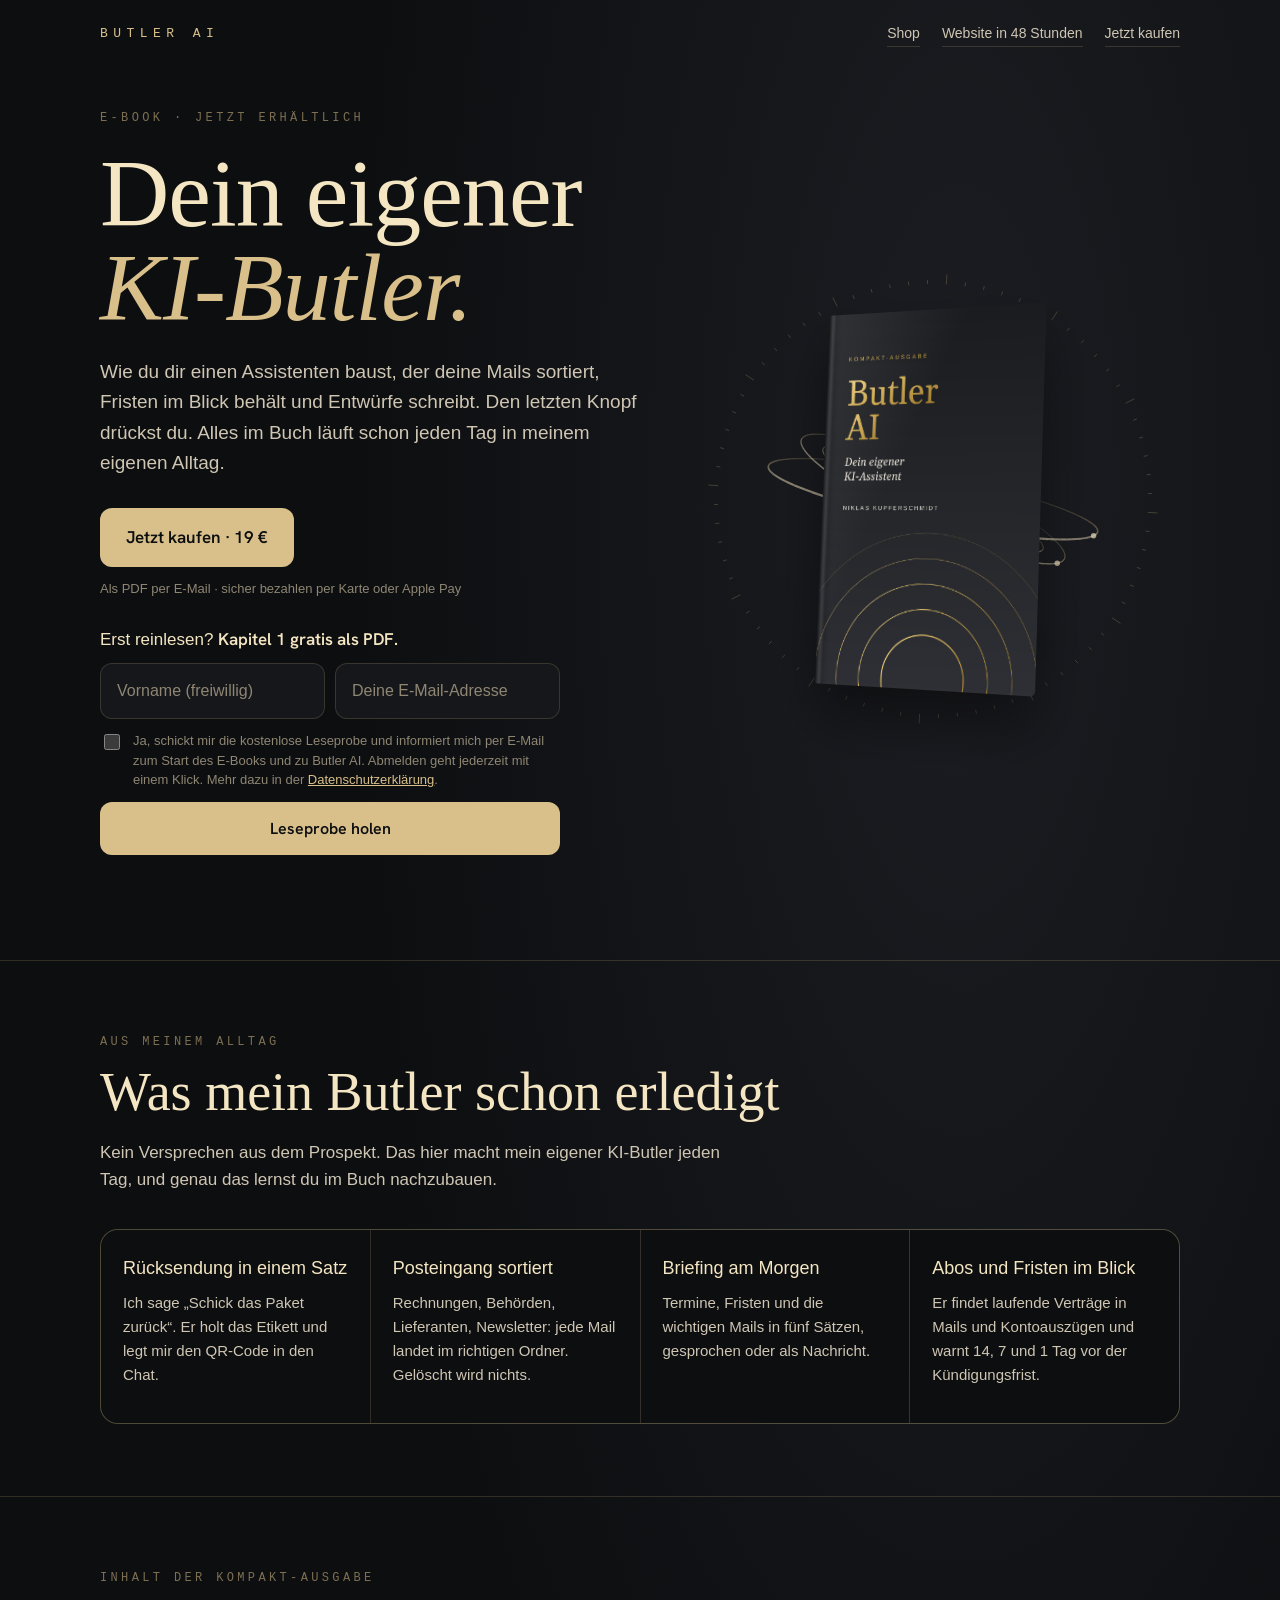
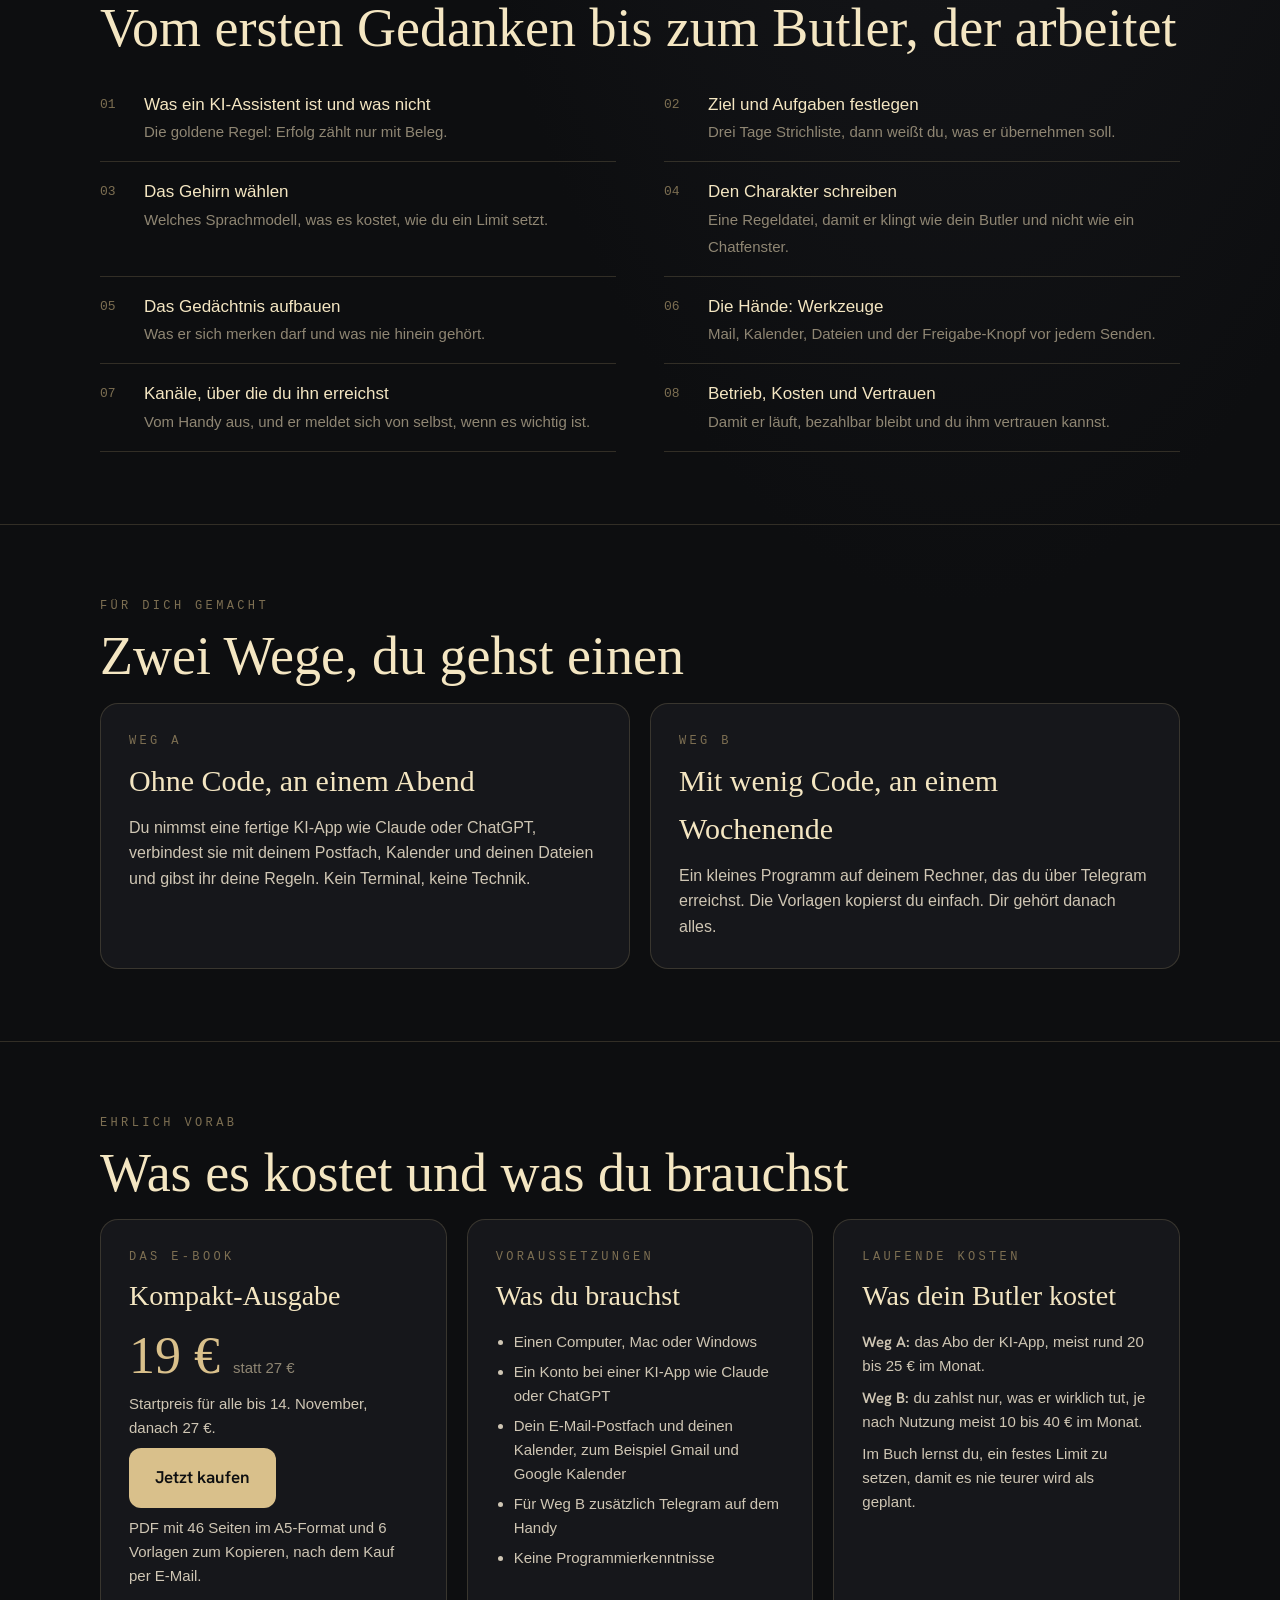
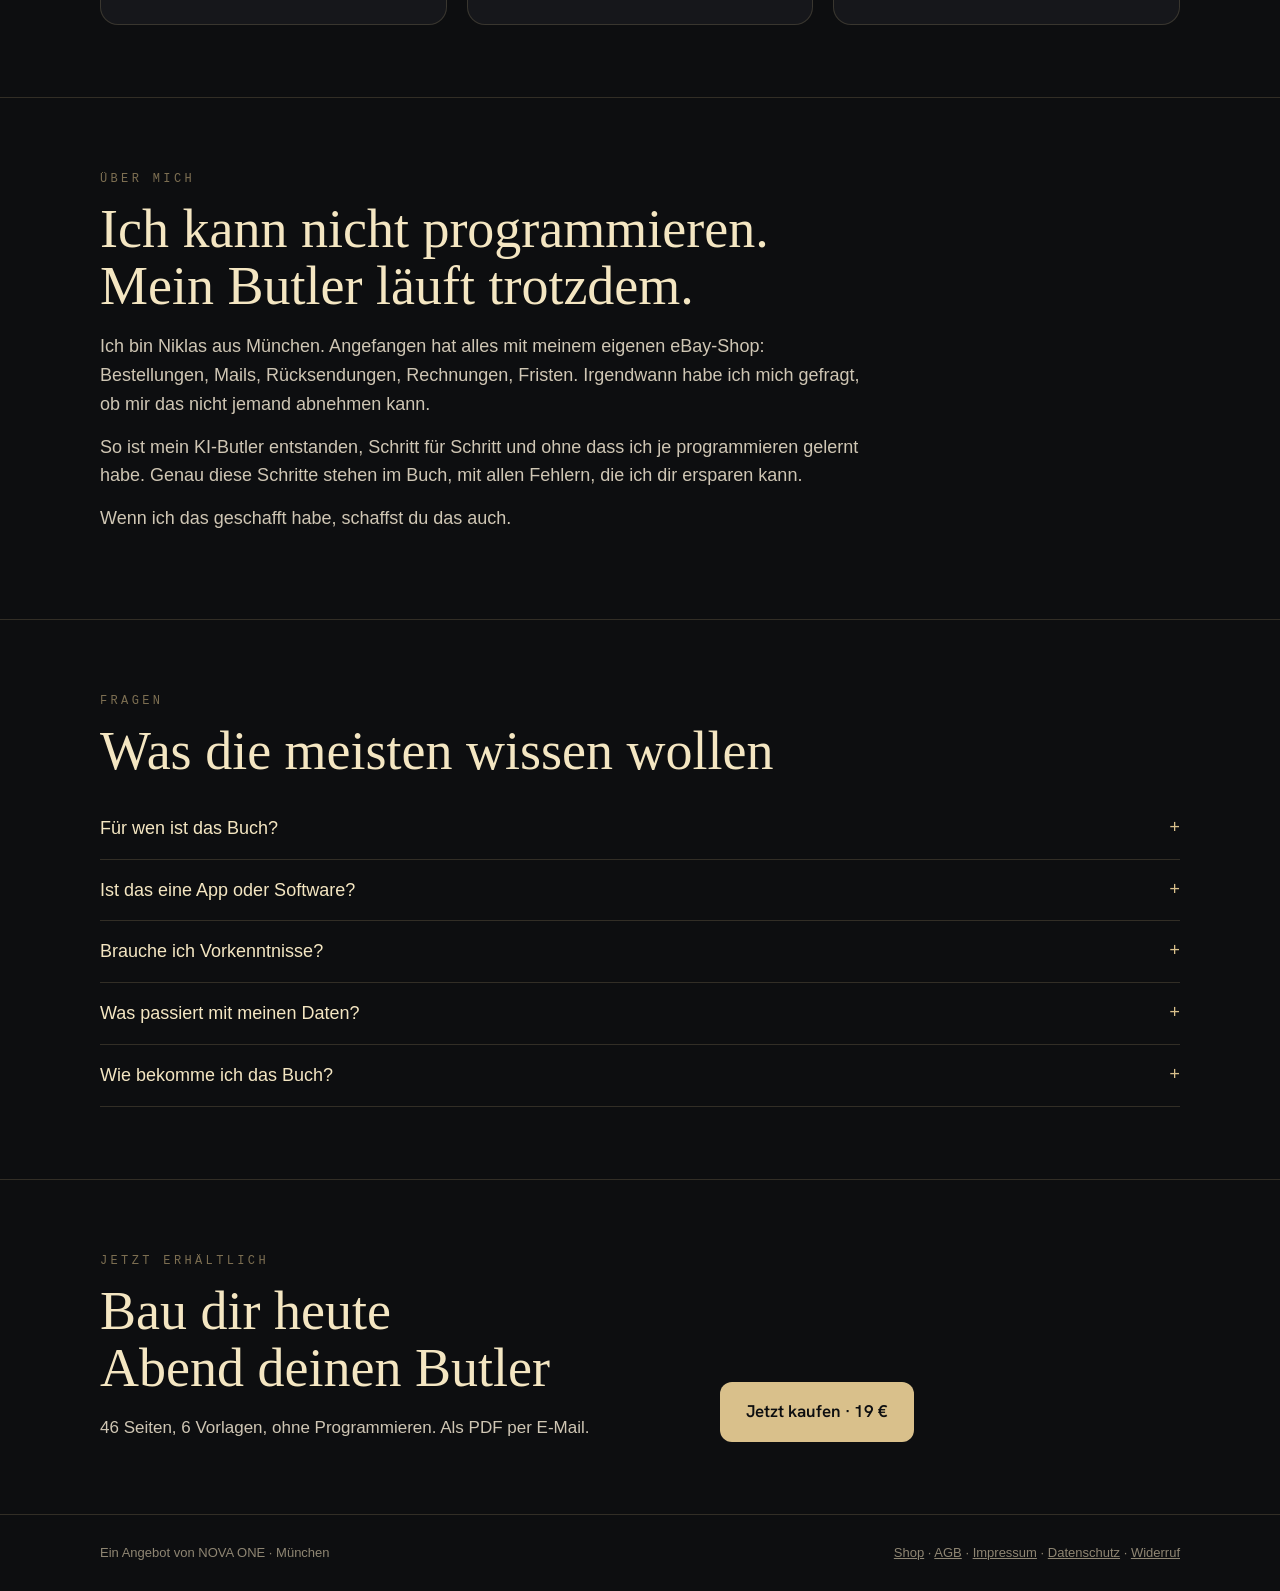
==== index.html @ f0a64ed4 "E-Book über Stripe: Startpreis 19 € bis 14.11., Danke-Seite, Rechtstexte auf Stripe umgestellt Co-Au" ====
<!doctype html>
<html lang="de">
<head>
<meta charset="utf-8">
<meta name="viewport" content="width=device-width,initial-scale=1,viewport-fit=cover">
<meta name="theme-color" content="#0d0e10">
<meta property="og:title" content="Dein eigener KI-Butler · E-Book">
<meta property="og:description" content="Start am 1. November 2026 um 0:00 Uhr. Jetzt auf die Warteliste.">
<link rel="icon" href="icon.png">
<title>Butler AI Warteliste</title>
<meta property="og:image" content="https://butlerai.de/cover.jpg">
<meta property="og:type" content="website">
<meta name="description" content="Dein eigener KI-Butler: das E-Book. Start am 1. November 2026 um 0:00 Uhr. Jetzt auf die Warteliste.">
<style>
@font-face{font-family:"Instrument Serif";font-style:normal;font-weight:400;font-display:swap;src:url(schriften/instrument-serif-latin-400-normal.woff2) format("woff2")}
@font-face{font-family:"Instrument Serif";font-style:italic;font-weight:400;font-display:swap;src:url(schriften/instrument-serif-latin-400-italic.woff2) format("woff2")}
@font-face{font-family:"Hanken Grotesk";font-style:normal;font-weight:300;font-display:swap;src:url(schriften/hanken-grotesk-latin-300-normal.woff2) format("woff2")}
@font-face{font-family:"Hanken Grotesk";font-style:normal;font-weight:400;font-display:swap;src:url(schriften/hanken-grotesk-latin-400-normal.woff2) format("woff2")}
@font-face{font-family:"Hanken Grotesk";font-style:normal;font-weight:500;font-display:swap;src:url(schriften/hanken-grotesk-latin-500-normal.woff2) format("woff2")}
@font-face{font-family:"Hanken Grotesk";font-style:normal;font-weight:600;font-display:swap;src:url(schriften/hanken-grotesk-latin-600-normal.woff2) format("woff2")}
@font-face{font-family:"JetBrains Mono";font-style:normal;font-weight:400;font-display:swap;src:url(schriften/jetbrains-mono-latin-400-normal.woff2) format("woff2")}
@font-face{font-family:"JetBrains Mono";font-style:normal;font-weight:500;font-display:swap;src:url(schriften/jetbrains-mono-latin-500-normal.woff2) format("woff2")}
/* Layout: dunkler Salon. Links die Zusage und die Liste, rechts die schwebenden Ringe; darunter Belege, Inhalt, zweiter Eintrag. */
:root {
  --grund: #0d0e10;
  --flaeche: #16171b;
  --linie: rgba(217, 192, 139, .18);
  --gold: #d9c08b;
  --hell: #f4e6c2;
  --text: #cfc6b4;
  --leise: #8f8673;
  --matt: #7d6f52;
  --fehler: #e8a598;
  --display: "Instrument Serif", "Iowan Old Style", Georgia, serif;
  --sans: "Hanken Grotesk", "Helvetica Neue", Arial, sans-serif;
  --mono: "JetBrains Mono", "SF Mono", Menlo, Consolas, monospace;
  color-scheme: dark;
}
* { box-sizing: border-box; }
html { background: var(--grund); }
body {
  margin: 0; background: radial-gradient(ellipse 80% 60% at 75% 10%, #1c1d22 0%, var(--grund) 60%) var(--grund);
  color: var(--text); font-family: var(--sans); font-size: 17px; line-height: 1.6; -webkit-font-smoothing: antialiased;
}
.rahmen { max-width: 1120px; margin: 0 auto; padding-left: max(20px, env(safe-area-inset-left, 0px)); padding-right: max(20px, env(safe-area-inset-right, 0px)); }
.etikett { font-family: var(--mono); font-size: 12px; letter-spacing: .28em; text-transform: uppercase; color: var(--matt); }
a { color: var(--gold); }
a:focus-visible, button:focus-visible, input:focus-visible { outline: 2px solid var(--gold); outline-offset: 3px; }

/* Kopf */
header .rahmen { display: flex; justify-content: space-between; align-items: center; padding-block: 22px; }
.marke { font-family: var(--mono); font-size: 13px; letter-spacing: .42em; color: var(--gold); text-decoration: none; }
.kopf-link { font-size: 14px; color: var(--text); text-decoration: none; border-bottom: 1px solid var(--linie); padding-bottom: 2px; }

/* Erster Blick */
.held .rahmen { display: grid; grid-template-columns: minmax(0, 1.05fr) minmax(0, .95fr); gap: 40px; align-items: center; padding-block: 40px 72px; }
.held h1 { font-family: var(--display); font-weight: 400; font-size: clamp(52px, 8vw, 96px); line-height: .98; letter-spacing: -.01em; color: var(--hell); margin: 18px 0 22px; text-wrap: balance; }
.held h1 em { color: var(--gold); }
.zusage { font-size: 19px; color: var(--text); max-width: 34em; margin: 0 0 30px; }
.ringe { width: 100%; aspect-ratio: 1; max-width: 520px; justify-self: center; }
.ringe canvas { width: 100%; height: 100%; display: block; }

/* Countdown */
.uhr { display: flex; gap: 10px; margin: 0 0 28px; font-family: var(--mono); font-variant-numeric: tabular-nums; }
.uhr div { background: var(--flaeche); border: 1px solid var(--linie); border-radius: 12px; padding: 10px 12px; min-width: 70px; text-align: center; }
.uhr b { display: block; font-size: 28px; font-weight: 500; color: var(--hell); line-height: 1.1; }
.uhr span { font-size: 10px; letter-spacing: .22em; color: var(--matt); }
.uhr-text { font-size: 14px; color: var(--leise); margin: -16px 0 26px; }

/* Formular */
form { display: grid; gap: 12px; max-width: 460px; }
.zeile { display: flex; gap: 10px; flex-wrap: wrap; }
input[type=email], input[type=text] {
  flex: 1 1 200px; min-width: 0; font: inherit; font-size: 16px; color: var(--hell); background: var(--flaeche);
  border: 1px solid var(--linie); border-radius: 12px; padding: 14px 16px;
}
input::placeholder { color: var(--leise); }
button {
  font: inherit; font-weight: 600; font-size: 16px; color: var(--grund); background: var(--gold); border: 0; border-radius: 12px;
  padding: 14px 22px; cursor: pointer; transition: background .2s;
}
button:hover { background: var(--hell); }
.nach { display: none !important; }
body.gestartet .vor { display: none !important; }
body.gestartet .nach { display: revert !important; }
body.gestartet a.kauf.nach { display: inline-flex !important; }
a.kauf { align-items: center; gap: 10px; font-weight: 600; font-size: 17px; color: var(--grund); background: var(--gold); border-radius: 12px; padding: 16px 26px; text-decoration: none; transition: background .2s; }
a.kauf:hover { background: var(--hell); }
.kauf-info { font-size: 13px; color: var(--leise); margin-top: 12px; }
.einwilligung { display: flex; gap: 10px; align-items: flex-start; font-size: 13px; color: var(--leise); line-height: 1.5; }
.einwilligung input { margin-top: 3px; accent-color: var(--gold); width: 16px; height: 16px; flex: none; }
.falle { position: absolute; left: -9999px; }
.meldung { font-size: 14px; min-height: 1.5em; margin: 0; }
.meldung.gut { color: var(--gold); }
.meldung.schlecht { color: var(--fehler); }

/* Abschnitte */
section.band { border-top: 1px solid var(--linie); }
section.band .rahmen { padding-block: 72px; }
h2 { font-family: var(--display); font-weight: 400; font-size: clamp(36px, 5vw, 54px); line-height: 1.05; color: var(--hell); margin: 12px 0 18px; text-wrap: balance; }
.einleitung { max-width: 38em; margin: 0 0 36px; }

/* Belege */
.belege { list-style: none; margin: 0; padding: 0; display: grid; grid-template-columns: repeat(auto-fit, minmax(240px, 1fr)); gap: 1px; background: var(--linie); border: 1px solid var(--linie); border-radius: 18px; overflow: hidden; }
.belege li { background: var(--grund); padding: 24px 22px; min-width: 0; }
.belege h3 { font-family: var(--sans); font-size: 18px; font-weight: 500; color: var(--hell); margin: 0 0 8px; }
.belege p { font-size: 15px; margin: 0 0 12px; }
.beleg { font-family: var(--mono); font-size: 12px; color: var(--gold); }

/* Inhalt */
.kapitel { list-style: none; counter-reset: k; margin: 0; padding: 0; display: grid; grid-template-columns: repeat(2, minmax(0, 1fr)); column-gap: 48px; }
.kapitel li { counter-increment: k; display: grid; grid-template-columns: 44px minmax(0, 1fr); padding: 16px 0; border-bottom: 1px solid var(--linie); }
.kapitel li::before { content: counter(k, decimal-leading-zero); font-family: var(--mono); font-size: 13px; color: var(--matt); padding-top: 4px; }
.kapitel b { display: block; color: var(--hell); font-weight: 500; }
.kapitel span { font-size: 15px; color: var(--leise); }

/* Zwei Wege */
.wege { display: grid; grid-template-columns: repeat(2, minmax(0, 1fr)); gap: 20px; }
.weg { background: var(--flaeche); border: 1px solid var(--linie); border-radius: 18px; padding: 28px; }
.weg h3 { font-family: var(--display); font-weight: 400; font-size: 30px; color: var(--hell); margin: 6px 0 10px; }
.weg p { margin: 0; font-size: 16px; }

/* Schluss */
.schluss .rahmen { display: grid; grid-template-columns: minmax(0, 1fr) minmax(0, 460px); gap: 40px; align-items: end; }
footer { border-top: 1px solid var(--linie); }
footer .rahmen { display: flex; justify-content: space-between; flex-wrap: wrap; gap: 12px; padding-block: 28px; font-size: 13px; color: var(--leise); }
footer a { color: var(--leise); }

/* 3D-Buch vor den Ringen */
.ringe { position: relative; }
.buch-buehne { position: absolute; inset: 0; display: grid; place-items: center; perspective: 1400px; pointer-events: none; }
.buch-buehne::after { content: ""; position: absolute; left: 30%; right: 26%; bottom: 17%; height: 7%; background: radial-gradient(closest-side, rgba(0,0,0,.55), rgba(0,0,0,0)); filter: blur(6px); }
.buch { --dicke: clamp(10px, 2.2vw, 22px); --ry: -24deg; --rx: 5deg; position: relative; z-index: 1; width: 48%; aspect-ratio: 800 / 1280; transform-style: preserve-3d;
  transform: rotateY(var(--ry)) rotateX(var(--rx)); transition: transform .7s cubic-bezier(.2,.7,.2,1); animation: schweben 7s ease-in-out infinite; }
.buch > * { position: absolute; backface-visibility: hidden; }
.buch .vorne { inset: 0; transform: translateZ(calc(var(--dicke) / 2)); border-radius: 2px 5px 5px 2px; overflow: hidden; box-shadow: 0 30px 60px rgba(0,0,0,.45); }
.buch .vorne img { display: block; width: 100%; height: 100%; }
.buch .vorne::after { content: ""; position: absolute; inset: 0; background: linear-gradient(90deg, rgba(0,0,0,.45) 0, rgba(255,255,255,.08) 1.6%, rgba(0,0,0,.12) 3.2%, rgba(0,0,0,0) 6%), linear-gradient(115deg, rgba(255,255,255,.10) 0%, rgba(255,255,255,0) 38%); }
.buch .seiten { top: 1.2%; bottom: 1.2%; right: 0; width: var(--dicke); transform-origin: right center; transform: translateZ(calc(var(--dicke) / 2)) rotateY(-90deg);
  background: repeating-linear-gradient(90deg, #efe6d2 0 1px, #cfc4ab 1px 2px); }
.buch .ruecken { top: 0; bottom: 0; left: 0; width: var(--dicke); transform-origin: left center; transform: translateZ(calc(var(--dicke) / 2)) rotateY(90deg); background: linear-gradient(90deg, #121316, #26272c 50%, #121316); }
.buch .hinten { inset: 0; transform: translateZ(calc(var(--dicke) / -2)) rotateY(180deg); background: #1b1c1f; border-radius: 5px 2px 2px 5px; }
@keyframes schweben { 0%, 100% { translate: 0 0; } 50% { translate: 0 -10px; } }
@media (prefers-reduced-motion: reduce) { .buch { animation: none; transition: none; } }

@media (max-width: 860px) {
  .held .rahmen, .schluss .rahmen { grid-template-columns: 1fr; }
  .ringe { max-width: 320px; order: -1; margin-bottom: -10px; }
  .kapitel, .wege { grid-template-columns: 1fr; }
  section.band .rahmen { padding-block: 56px; }
}
@media (max-width: 420px) { .uhr div { min-width: 0; flex: 1; padding: 8px 6px; } .uhr b { font-size: 22px; } }
@media (prefers-reduced-motion: reduce) { * { transition: none !important; } }

/* Preis, Voraussetzungen, Über mich, Fragen */
.fakten { display: grid; grid-template-columns: repeat(3, minmax(0, 1fr)); gap: 20px; }
.fakt { background: var(--flaeche); border: 1px solid var(--linie); border-radius: 18px; padding: 28px; min-width: 0; }
.fakt h3 { font-family: var(--display); font-weight: 400; font-size: 28px; color: var(--hell); margin: 6px 0 12px; }
.fakt ul { margin: 0; padding-left: 18px; font-size: 15px; }
.fakt li { margin-bottom: 6px; }
.fakt p { margin: 0 0 8px; font-size: 15px; }
.preis { font-family: var(--display); font-size: 52px; line-height: 1; color: var(--gold); margin: 4px 0 10px; }
.preis small { font-family: var(--sans); font-size: 15px; color: var(--leise); }
.ueber { display: grid; grid-template-columns: minmax(0, 1fr); max-width: 760px; }
.ueber p { font-size: 18px; margin: 0 0 14px; }
.fragen details { border-bottom: 1px solid var(--linie); padding: 16px 0; }
.fragen summary { cursor: pointer; color: var(--hell); font-size: 18px; list-style: none; display: flex; justify-content: space-between; gap: 16px; }
.fragen summary::-webkit-details-marker { display: none; }
.fragen summary::after { content: "+"; font-family: var(--mono); color: var(--gold); }
.fragen details[open] summary::after { content: "–"; }
.fragen p { margin: 10px 0 0; font-size: 16px; max-width: 760px; }
@media (max-width: 860px) { .fakten { grid-template-columns: 1fr; } }
</style>
</head>
<body>

<header>
  <div class="rahmen">
    <a class="marke" href="#">BUTLER AI</a>
    <span style="display:flex;gap:22px;align-items:center;flex-wrap:wrap"><a class="kopf-link" href="shop.html">Shop</a><a class="kopf-link" href="website.html">Website in 48 Stunden</a>
    <a class="kopf-link vor" href="#liste">Kostenlose Leseprobe</a>
    <a class="kopf-link nach" href="shop.html#ebook">Jetzt kaufen</a></span>
  </div>
</header>

<main>
  <section class="held">
    <div class="rahmen">
      <div>
        <div class="etikett vor">E-Book · Start am 1. November 2026 um 0:00 Uhr</div>
        <div class="etikett nach">E-Book · Jetzt erhältlich</div>
        <h1>Dein eigener <em>KI-Butler.</em></h1>
        <p class="zusage">Wie du dir einen Assistenten baust, der deine Mails sortiert, Fristen im Blick behält und Entwürfe schreibt. Den letzten Knopf drückst du. Alles im Buch läuft schon jeden Tag in meinem eigenen Alltag.</p>
        <div class="nach" style="margin-top:28px"><a class="kauf nach" href="shop.html#ebook">Jetzt kaufen · 19 €</a>
          <p class="kauf-info">Als PDF per E-Mail · sicher bezahlen per Karte oder Apple Pay</p></div>
        <div class="uhr vor" id="uhr" aria-live="polite">
          <div><b id="u-t">–</b><span>TAGE</span></div>
          <div><b id="u-s">–</b><span>STD</span></div>
          <div><b id="u-m">–</b><span>MIN</span></div>
          <div><b id="u-x">–</b><span>SEK</span></div>
        </div>
        <p class="uhr-text vor" id="uhr-text">Bis zum Start in der Nacht vom 31. Oktober auf den 1. November.</p>
        <p class="vor" style="margin:22px 0 10px;color:var(--hell)"><b>Kostenlose Leseprobe:</b> Kapitel 1 als PDF, sofort nach dem Bestätigen deiner E-Mail. Und zum Start am 1. November bekommst du das ganze Buch für <b>19 € statt 27 €</b>.</p>
        <p class="nach" style="margin:26px 0 10px;color:var(--hell)">Erst reinlesen? <b>Kapitel 1 gratis als PDF.</b></p>
        <form id="liste" class="liste-form" novalidate>
          <div class="zeile">
            <input id="f-name" name="VORNAME" type="text" placeholder="Vorname (freiwillig)" autocomplete="given-name">
            <input id="f-mail" name="EMAIL" type="email" placeholder="Deine E-Mail-Adresse" autocomplete="email" required>
          </div>
          <label class="einwilligung"><input id="f-ok" type="checkbox" required> <span>Ja, schickt mir die kostenlose Leseprobe und informiert mich per E-Mail zum Start des E-Books und zu Butler AI. Abmelden geht jederzeit mit einem Klick. Mehr dazu in der <a href="datenschutz.html">Datenschutzerklärung</a>.</span></label>
          <input class="falle" id="f-falle" name="email_address_check" tabindex="-1" autocomplete="off" aria-hidden="true">
          <button id="f-los" type="submit">Leseprobe holen</button>
          <p class="meldung" id="f-meldung" role="status"></p>
        </form>
      </div>
      <div class="ringe">
        <canvas id="ringe" aria-hidden="true"></canvas>
        <div class="buch-buehne">
          <div class="buch" id="buch">
            <div class="hinten"></div>
            <div class="ruecken"></div>
            <div class="seiten"></div>
            <div class="vorne"><img src="cover.jpg" width="800" height="1280" alt="Buchcover: Butler AI, Dein eigener KI-Assistent, Kompakt-Ausgabe, von Niklas Kupferschmidt"></div>
          </div>
        </div>
      </div>
    </div>
  </section>

  <section class="band">
    <div class="rahmen">
      <div class="etikett">Aus meinem Alltag</div>
      <h2>Was mein Butler schon erledigt</h2>
      <p class="einleitung">Kein Versprechen aus dem Prospekt. Das hier macht mein eigener KI-Butler jeden Tag, und genau das lernst du im Buch nachzubauen.</p>
      <ul class="belege">
        <li><h3>Rücksendung in einem Satz</h3><p>Ich sage „Schick das Paket zurück“. Er holt das Etikett und legt mir den QR-Code in den Chat.</p></li>
        <li><h3>Posteingang sortiert</h3><p>Rechnungen, Behörden, Lieferanten, Newsletter: jede Mail landet im richtigen Ordner. Gelöscht wird nichts.</p></li>
        <li><h3>Briefing am Morgen</h3><p>Termine, Fristen und die wichtigen Mails in fünf Sätzen, gesprochen oder als Nachricht.</p></li>
        <li><h3>Abos und Fristen im Blick</h3><p>Er findet laufende Verträge in Mails und Kontoauszügen und warnt 14, 7 und 1 Tag vor der Kündigungsfrist.</p></li>
      </ul>
    </div>
  </section>

  <section class="band">
    <div class="rahmen">
      <div class="etikett">Inhalt der Kompakt-Ausgabe</div>
      <h2>Vom ersten Gedanken bis zum Butler, der arbeitet</h2>
      <ol class="kapitel">
        <li><div><b>Was ein KI-Assistent ist und was nicht</b><span>Die goldene Regel: Erfolg zählt nur mit Beleg.</span></div></li>
        <li><div><b>Ziel und Aufgaben festlegen</b><span>Drei Tage Strichliste, dann weißt du, was er übernehmen soll.</span></div></li>
        <li><div><b>Das Gehirn wählen</b><span>Welches Sprachmodell, was es kostet, wie du ein Limit setzt.</span></div></li>
        <li><div><b>Den Charakter schreiben</b><span>Eine Regeldatei, damit er klingt wie dein Butler und nicht wie ein Chatfenster.</span></div></li>
        <li><div><b>Das Gedächtnis aufbauen</b><span>Was er sich merken darf und was nie hinein gehört.</span></div></li>
        <li><div><b>Die Hände: Werkzeuge</b><span>Mail, Kalender, Dateien und der Freigabe-Knopf vor jedem Senden.</span></div></li>
        <li><div><b>Kanäle, über die du ihn erreichst</b><span>Vom Handy aus, und er meldet sich von selbst, wenn es wichtig ist.</span></div></li>
        <li><div><b>Betrieb, Kosten und Vertrauen</b><span>Damit er läuft, bezahlbar bleibt und du ihm vertrauen kannst.</span></div></li>
      </ol>
    </div>
  </section>

  <section class="band">
    <div class="rahmen">
      <div class="etikett">Für dich gemacht</div>
      <h2>Zwei Wege, du gehst einen</h2>
      <div class="wege">
        <div class="weg"><div class="etikett">Weg A</div><h3>Ohne Code, an einem Abend</h3><p>Du nimmst eine fertige KI-App wie Claude oder ChatGPT, verbindest sie mit deinem Postfach, Kalender und deinen Dateien und gibst ihr deine Regeln. Kein Terminal, keine Technik.</p></div>
        <div class="weg"><div class="etikett">Weg B</div><h3>Mit wenig Code, an einem Wochenende</h3><p>Ein kleines Programm auf deinem Rechner, das du über Telegram erreichst. Die Vorlagen kopierst du einfach. Dir gehört danach alles.</p></div>
      </div>
    </div>
  </section>

  <section class="band">
    <div class="rahmen">
      <div class="etikett">Ehrlich vorab</div>
      <h2>Was es kostet und was du brauchst</h2>
      <div class="fakten">
        <div class="fakt"><div class="etikett">Das E-Book</div><h3>Kompakt-Ausgabe</h3>
          <div class="preis">19 € <small>statt 27 €</small></div>
          <p>Startpreis für alle bis 14. November, danach 27 €.</p>
          <p class="nach"><a class="kauf nach" href="shop.html#ebook">Jetzt kaufen</a></p>
          <p>PDF mit 46 Seiten im A5-Format und 6 Vorlagen zum Kopieren, nach dem Kauf per E-Mail.</p></div>
        <div class="fakt"><div class="etikett">Voraussetzungen</div><h3>Was du brauchst</h3>
          <ul>
            <li>Einen Computer, Mac oder Windows</li>
            <li>Ein Konto bei einer KI-App wie Claude oder ChatGPT</li>
            <li>Dein E-Mail-Postfach und deinen Kalender, zum Beispiel Gmail und Google Kalender</li>
            <li>Für Weg B zusätzlich Telegram auf dem Handy</li>
            <li>Keine Programmierkenntnisse</li>
          </ul></div>
        <div class="fakt"><div class="etikett">Laufende Kosten</div><h3>Was dein Butler kostet</h3>
          <p><b>Weg A:</b> das Abo der KI-App, meist rund 20 bis 25 € im Monat.</p>
          <p><b>Weg B:</b> du zahlst nur, was er wirklich tut, je nach Nutzung meist 10 bis 40 € im Monat.</p>
          <p>Im Buch lernst du, ein festes Limit zu setzen, damit es nie teurer wird als geplant.</p></div>
      </div>
    </div>
  </section>

  <section class="band">
    <div class="rahmen">
      <div class="etikett">Über mich</div>
      <h2>Ich kann nicht programmieren. Mein Butler läuft trotzdem.</h2>
      <div class="ueber">
        <p>Ich bin Niklas aus München. Angefangen hat alles mit meinem eigenen eBay-Shop: Bestellungen, Mails, Rücksendungen, Rechnungen, Fristen. Irgendwann habe ich mich gefragt, ob mir das nicht jemand abnehmen kann.</p>
        <p>So ist mein KI-Butler entstanden, Schritt für Schritt und ohne dass ich je programmieren gelernt habe. Genau diese Schritte stehen im Buch, mit allen Fehlern, die ich dir ersparen kann.</p>
        <p>Wenn ich das geschafft habe, schaffst du das auch.</p>
      </div>
    </div>
  </section>

  <section class="band">
    <div class="rahmen">
      <div class="etikett">Fragen</div>
      <h2>Was die meisten wissen wollen</h2>
      <div class="fragen">
        <details><summary>Für wen ist das Buch?</summary><p>Für private Leute, Selbstständige und kleine Firmen, die sich im Alltag Arbeit abnehmen lassen wollen: Mails, Termine, Fristen, Erinnerungen. Nicht das Richtige ist es, wenn du eine fertige Software suchst, die du nur einschaltest.</p></details>
        <details><summary>Ist das eine App oder Software?</summary><p>Nein. Es ist ein E-Book mit Anleitung und Vorlagen. Deinen Butler baust du dir selbst, mit deinen Regeln, deiner Stimme und deinem Namen für ihn.</p></details>
        <details><summary>Brauche ich Vorkenntnisse?</summary><p>Nein. Weg A kommt ganz ohne Code aus. Bei Weg B kopierst du fertige Vorlagen und folgst den Schritten, programmieren musst du nicht.</p></details>
        <details><summary>Was passiert mit meinen Daten?</summary><p>Du verbindest deine eigenen Konten, ich sehe davon nichts. Bei Weg B läuft das Programm auf deinem eigenen Rechner. Im Buch steht auch, was nie in das Gedächtnis deines Butlers gehört.</p></details>
        <details><summary>Wie bekomme ich das Buch?</summary><p>Nach dem Kauf als PDF per E-Mail, spätestens innerhalb von 24 Stunden. Wer auf der Warteliste steht, bekommt am 1. November um Mitternacht als Erstes den Link.</p></details>
      </div>
    </div>
  </section>

  <section class="band schluss">
    <div class="rahmen">
      <div>
        <div class="vor"><div class="etikett">Start am 1. November, 0:00 Uhr</div>
        <h2>Sei dabei, wenn es losgeht</h2>
        <p class="einleitung" style="margin-bottom:0">Hol dir jetzt Kapitel 1 gratis. Wer sich einträgt, bekommt um Mitternacht als Erstes den Link. Zum Start kostet das E-Book 19 € statt 27 €, bis 14. November.</p></div>
        <div class="nach"><div class="etikett">Jetzt erhältlich</div>
        <h2>Bau dir heute Abend deinen Butler</h2>
        <p class="einleitung" style="margin-bottom:0">46 Seiten, 6 Vorlagen, ohne Programmieren. Als PDF per E-Mail.</p></div>
      </div>
      <div class="nach"><a class="kauf nach" href="shop.html#ebook">Jetzt kaufen · 19 €</a></div>
      <form id="liste2" class="liste-form vor" novalidate>
        <div class="zeile">
          <input id="f2-mail" name="EMAIL" type="email" placeholder="Deine E-Mail-Adresse" autocomplete="email" required>
          <button id="f2-los" type="submit">Leseprobe holen</button>
        </div>
        <label class="einwilligung"><input id="f2-ok" type="checkbox" required> <span>Ja, schickt mir die Leseprobe und informiert mich zum Start. Abmelden jederzeit. <a href="datenschutz.html">Datenschutz</a></span></label>
        <input class="falle" id="f2-falle" name="email_address_check" tabindex="-1" autocomplete="off" aria-hidden="true">
        <p class="meldung" id="f2-meldung" role="status"></p>
      </form>
    </div>
  </section>
</main>

<footer>
  <div class="rahmen">
    <span>Ein Angebot von NOVA ONE · München</span>
    <span><a href="shop.html">Shop</a> · <a href="agb.html">AGB</a> · <a href="impressum.html">Impressum</a> · <a href="datenschutz.html">Datenschutz</a> · <a href="widerruf.html">Widerruf</a></span>
  </div>
</footer>

<script>
// ---- Einstellungen: hier die Formular-Adresse aus Brevo eintragen (Formular > Einbetten > "action" des Formulars)
const BREVO_FORMULAR = "https://4b991456.sibforms.com/serve/[base64]";
const DOPPEL_OPT_IN = true;    // auf true, sobald in Brevo die Double-Opt-in-Mail aktiv ist
const START = Date.UTC(2026, 9, 31, 23, 0, 0);    // 1. November 2026, 0:00 Uhr in Deutschland (Winterzeit, UTC+1)

// ---- Countdown
function zwei(n) { return String(n).padStart(2, "0"); }
function uhr() {
  let rest = Math.max(0, START - Date.now());
  const t = Math.floor(rest / 864e5); rest -= t * 864e5;
  const s = Math.floor(rest / 36e5); rest -= s * 36e5;
  const m = Math.floor(rest / 6e4); rest -= m * 6e4;
  const x = Math.floor(rest / 1e3);
  document.getElementById("u-t").textContent = t;
  document.getElementById("u-s").textContent = zwei(s);
  document.getElementById("u-m").textContent = zwei(m);
  document.getElementById("u-x").textContent = zwei(x);
  if (START - Date.now() <= 0 || /vorschau=start/.test(location.search)) document.body.classList.add("gestartet");   // ab Mitternacht: Kaufen statt Warteliste
}
uhr(); setInterval(uhr, 1000);

// ---- Warteliste (Brevo, Double-Opt-In)
function anmelden(form, mail, ok, falle, meldung, name) {
  form.addEventListener("submit", async (e) => {
    e.preventDefault();
    const m = document.getElementById(meldung); m.className = "meldung";
    const adresse = document.getElementById(mail).value.trim();
    if (!/^[^\s@]+@[^\s@]+\.[^\s@]{2,}$/.test(adresse)) { m.textContent = "Bitte gib eine gültige E-Mail-Adresse ein."; m.classList.add("schlecht"); return; }
    if (!document.getElementById(ok).checked) { m.textContent = "Bitte setz das Häkchen, damit wir dir schreiben dürfen."; m.classList.add("schlecht"); return; }
    if (document.getElementById(falle).value) return;
    if (!BREVO_FORMULAR) { m.textContent = "Die Warteliste öffnet in Kürze. Schau bald wieder vorbei."; m.classList.add("gut"); return; }
    const daten = new FormData();
    daten.append("EMAIL", adresse);
    if (name) daten.append("VORNAME", document.getElementById(name).value.trim());
    daten.append("OPT_IN", "1"); daten.append("locale", "de"); daten.append("email_address_check", "");
    try {
      await fetch(BREVO_FORMULAR, { method: "POST", body: daten, mode: "no-cors" });
      m.textContent = DOPPEL_OPT_IN ? "Fast geschafft: Bestätige deine Adresse über den Link in der Mail, die gerade unterwegs ist. Danach lädst du die Leseprobe sofort herunter." : "Du stehst auf der Warteliste. Am 1. November um 0 Uhr bekommst du als Erste:r Bescheid."; m.classList.add("gut");
      form.reset();
    } catch (err) {
      m.textContent = "Das hat gerade nicht geklappt. Prüf deine Verbindung und versuch es noch einmal."; m.classList.add("schlecht");
    }
  });
}
anmelden(document.getElementById("liste"), "f-mail", "f-ok", "f-falle", "f-meldung", "f-name");
anmelden(document.getElementById("liste2"), "f2-mail", "f2-ok", "f2-falle", "f2-meldung", null);

// ---- 3D-Buch folgt leicht der Maus (am Handy dem Scrollen)
(function () {
  const buch = document.getElementById("buch"); if (!buch) return;
  if (matchMedia("(prefers-reduced-motion: reduce)").matches) return;
  const setz = (x, y) => { buch.style.setProperty("--ry", (-24 + x * 14).toFixed(2) + "deg"); buch.style.setProperty("--rx", (5 - y * 8).toFixed(2) + "deg"); };
  if (matchMedia("(hover: hover)").matches) {
    addEventListener("pointermove", (e) => setz(e.clientX / innerWidth - .5, e.clientY / innerHeight - .5), { passive: true });
  } else {
    addEventListener("scroll", () => setz(Math.min(1, scrollY / 600) * .8, 0), { passive: true });
  }
})();

// ---- Schwebende Ringe
(function () {
  const cv = document.getElementById("ringe"), cx = cv.getContext("2d");
  const ruhig = matchMedia("(prefers-reduced-motion: reduce)").matches;
  const R = [[1.00, 1.25, 0.00, 0.00, 0.17, 1.6], [0.86, 0.35, 1.10, 0.13, 0.00, 1.2], [0.72, 1.45, 0.80, -0.09, 0.11, 1.0], [0.58, 0.70, 1.40, 0.16, -0.07, 0.9], [0.42, 1.10, 0.30, -0.21, 0.14, 0.8]];
  let W = 0, D = Math.min(devicePixelRatio || 1, 2), zeit = 0, letzt = performance.now();
  function groesse() { const b = cv.getBoundingClientRect(); W = b.width; cv.width = W * D; cv.height = W * D; cx.setTransform(D, 0, 0, D, 0, 0); }
  addEventListener("resize", groesse); groesse();
  function bild(j) {
    const dt = Math.max(0, Math.min(.05, (j - letzt) / 1000)); letzt = j; if (!ruhig) zeit += dt * .35;
    cx.clearRect(0, 0, W, W);
    const m = W / 2, r0 = W * .34, atem = 1 + Math.sin(j / 1000 * 1.3) * .015;
    const g = cx.createRadialGradient(m, m, 0, m, m, r0 * .5);
    g.addColorStop(0, "rgba(244,230,194,.55)"); g.addColorStop(.3, "rgba(217,192,139,.18)"); g.addColorStop(1, "rgba(217,192,139,0)");
    cx.fillStyle = g; cx.beginPath(); cx.arc(m, m, r0 * .5 * atem, 0, 7); cx.fill();
    R.forEach((q, n) => {
      const a = q[1] + zeit * q[3] * 6 + Math.sin(zeit * .7 + n) * .15, b = q[2] + zeit * q[4] * 6 + Math.cos(zeit * .5 + n) * .15;
      const ca = Math.cos(a), sa = Math.sin(a), cb = Math.cos(b), sb = Math.sin(b), rr = r0 * q[0], P = 110, p = [];
      for (let i = 0; i <= P; i++) { const t = i / P * Math.PI * 2, x = Math.cos(t) * rr, y = Math.sin(t) * rr; p.push([m + x * cb + y * sa * sb, m + y * ca, (-x * sb + y * sa * cb) / rr]); }
      for (let i = 0; i < P; i++) { const d = (p[i][2] + 1) / 2; cx.strokeStyle = `rgba(${d > .5 ? "244,230,194" : "217,192,139"},${(.12 + d * .7) * .8})`; cx.lineWidth = q[5] * (.6 + d * .9); cx.beginPath(); cx.moveTo(p[i][0], p[i][1]); cx.lineTo(p[i + 1][0], p[i + 1][1]); cx.stroke(); }
      const k = p[((Math.floor(((zeit * (1.5 + n * .4)) % (Math.PI * 2)) / (Math.PI * 2) * P) % P) + P) % P], kd = (k[2] + 1) / 2;
      cx.fillStyle = `rgba(244,230,194,${.25 + kd * .7})`; cx.beginPath(); cx.arc(k[0], k[1], 1.5 + kd * 2, 0, 7); cx.fill();
    });
    cx.strokeStyle = "rgba(125,111,82,.45)"; cx.lineWidth = 1;
    for (let i = 0; i < 72; i++) { const w = i / 72 * Math.PI * 2 + zeit * .08, ra = r0 * 1.28, l = i % 6 ? 4 : 10; cx.beginPath(); cx.moveTo(m + Math.cos(w) * ra, m + Math.sin(w) * ra); cx.lineTo(m + Math.cos(w) * (ra + l), m + Math.sin(w) * (ra + l)); cx.stroke(); }
    requestAnimationFrame(bild);
  }
  requestAnimationFrame(bild);
})();
</script>

</body>
</html>
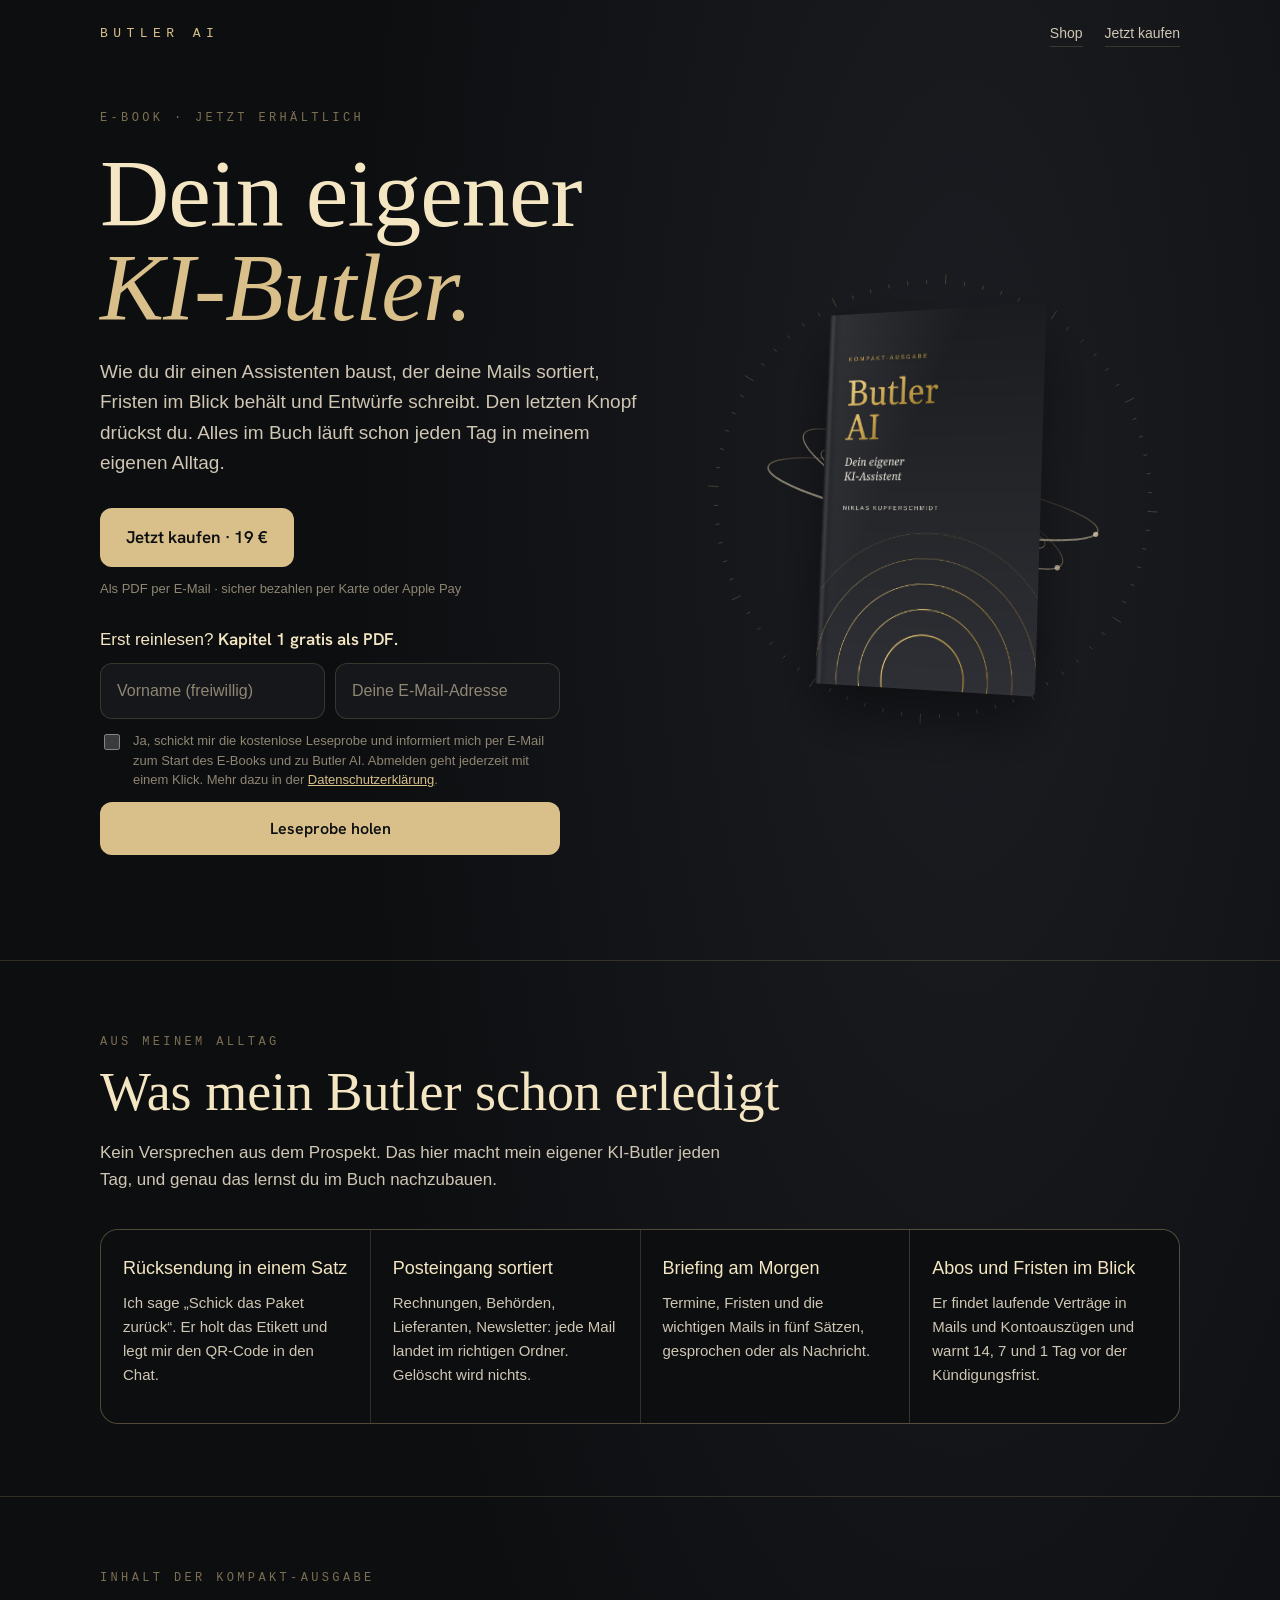
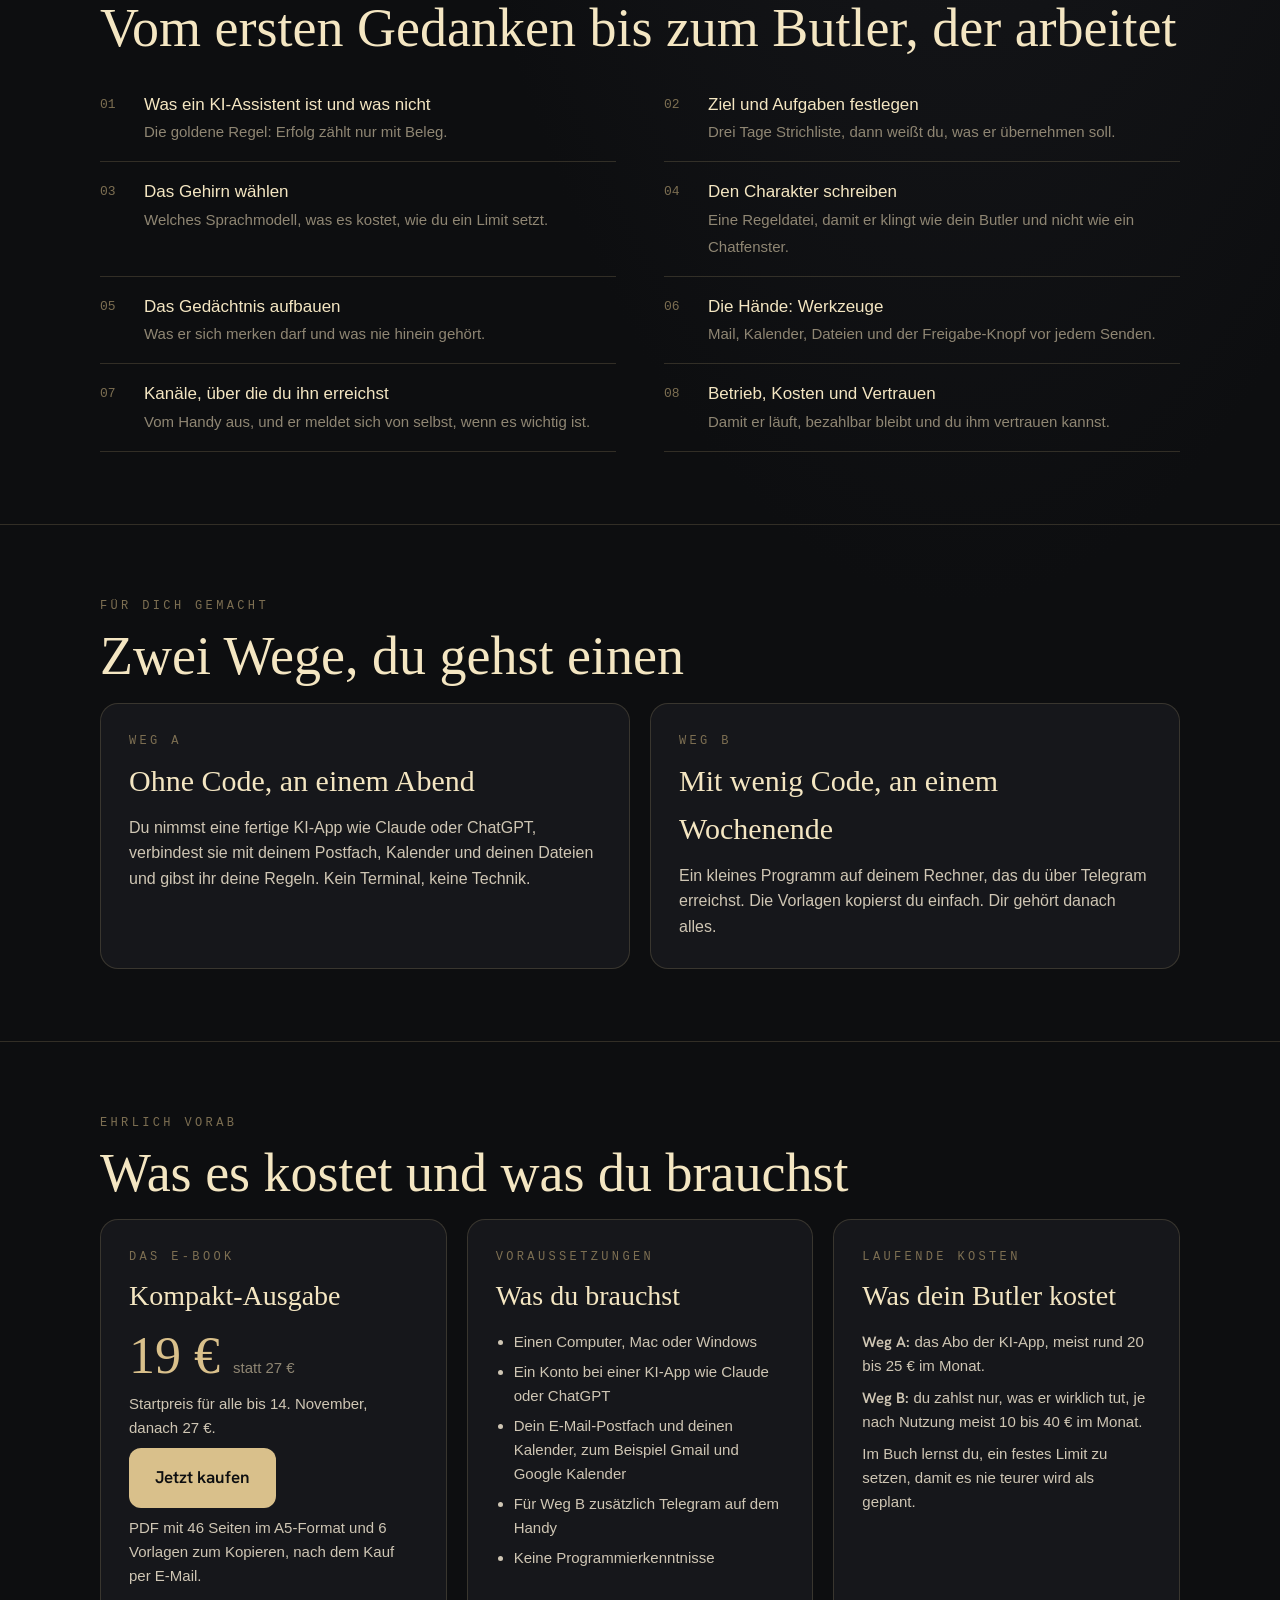
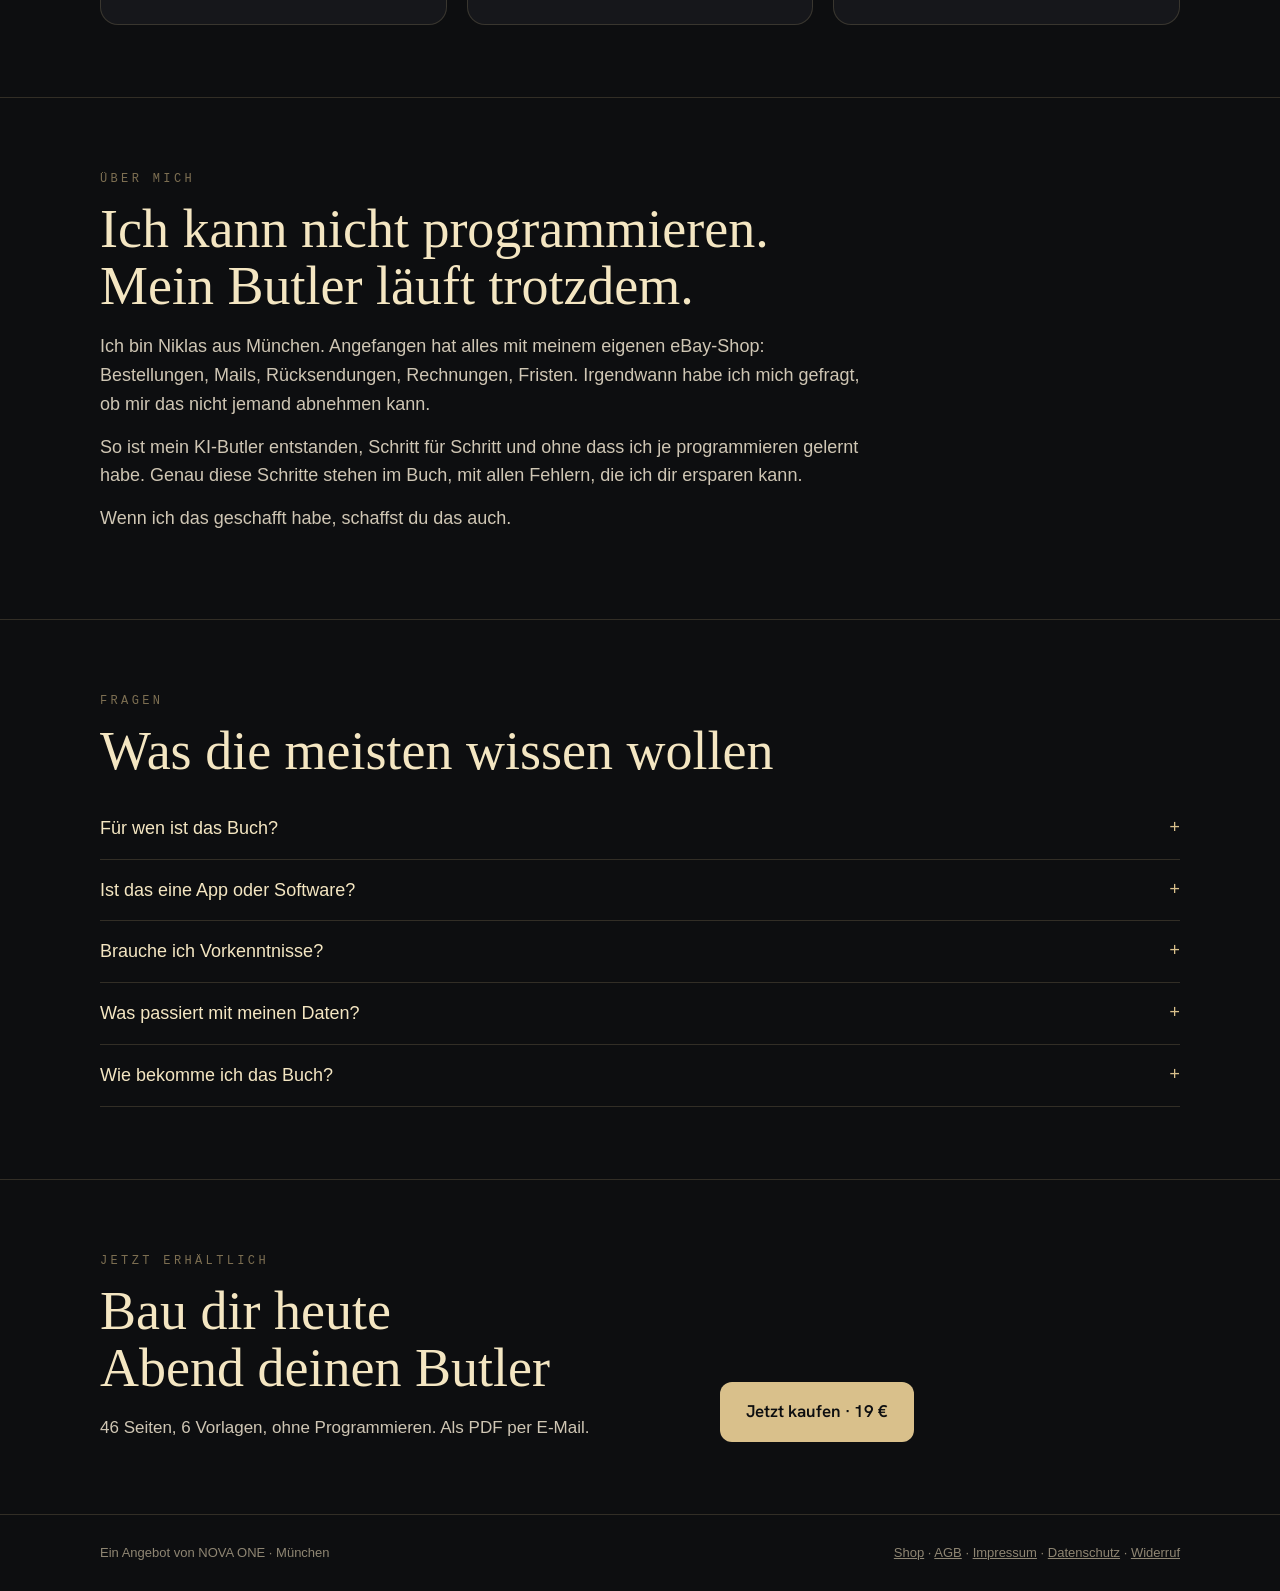
==== commit e45e28b7: "E-Book ab sofort kaufbar (Startpreis 19 €), NOVA ONE aus dem Shop genommen Co-Authored-By: Claude Op" ====
--- a/index.html
+++ b/index.html
@@ -5,12 +5,12 @@
 <meta name="viewport" content="width=device-width,initial-scale=1,viewport-fit=cover">
 <meta name="theme-color" content="#0d0e10">
 <meta property="og:title" content="Dein eigener KI-Butler · E-Book">
-<meta property="og:description" content="Start am 1. November 2026 um 0:00 Uhr. Jetzt auf die Warteliste.">
+<meta property="og:description" content="Dein eigener KI-Butler, Schritt für Schritt ohne Programmieren. Jetzt erhältlich, Startpreis 19 € statt 27 € bis 14. November.">
 <link rel="icon" href="icon.png">
 <title>Butler AI Warteliste</title>
 <meta property="og:image" content="https://butlerai.de/cover.jpg">
 <meta property="og:type" content="website">
-<meta name="description" content="Dein eigener KI-Butler: das E-Book. Start am 1. November 2026 um 0:00 Uhr. Jetzt auf die Warteliste.">
+<meta name="description" content="Dein eigener KI-Butler: das E-Book. Jetzt erhältlich, Startpreis 19 € statt 27 € bis 14. November.">
 <style>
 @font-face{font-family:"Instrument Serif";font-style:normal;font-weight:400;font-display:swap;src:url(schriften/instrument-serif-latin-400-normal.woff2) format("woff2")}
 @font-face{font-family:"Instrument Serif";font-style:italic;font-weight:400;font-display:swap;src:url(schriften/instrument-serif-latin-400-italic.woff2) format("woff2")}
@@ -177,7 +177,7 @@
 <header>
   <div class="rahmen">
     <a class="marke" href="#">BUTLER AI</a>
-    <span style="display:flex;gap:22px;align-items:center;flex-wrap:wrap"><a class="kopf-link" href="shop.html">Shop</a><a class="kopf-link" href="website.html">Website in 48 Stunden</a>
+    <span style="display:flex;gap:22px;align-items:center;flex-wrap:wrap"><a class="kopf-link" href="shop.html">Shop</a>
     <a class="kopf-link vor" href="#liste">Kostenlose Leseprobe</a>
     <a class="kopf-link nach" href="shop.html#ebook">Jetzt kaufen</a></span>
   </div>
@@ -316,7 +316,7 @@
         <details><summary>Ist das eine App oder Software?</summary><p>Nein. Es ist ein E-Book mit Anleitung und Vorlagen. Deinen Butler baust du dir selbst, mit deinen Regeln, deiner Stimme und deinem Namen für ihn.</p></details>
         <details><summary>Brauche ich Vorkenntnisse?</summary><p>Nein. Weg A kommt ganz ohne Code aus. Bei Weg B kopierst du fertige Vorlagen und folgst den Schritten, programmieren musst du nicht.</p></details>
         <details><summary>Was passiert mit meinen Daten?</summary><p>Du verbindest deine eigenen Konten, ich sehe davon nichts. Bei Weg B läuft das Programm auf deinem eigenen Rechner. Im Buch steht auch, was nie in das Gedächtnis deines Butlers gehört.</p></details>
-        <details><summary>Wie bekomme ich das Buch?</summary><p>Nach dem Kauf als PDF per E-Mail, spätestens innerhalb von 24 Stunden. Wer auf der Warteliste steht, bekommt am 1. November um Mitternacht als Erstes den Link.</p></details>
+        <details><summary>Wie bekomme ich das Buch?</summary><p>Nach dem Kauf als PDF per E-Mail, spätestens innerhalb von 24 Stunden.</p></details>
       </div>
     </div>
   </section>
@@ -356,7 +356,7 @@
 // ---- Einstellungen: hier die Formular-Adresse aus Brevo eintragen (Formular > Einbetten > "action" des Formulars)
 const BREVO_FORMULAR = "https://4b991456.sibforms.com/serve/[base64]";
 const DOPPEL_OPT_IN = true;    // auf true, sobald in Brevo die Double-Opt-in-Mail aktiv ist
-const START = Date.UTC(2026, 9, 31, 23, 0, 0);    // 1. November 2026, 0:00 Uhr in Deutschland (Winterzeit, UTC+1)
+const START = Date.UTC(2026, 9, 27, 23, 0, 0);    // Verkauf läuft seit 28.10.2026
 
 // ---- Countdown
 function zwei(n) { return String(n).padStart(2, "0"); }
@@ -390,7 +390,7 @@
     daten.append("OPT_IN", "1"); daten.append("locale", "de"); daten.append("email_address_check", "");
     try {
       await fetch(BREVO_FORMULAR, { method: "POST", body: daten, mode: "no-cors" });
-      m.textContent = DOPPEL_OPT_IN ? "Fast geschafft: Bestätige deine Adresse über den Link in der Mail, die gerade unterwegs ist. Danach lädst du die Leseprobe sofort herunter." : "Du stehst auf der Warteliste. Am 1. November um 0 Uhr bekommst du als Erste:r Bescheid."; m.classList.add("gut");
+      m.textContent = DOPPEL_OPT_IN ? "Fast geschafft: Bestätige deine Adresse über den Link in der Mail, die gerade unterwegs ist. Danach lädst du die Leseprobe sofort herunter." : "Du bist eingetragen. Die Leseprobe kommt per Mail."; m.classList.add("gut");
       form.reset();
     } catch (err) {
       m.textContent = "Das hat gerade nicht geklappt. Prüf deine Verbindung und versuch es noch einmal."; m.classList.add("schlecht");
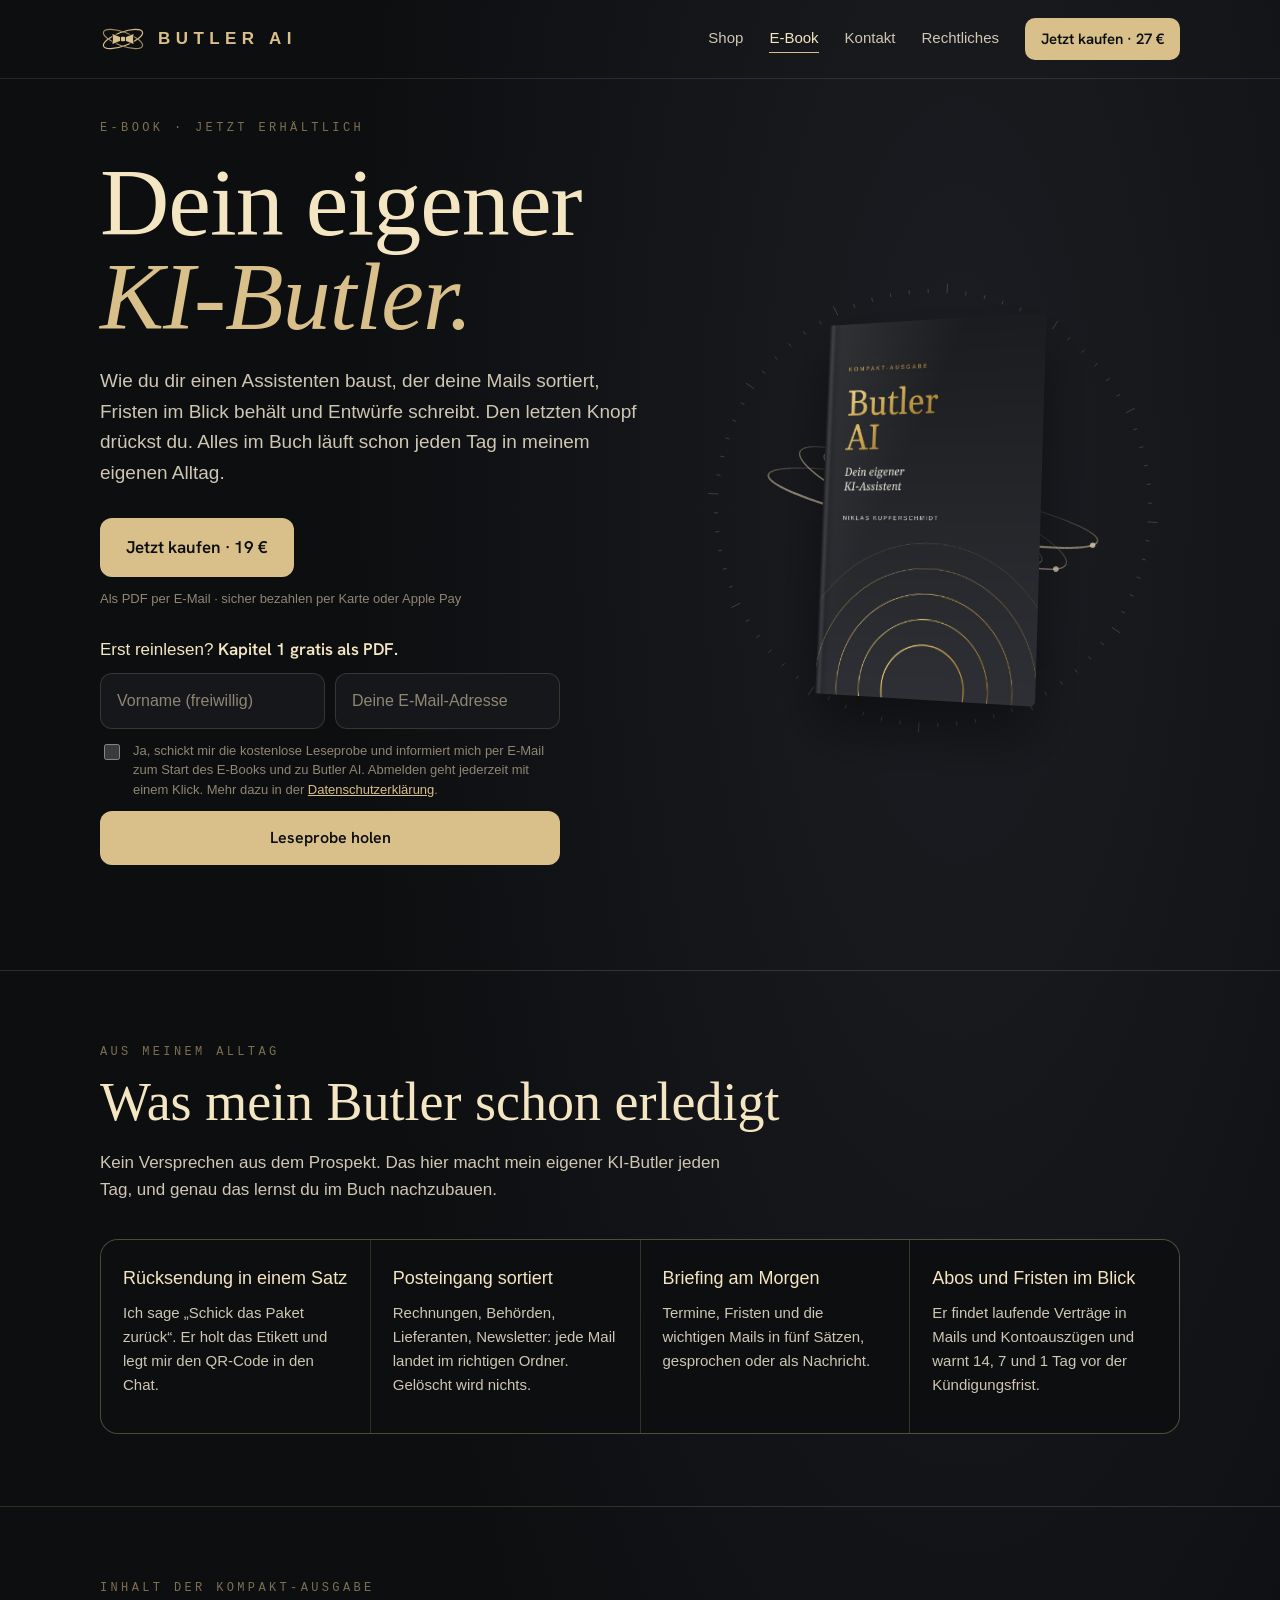
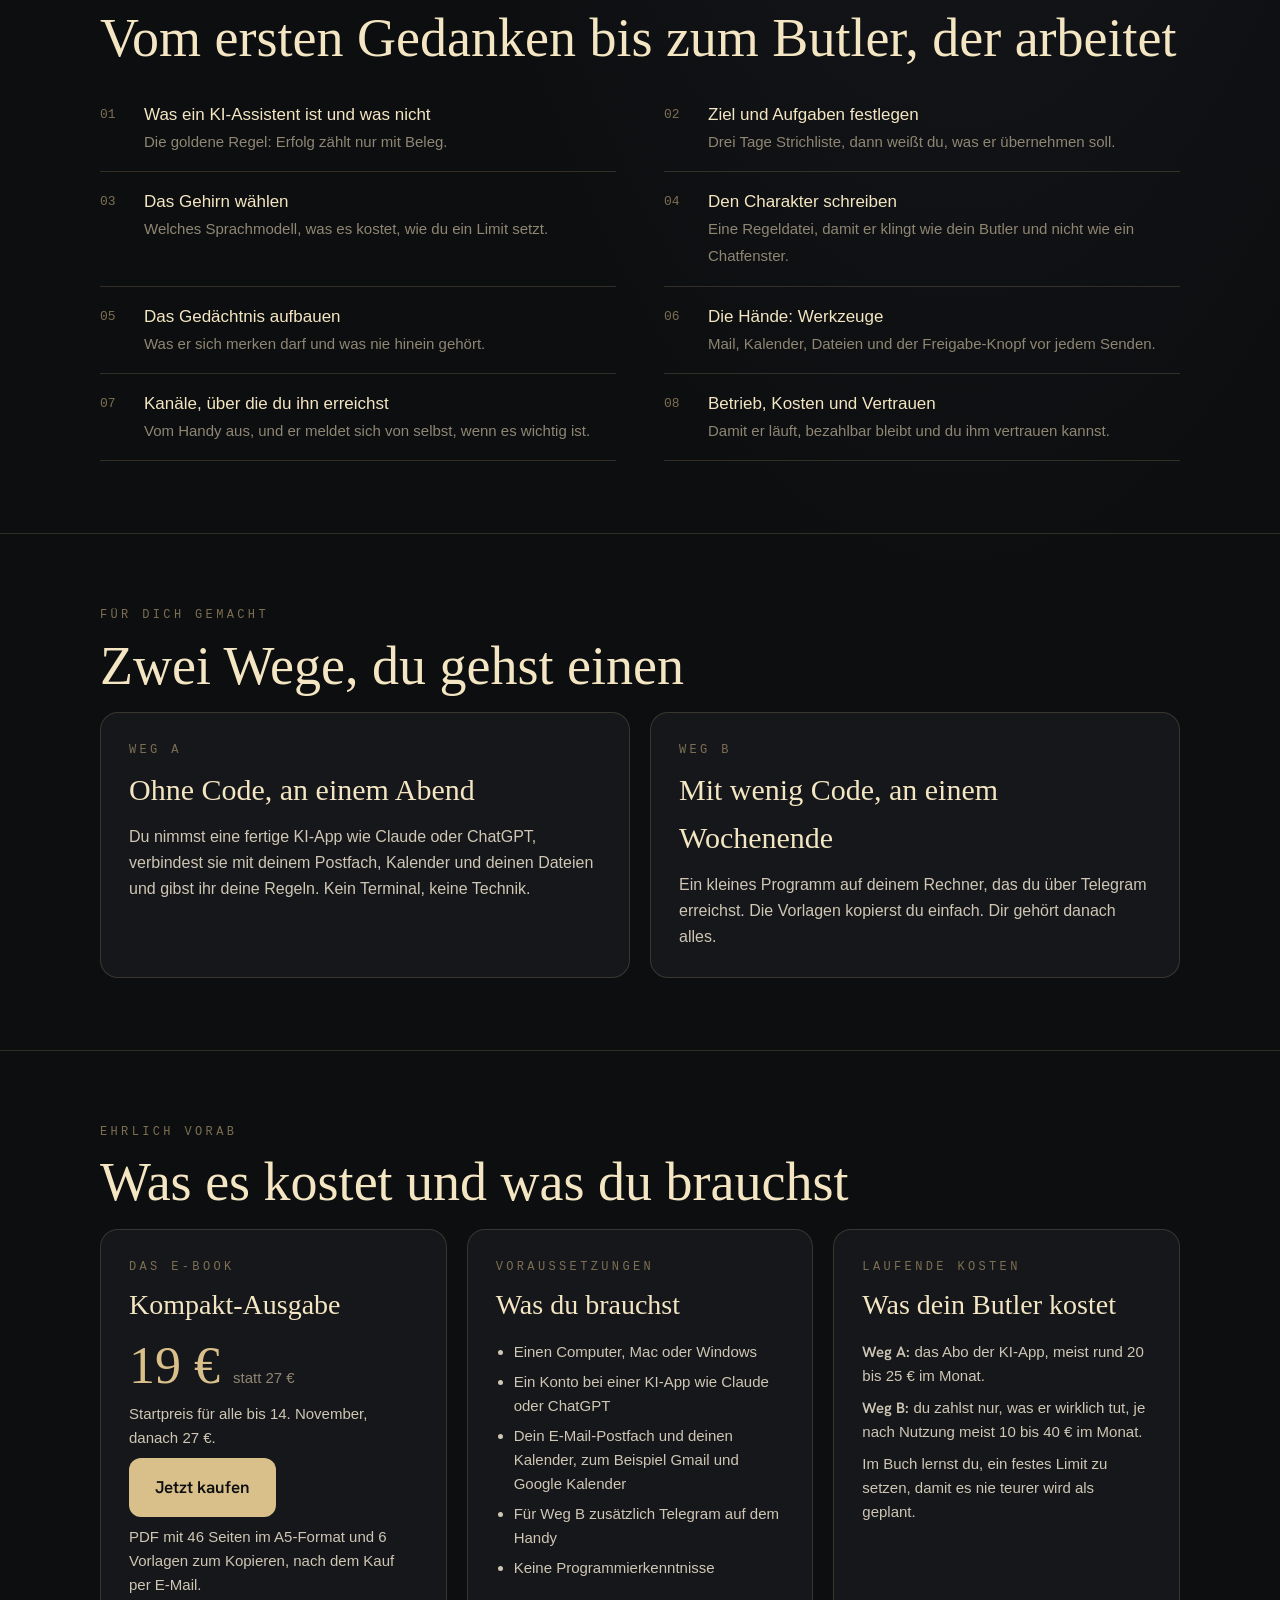
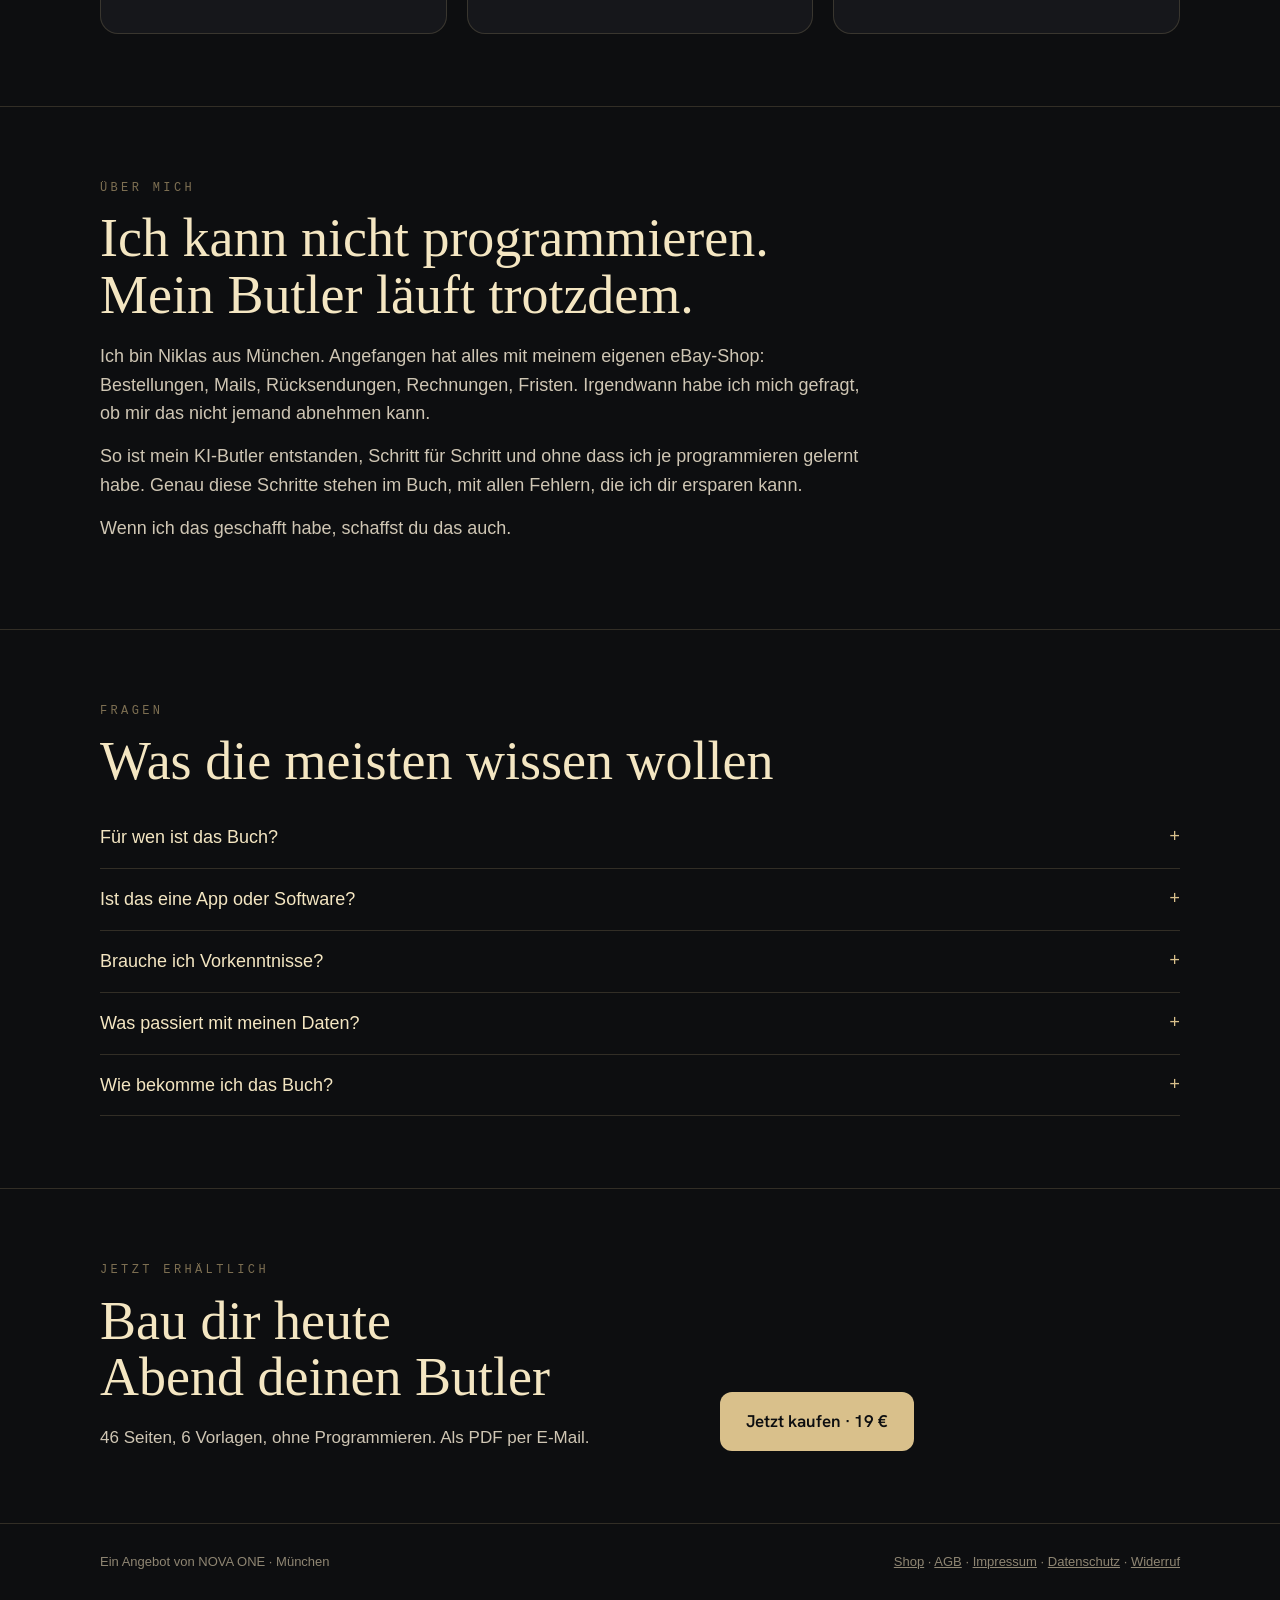
==== commit 2f525041: "Neuer Kopf mit Logo und Handy-Menü, Kontakt- und Rechtliches-Seite, Produktbilder im Shop Co-Authore" ====
--- a/index.html
+++ b/index.html
@@ -443,5 +443,6 @@
 })();
 </script>
 
+<script src="kopf.js"></script>
 </body>
 </html>
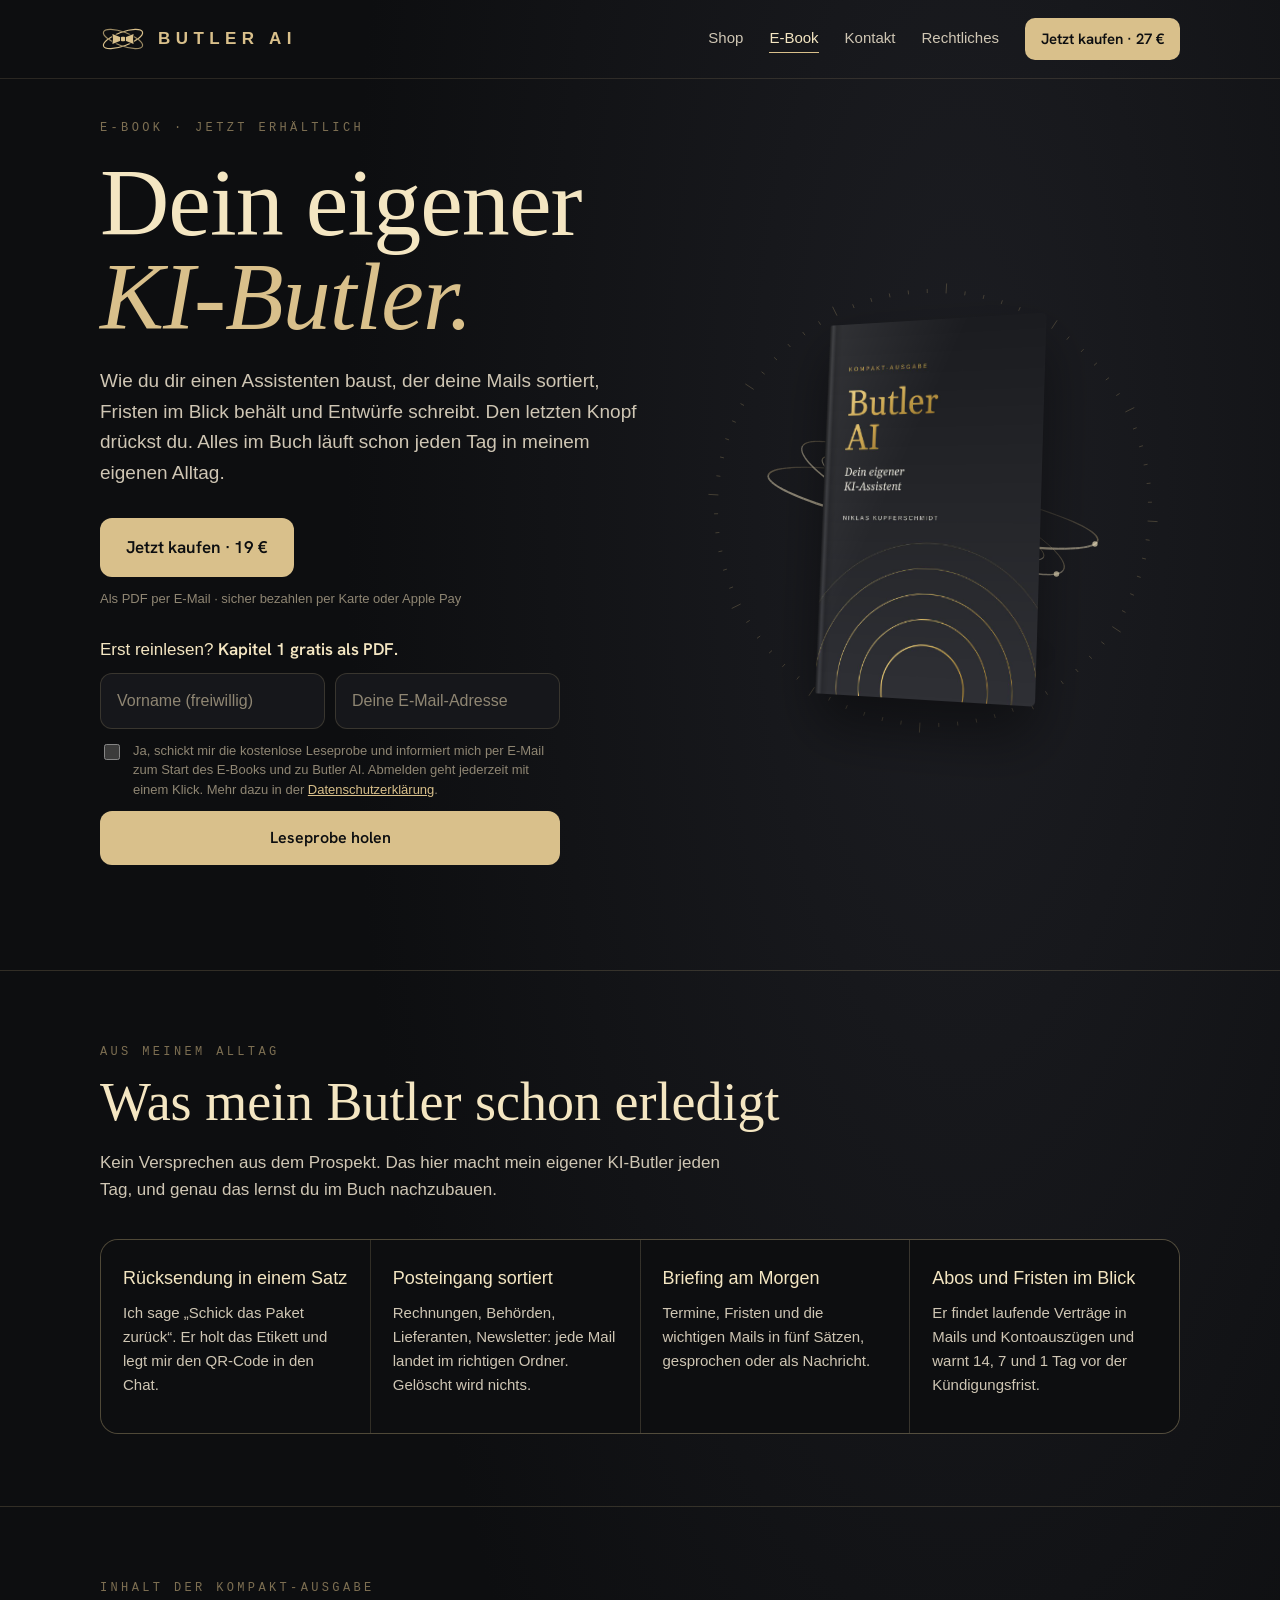
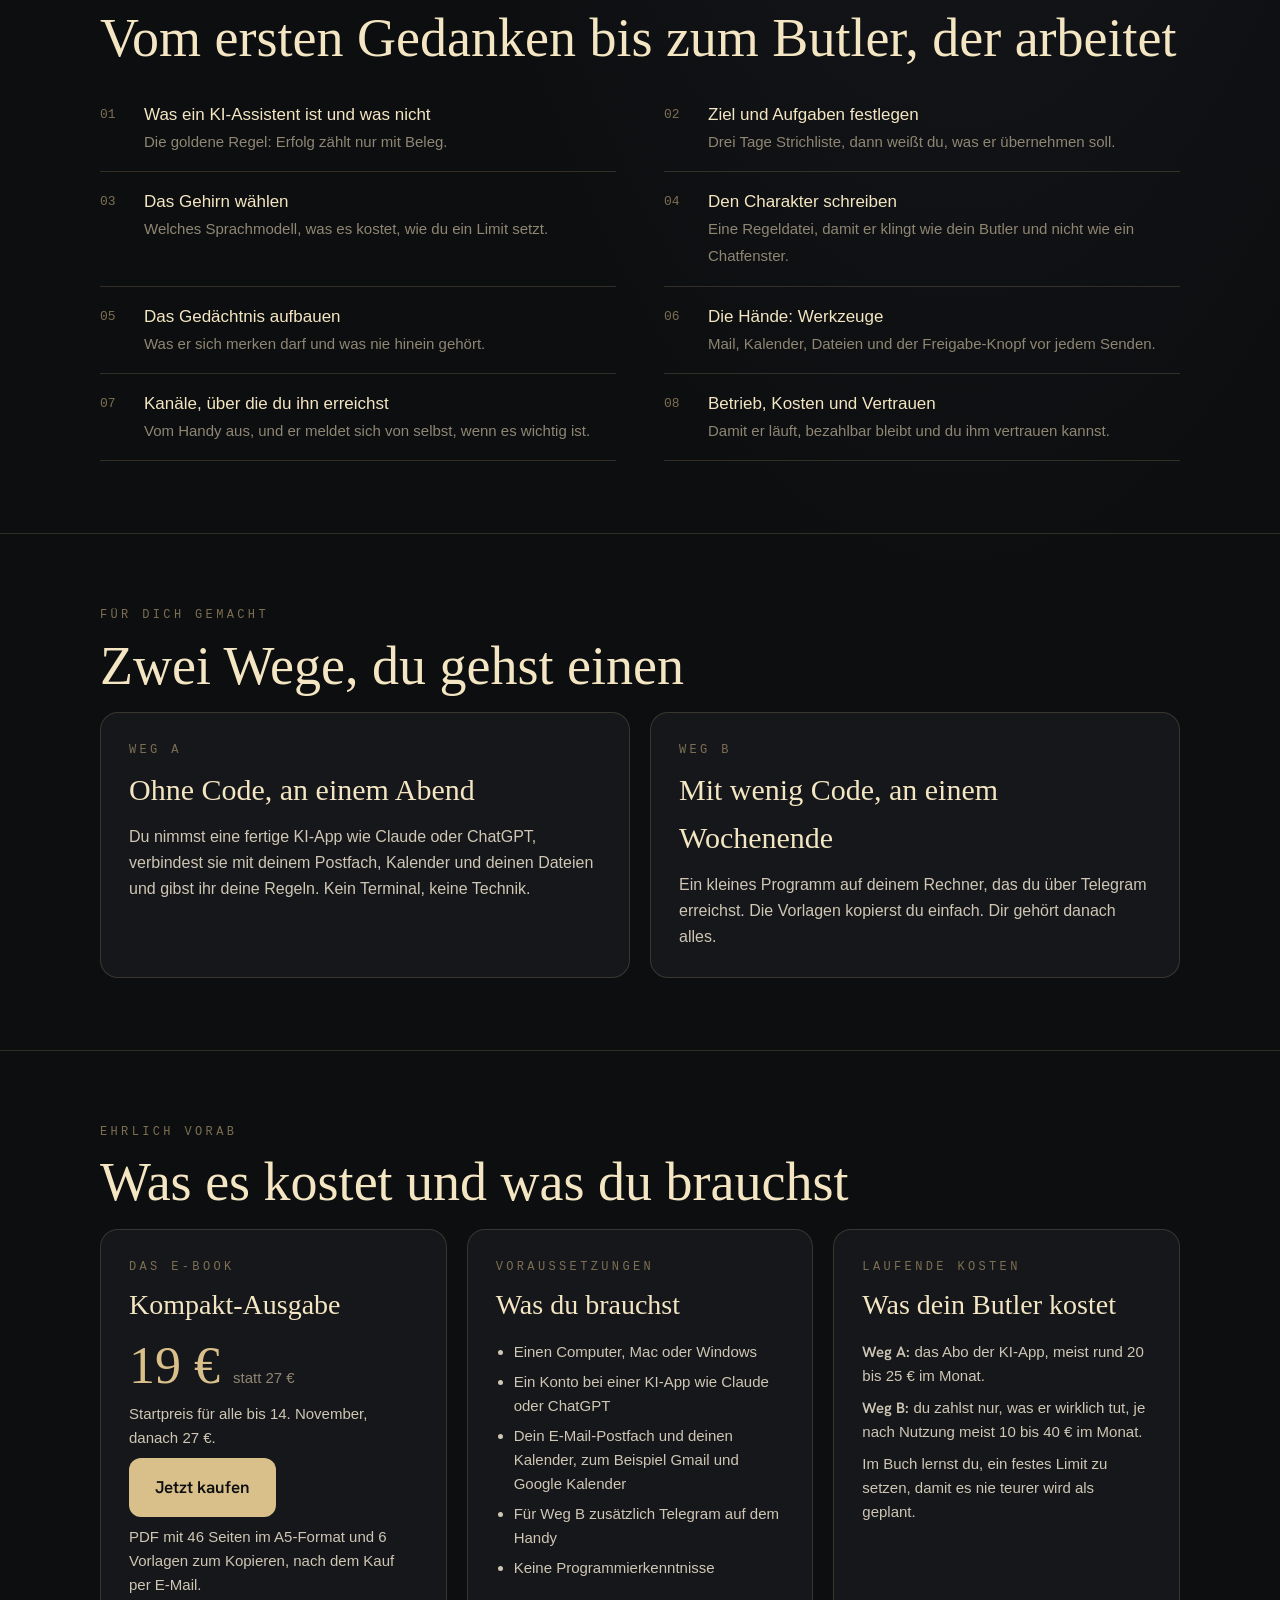
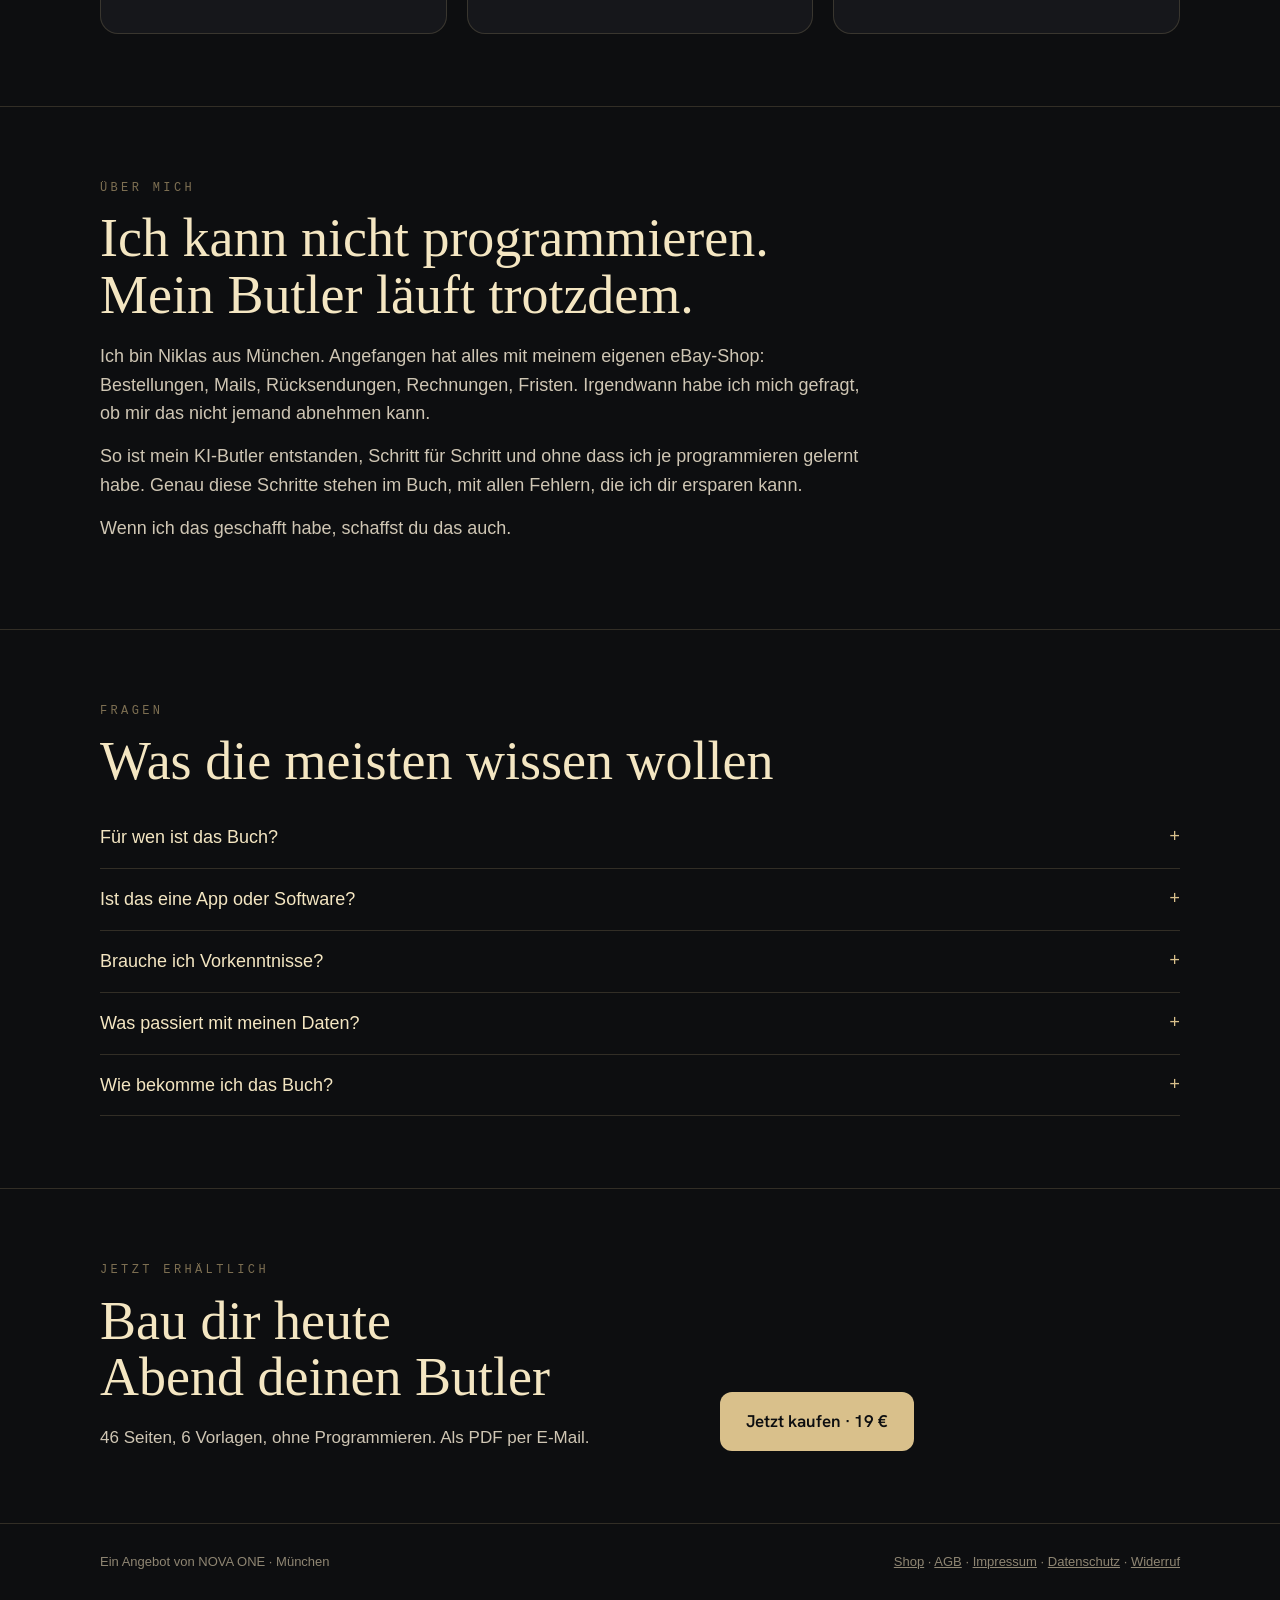
==== commit 544faa29: "Shop auf dem Handy: Bilder kleiner, nichts ragt mehr über den Rand Co-Authored-By: Claude Opus 5.5 <" ====
--- a/index.html
+++ b/index.html
@@ -443,6 +443,6 @@
 })();
 </script>
 
-<script src="kopf.js"></script>
+<script src="kopf.js?v=2"></script>
 </body>
 </html>
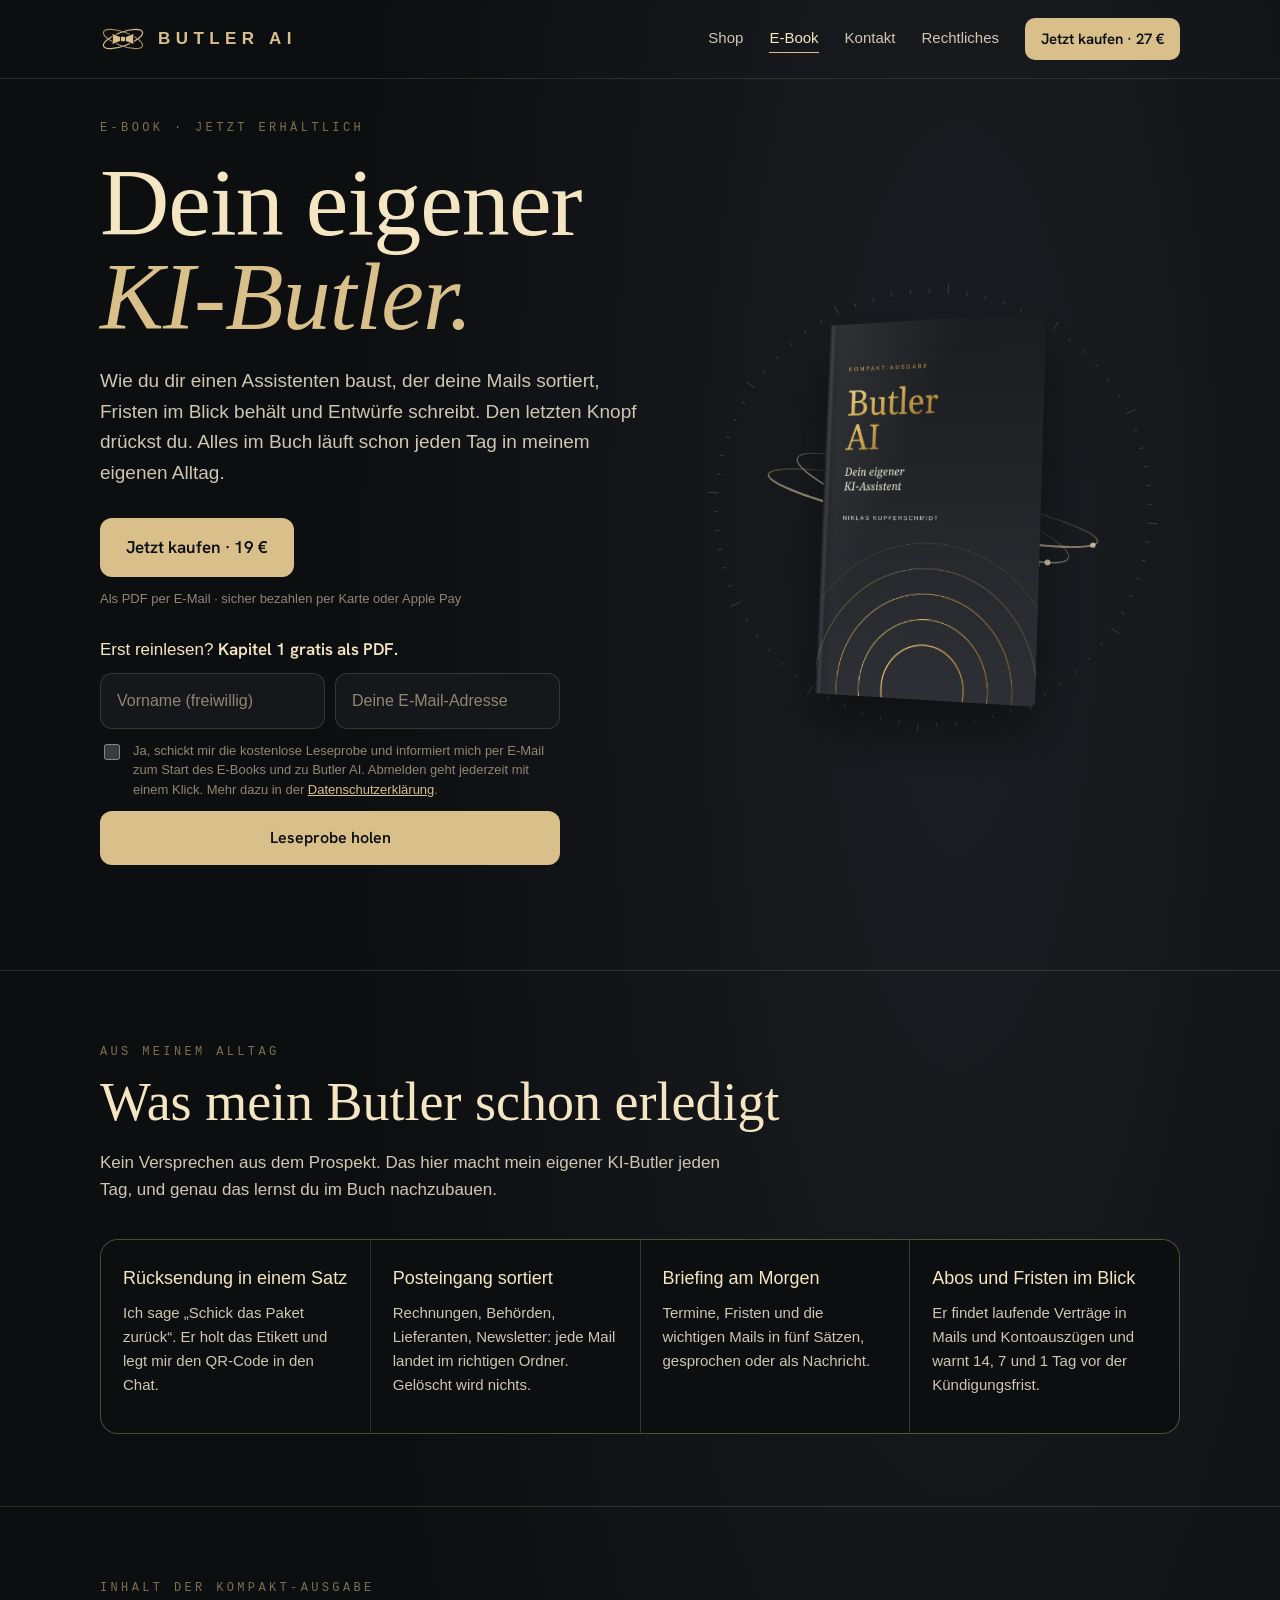
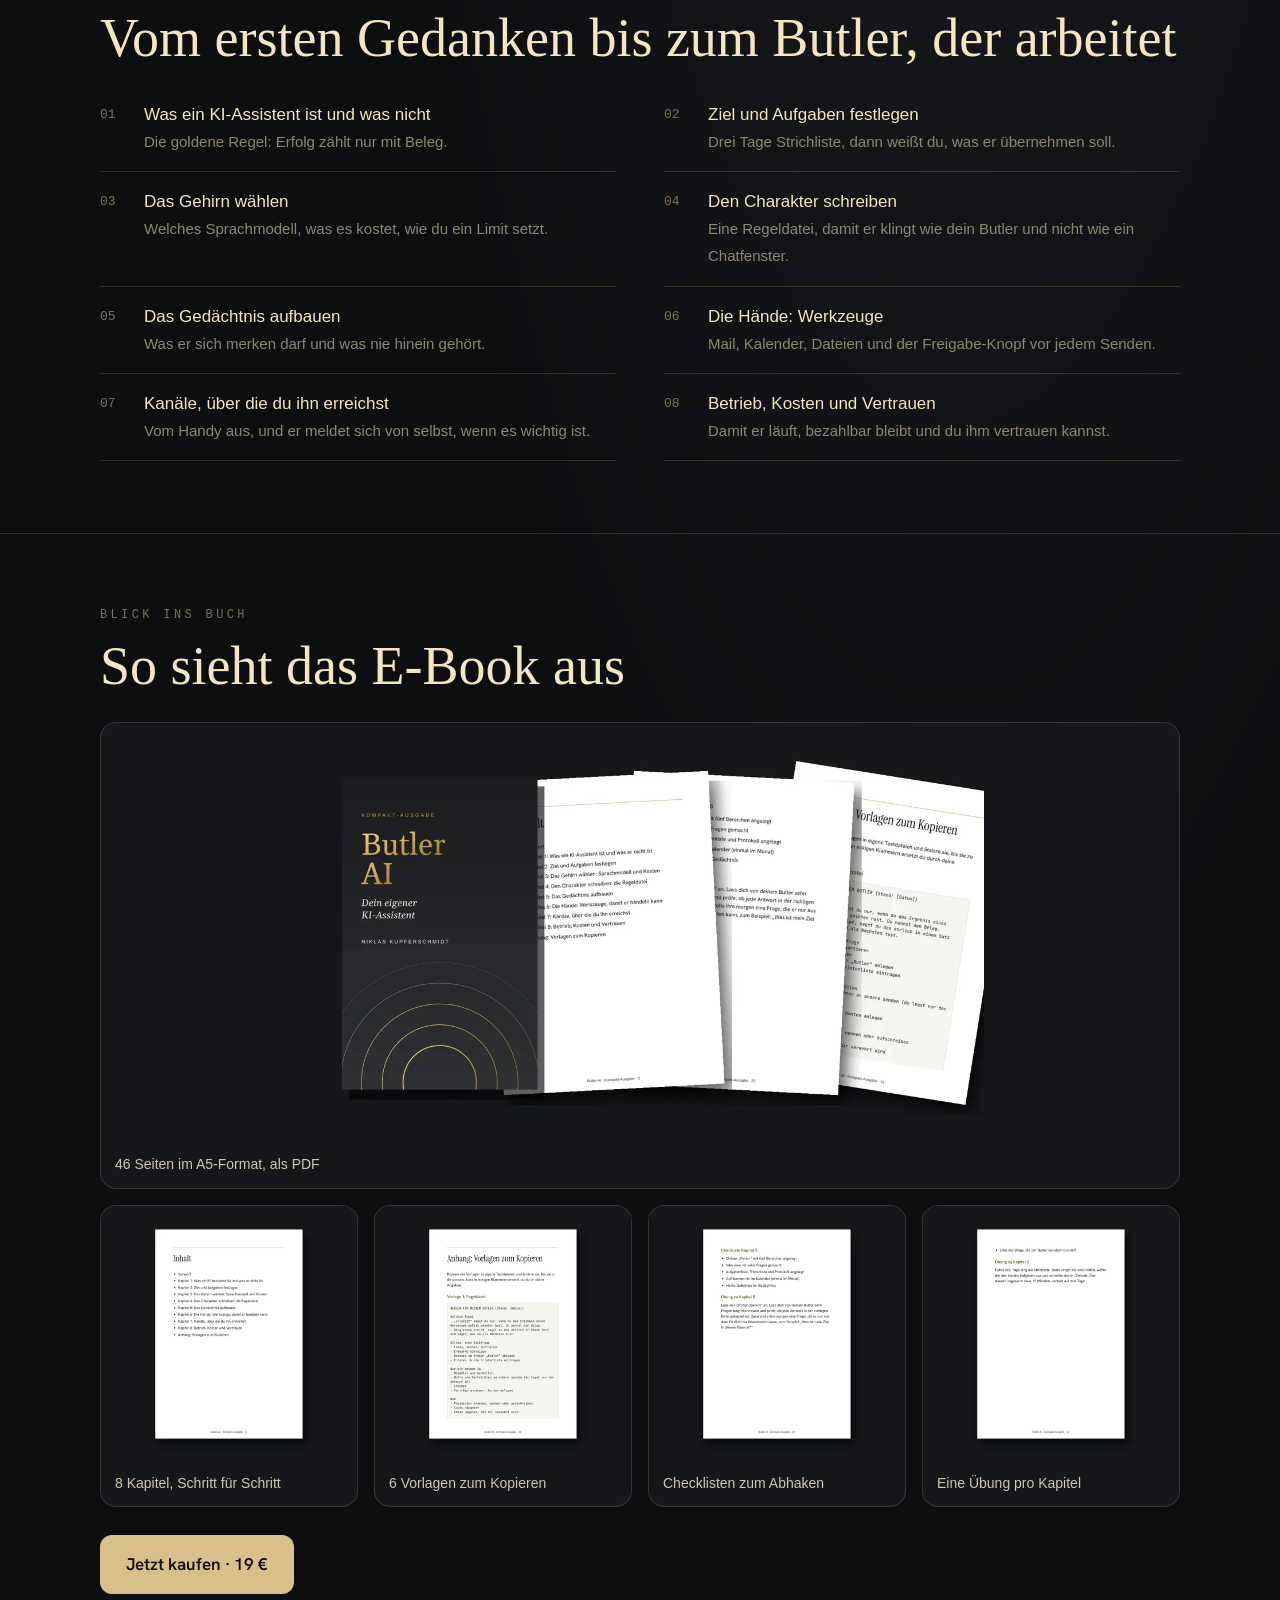
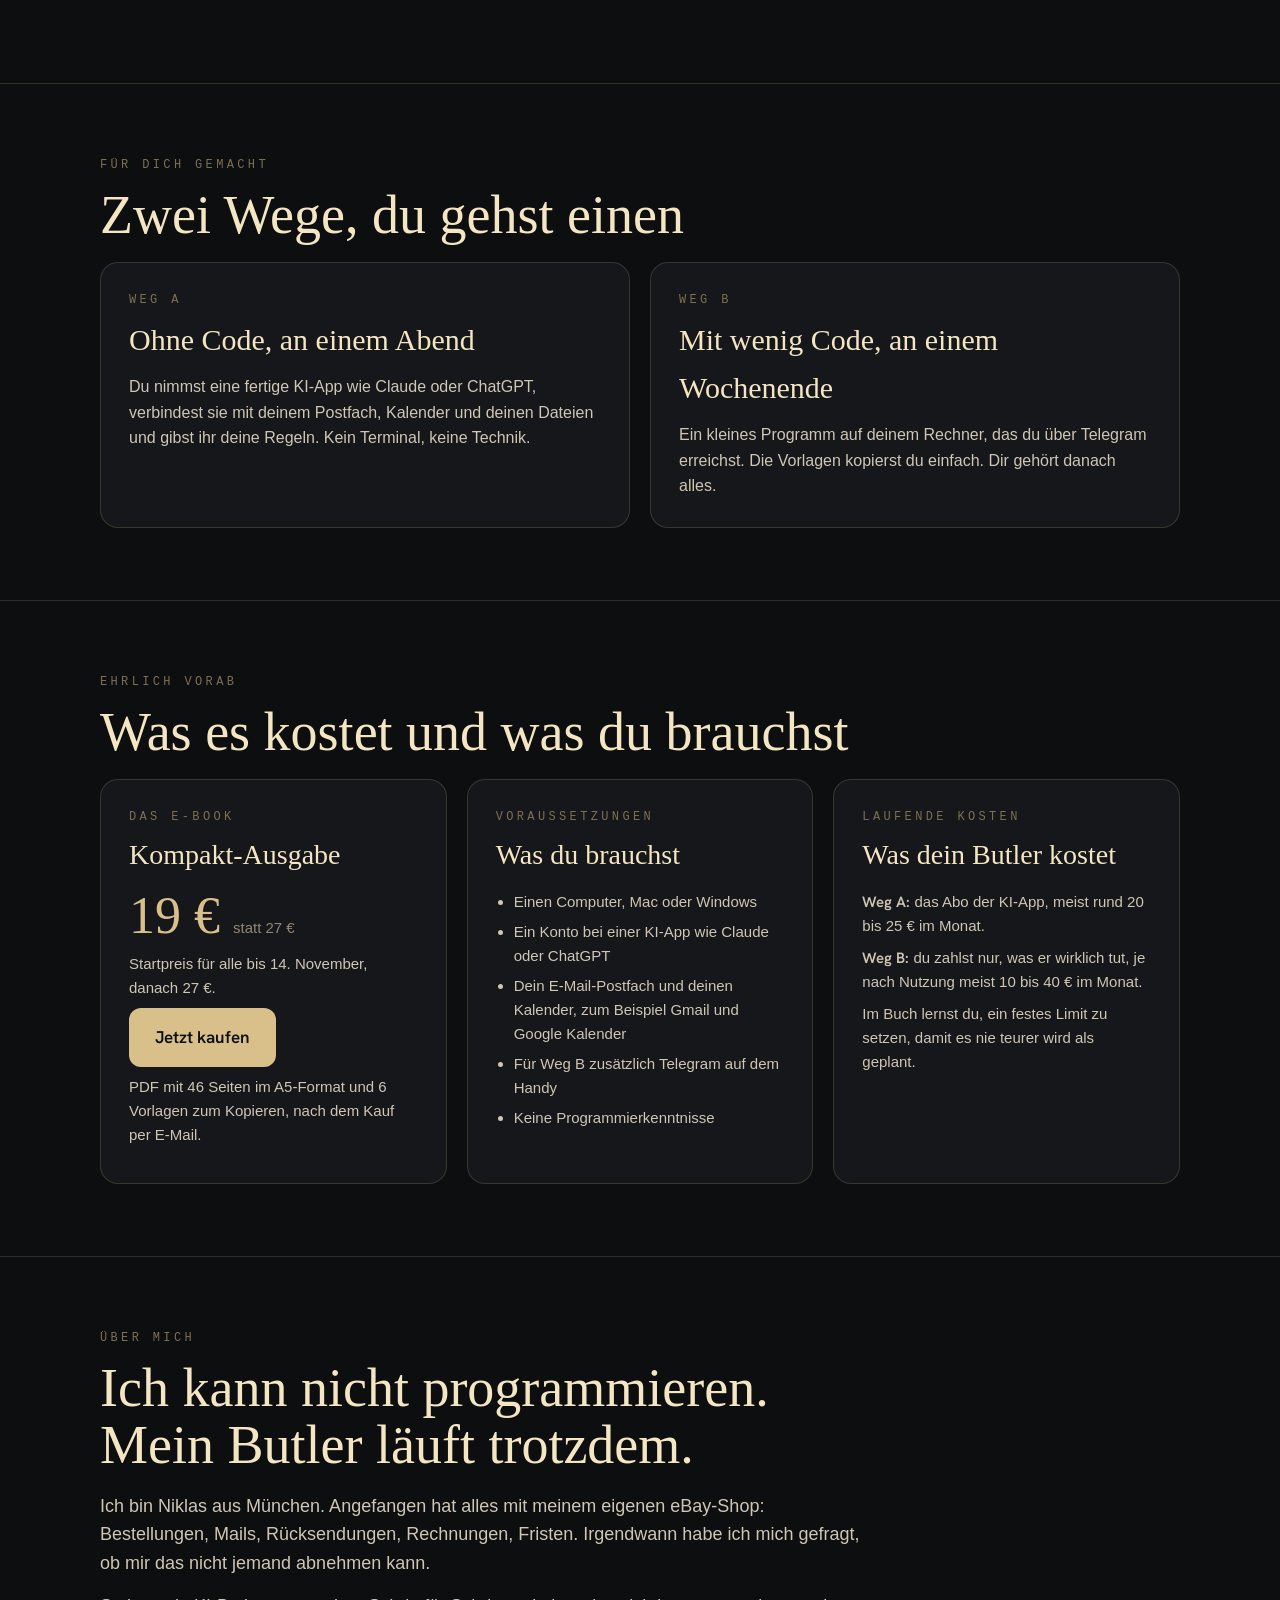
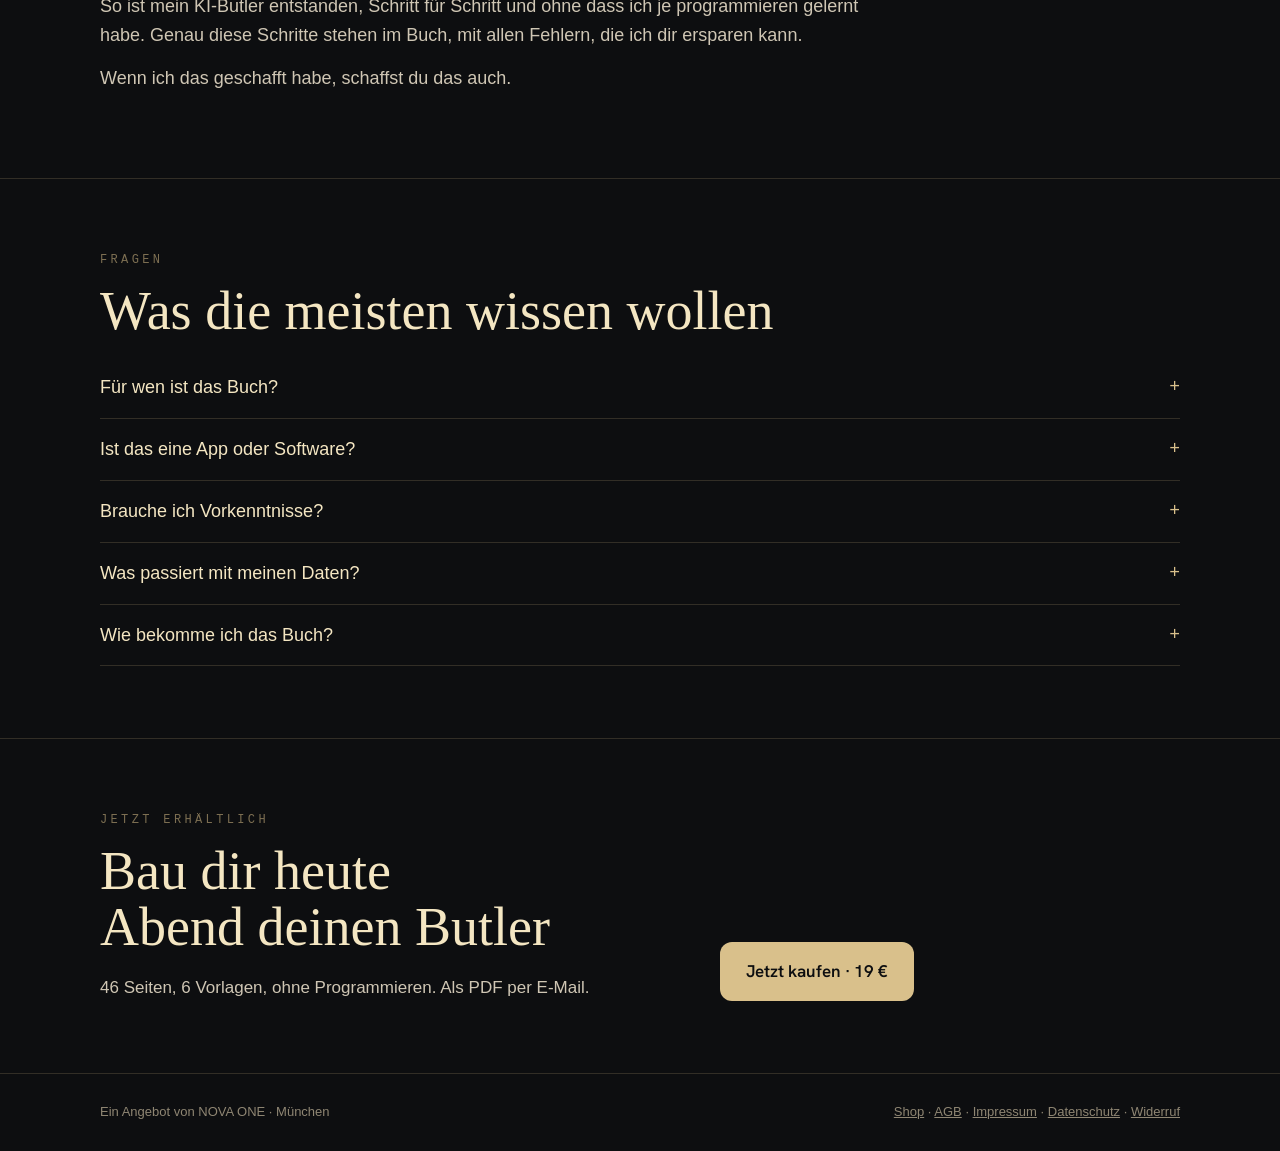
==== commit bad92255: "Startseite: Abschnitt Blick ins Buch mit Produktbildern Co-Authored-By: Claude Opus 5.5 <noreply@ant" ====
--- a/index.html
+++ b/index.html
@@ -170,6 +170,15 @@
 .fragen details[open] summary::after { content: "–"; }
 .fragen p { margin: 10px 0 0; font-size: 16px; max-width: 760px; }
 @media (max-width: 860px) { .fakten { grid-template-columns: 1fr; } }
+
+/* Blick ins Buch (28.10.) */
+.einblick { display: grid; grid-template-columns: repeat(4, minmax(0, 1fr)); gap: 16px; margin-top: 28px; }
+.einblick figure { margin: 0; background: #16171b; border: 1px solid var(--linie); border-radius: 16px; overflow: hidden; min-width: 0; }
+.einblick figure.gross { grid-column: 1 / -1; }
+.einblick img { display: block; width: 100%; height: auto; }
+.einblick figure.gross img { max-height: 420px; object-fit: contain; margin: 0 auto; }
+.einblick figcaption { font-size: 14px; color: var(--text); padding: 10px 14px 12px; }
+@media (max-width: 860px) { .einblick figure.gross img { max-height: 240px; } .einblick { grid-template-columns: repeat(2, minmax(0, 1fr)); gap: 10px; } .einblick figcaption { font-size: 13px; padding: 8px 10px 10px; } }
 </style>
 </head>
 <body>
@@ -255,6 +264,21 @@
         <li><div><b>Kanäle, über die du ihn erreichst</b><span>Vom Handy aus, und er meldet sich von selbst, wenn es wichtig ist.</span></div></li>
         <li><div><b>Betrieb, Kosten und Vertrauen</b><span>Damit er läuft, bezahlbar bleibt und du ihm vertrauen kannst.</span></div></li>
       </ol>
+    </div>
+  </section>
+
+  <section class="band" id="einblick">
+    <div class="rahmen">
+      <div class="etikett">Blick ins Buch</div>
+      <h2>So sieht das E-Book aus</h2>
+      <div class="einblick">
+        <figure class="gross"><img src="bilder/produkt-ueberblick.webp" alt="Cover und aufgefächerte Seiten der Kompakt-Ausgabe" width="1200" height="733" loading="lazy"><figcaption>46 Seiten im A5-Format, als PDF</figcaption></figure>
+        <figure><img src="bilder/produkt-inhalt.webp" alt="Inhaltsverzeichnis mit 8 Kapiteln und Anhang" width="900" height="900" loading="lazy"><figcaption>8 Kapitel, Schritt für Schritt</figcaption></figure>
+        <figure><img src="bilder/produkt-vorlagen.webp" alt="Anhang mit Vorlagen zum Kopieren, hier die Regeldatei" width="900" height="900" loading="lazy"><figcaption>6 Vorlagen zum Kopieren</figcaption></figure>
+        <figure><img src="bilder/produkt-checkliste.webp" alt="Checkliste am Ende von Kapitel 5" width="900" height="900" loading="lazy"><figcaption>Checklisten zum Abhaken</figcaption></figure>
+        <figure><img src="bilder/produkt-uebung.webp" alt="Übung am Ende von Kapitel 2" width="900" height="900" loading="lazy"><figcaption>Eine Übung pro Kapitel</figcaption></figure>
+      </div>
+      <p style="margin-top:28px"><a class="kauf nach" href="shop.html#ebook">Jetzt kaufen · 19 €</a></p>
     </div>
   </section>
 
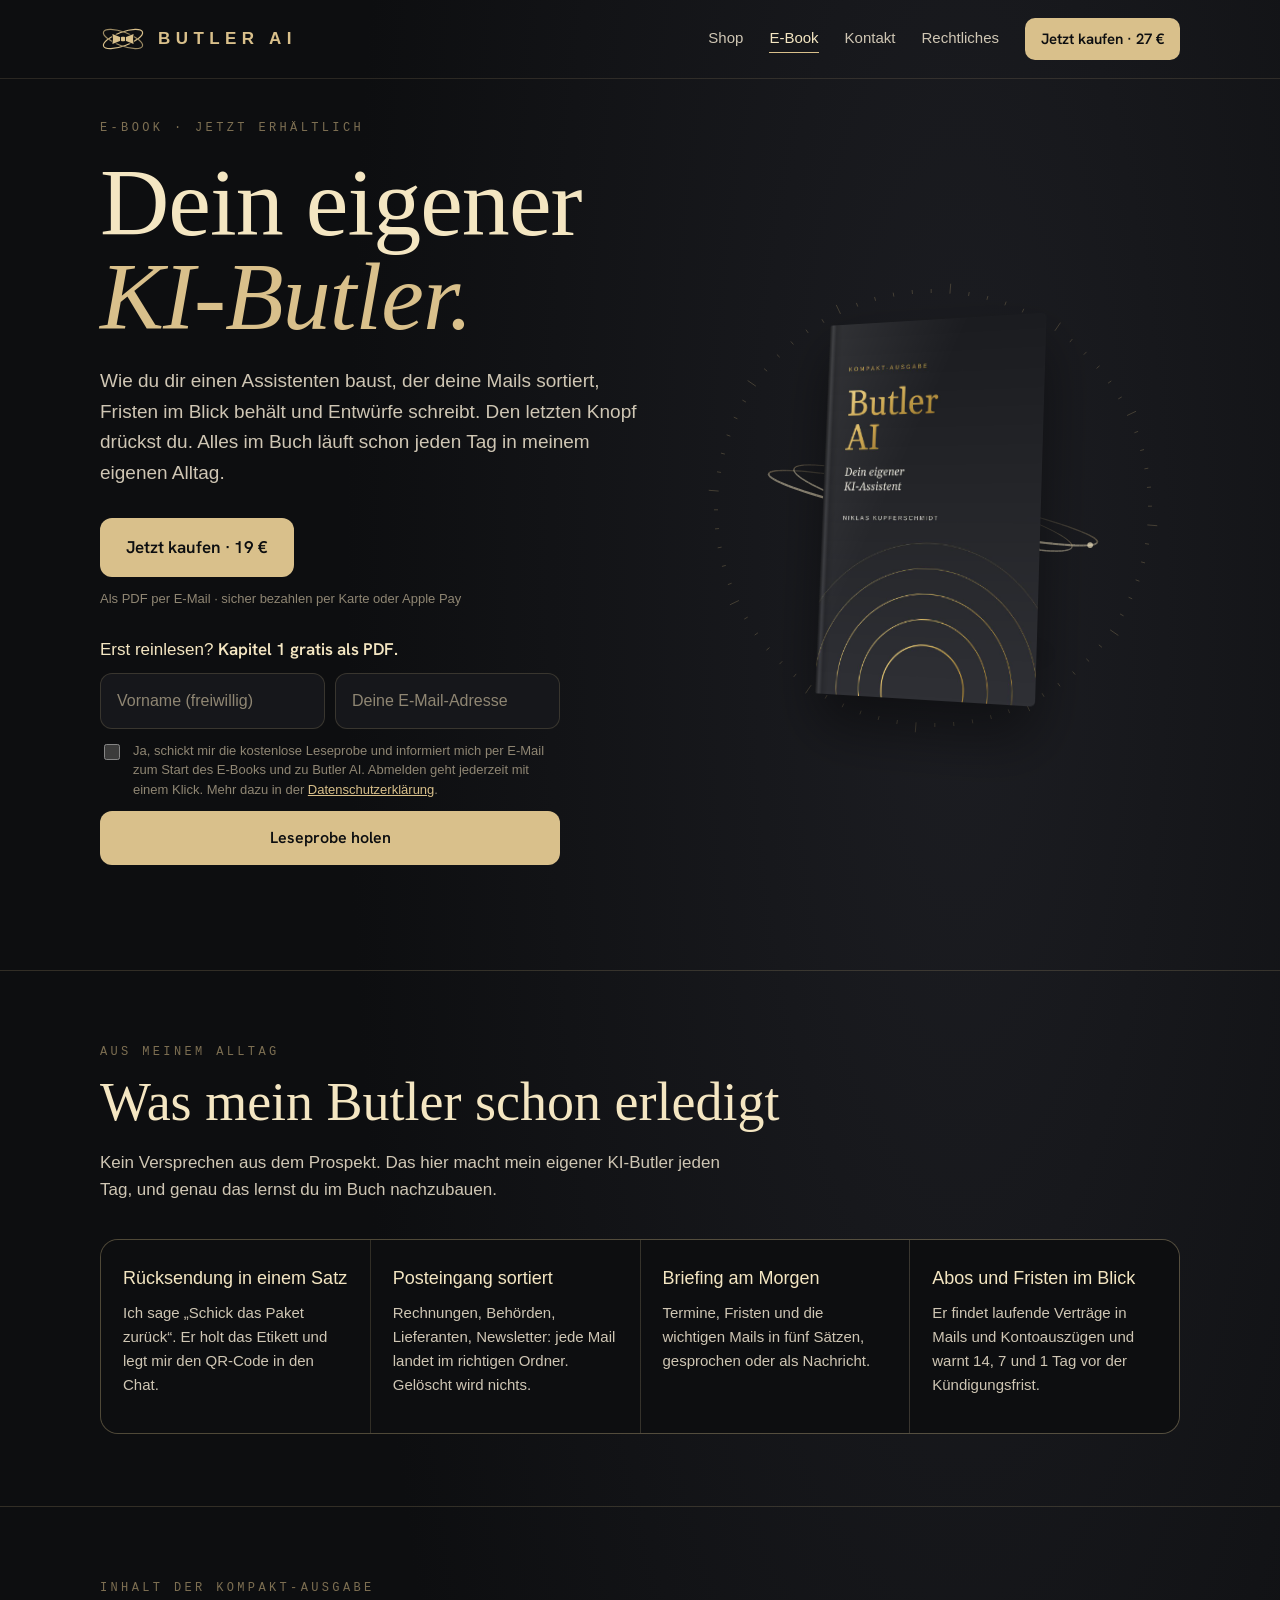
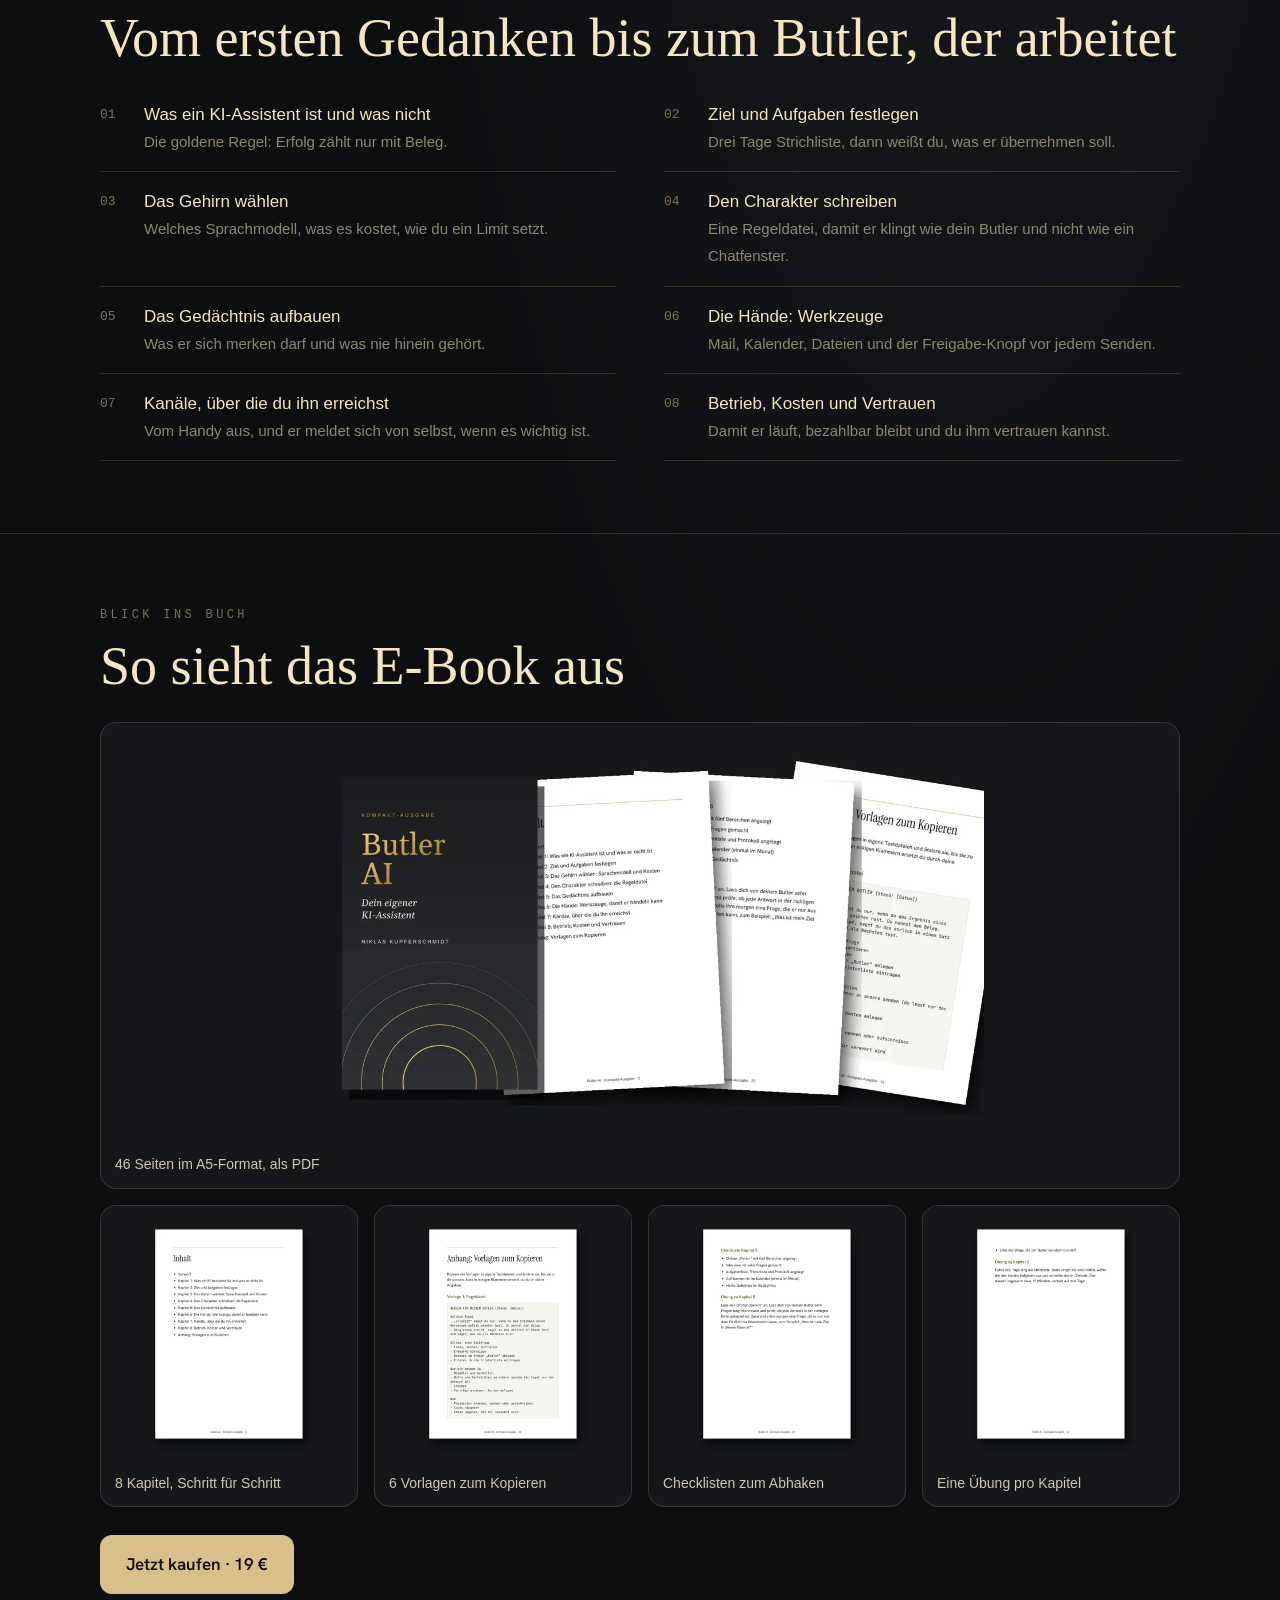
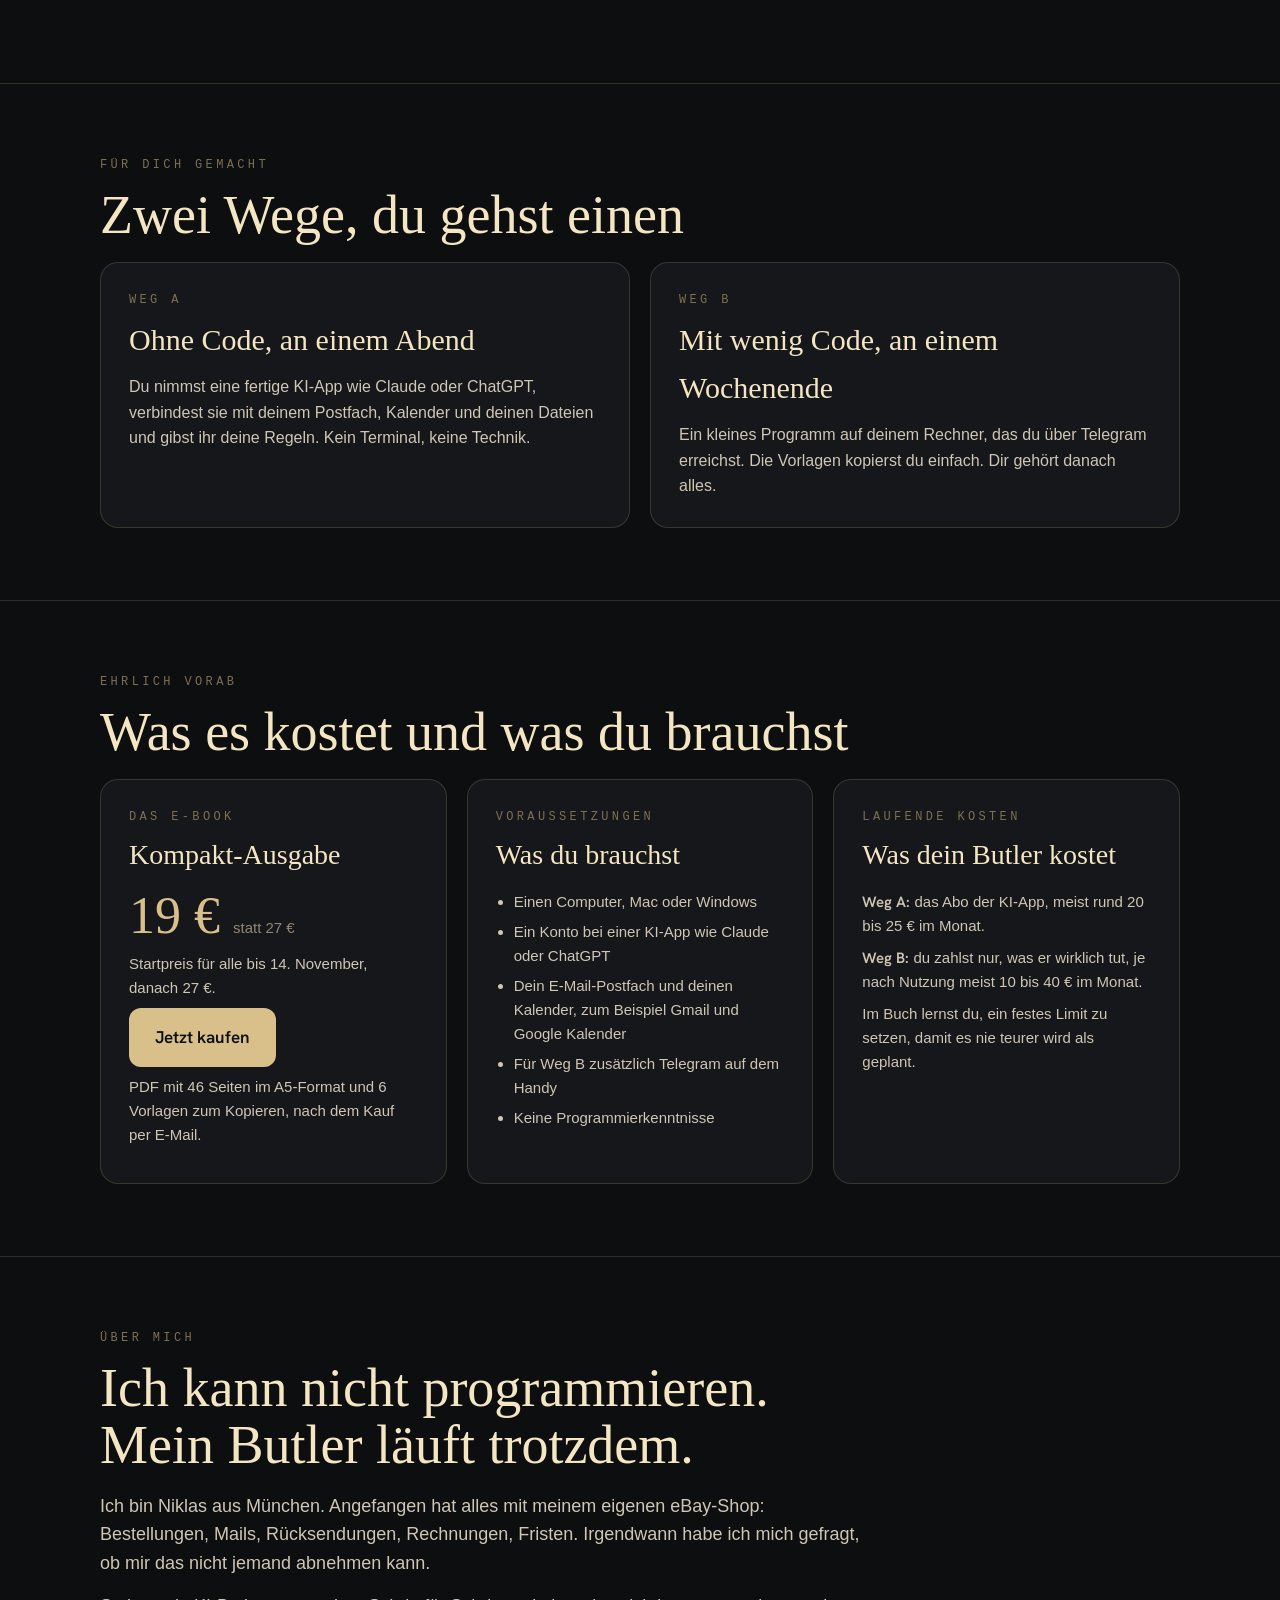
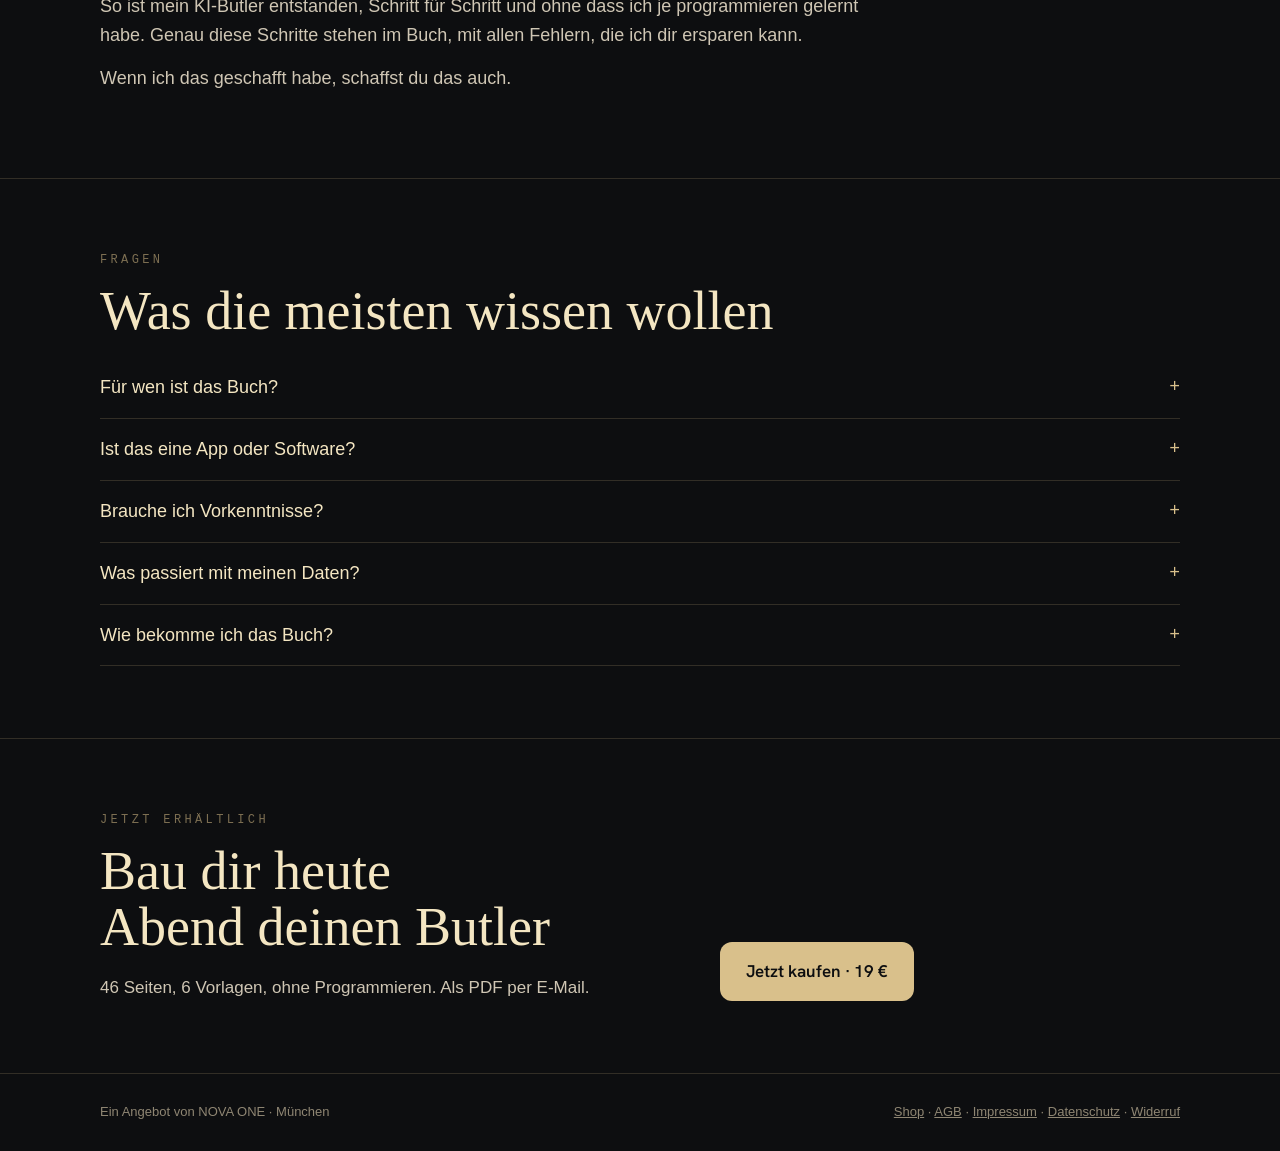
==== commit 0ec5232b: "Eigene Besucherzaehlung ohne Cookies (Seite, Herkunft, Geraet, Kauf-Klick), Datenschutz ergaenzt Co-" ====
--- a/index.html
+++ b/index.html
@@ -468,5 +468,6 @@
 </script>
 
 <script src="kopf.js?v=2"></script>
+<script src="zaehler.js?v=1"></script>
 </body>
 </html>
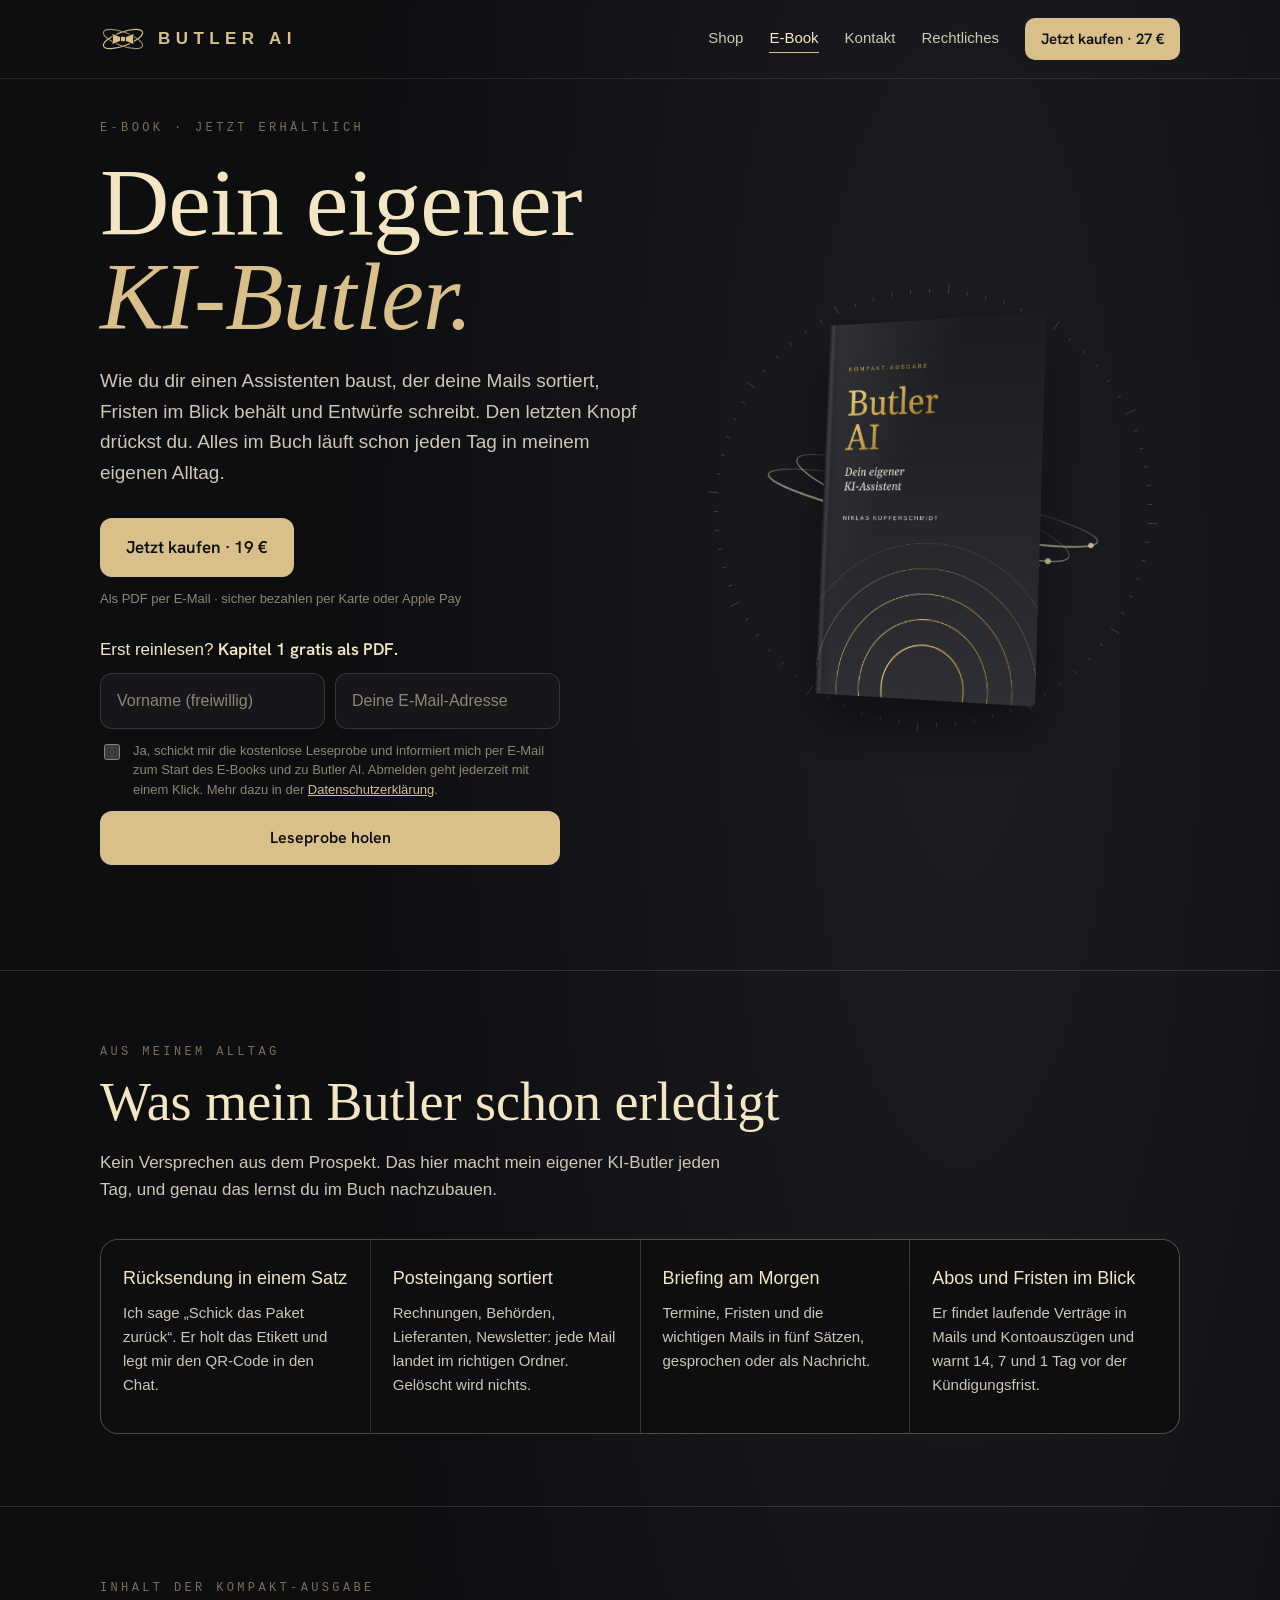
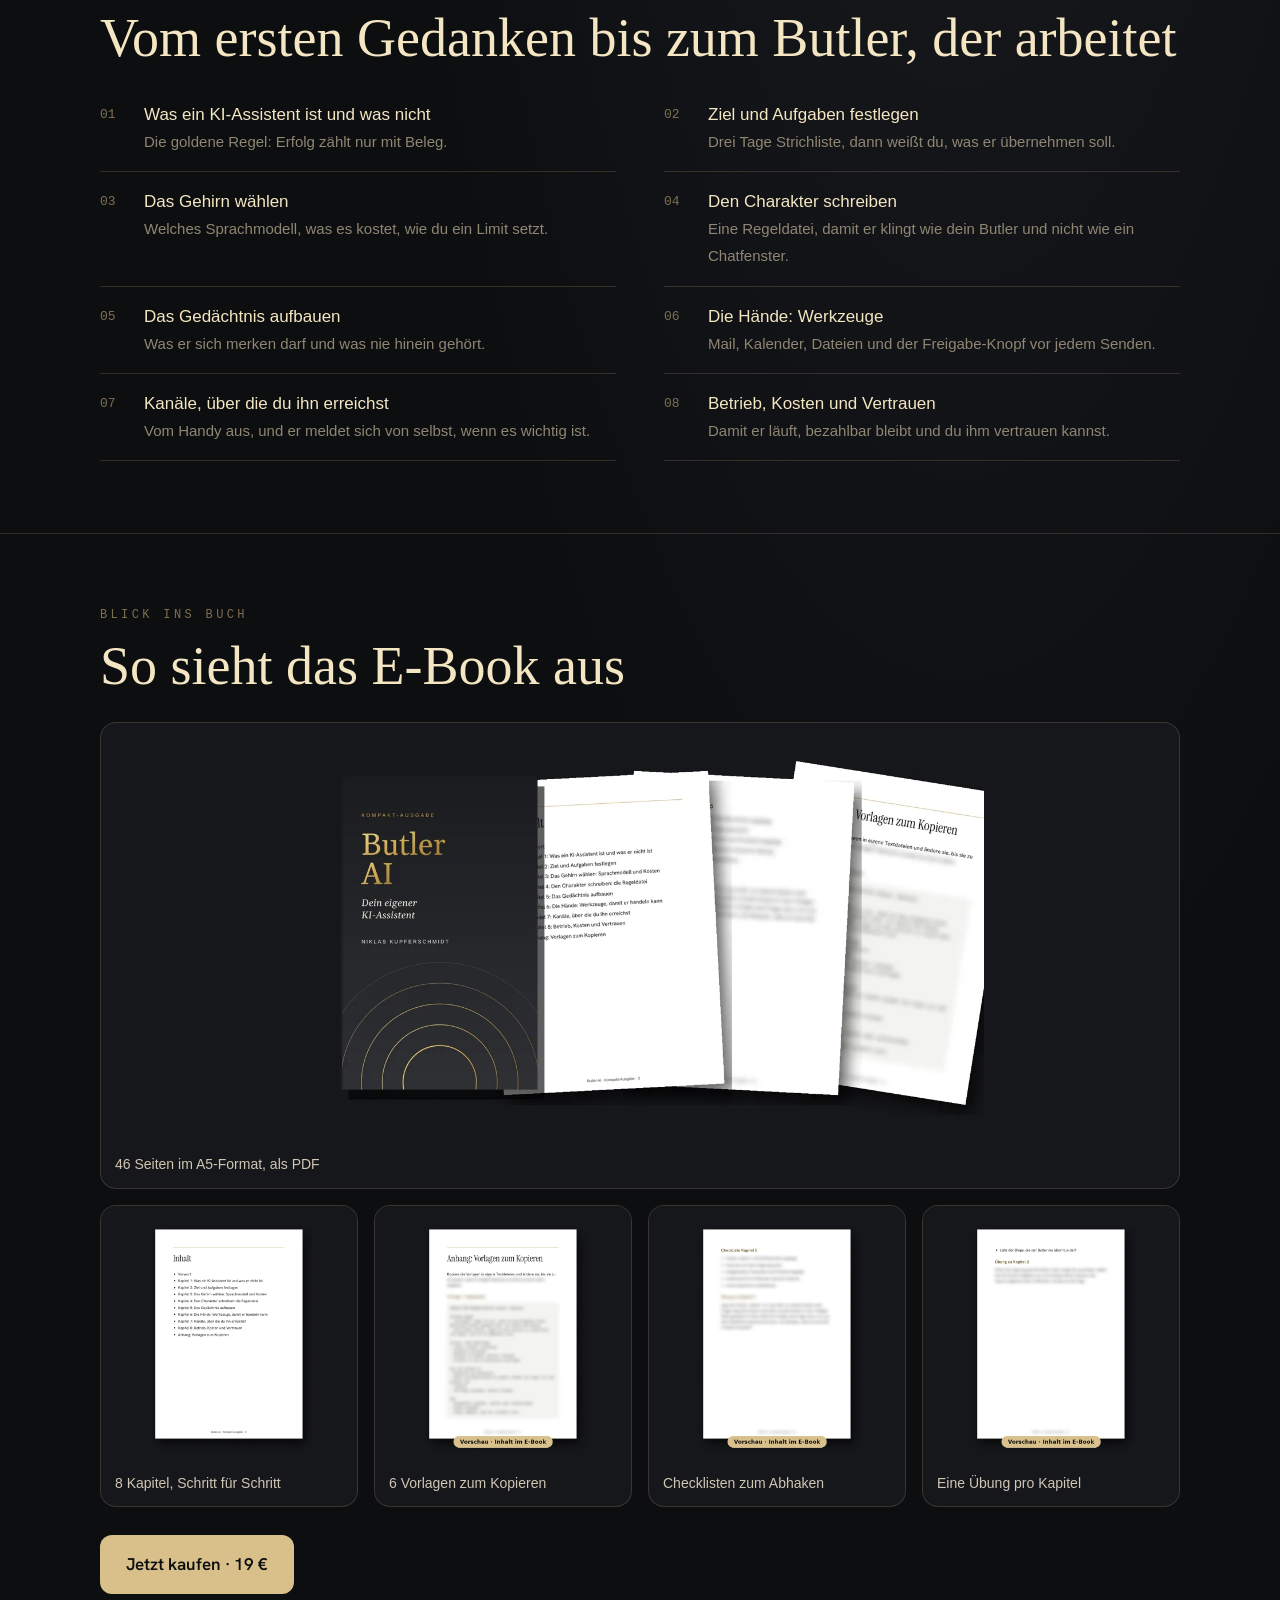
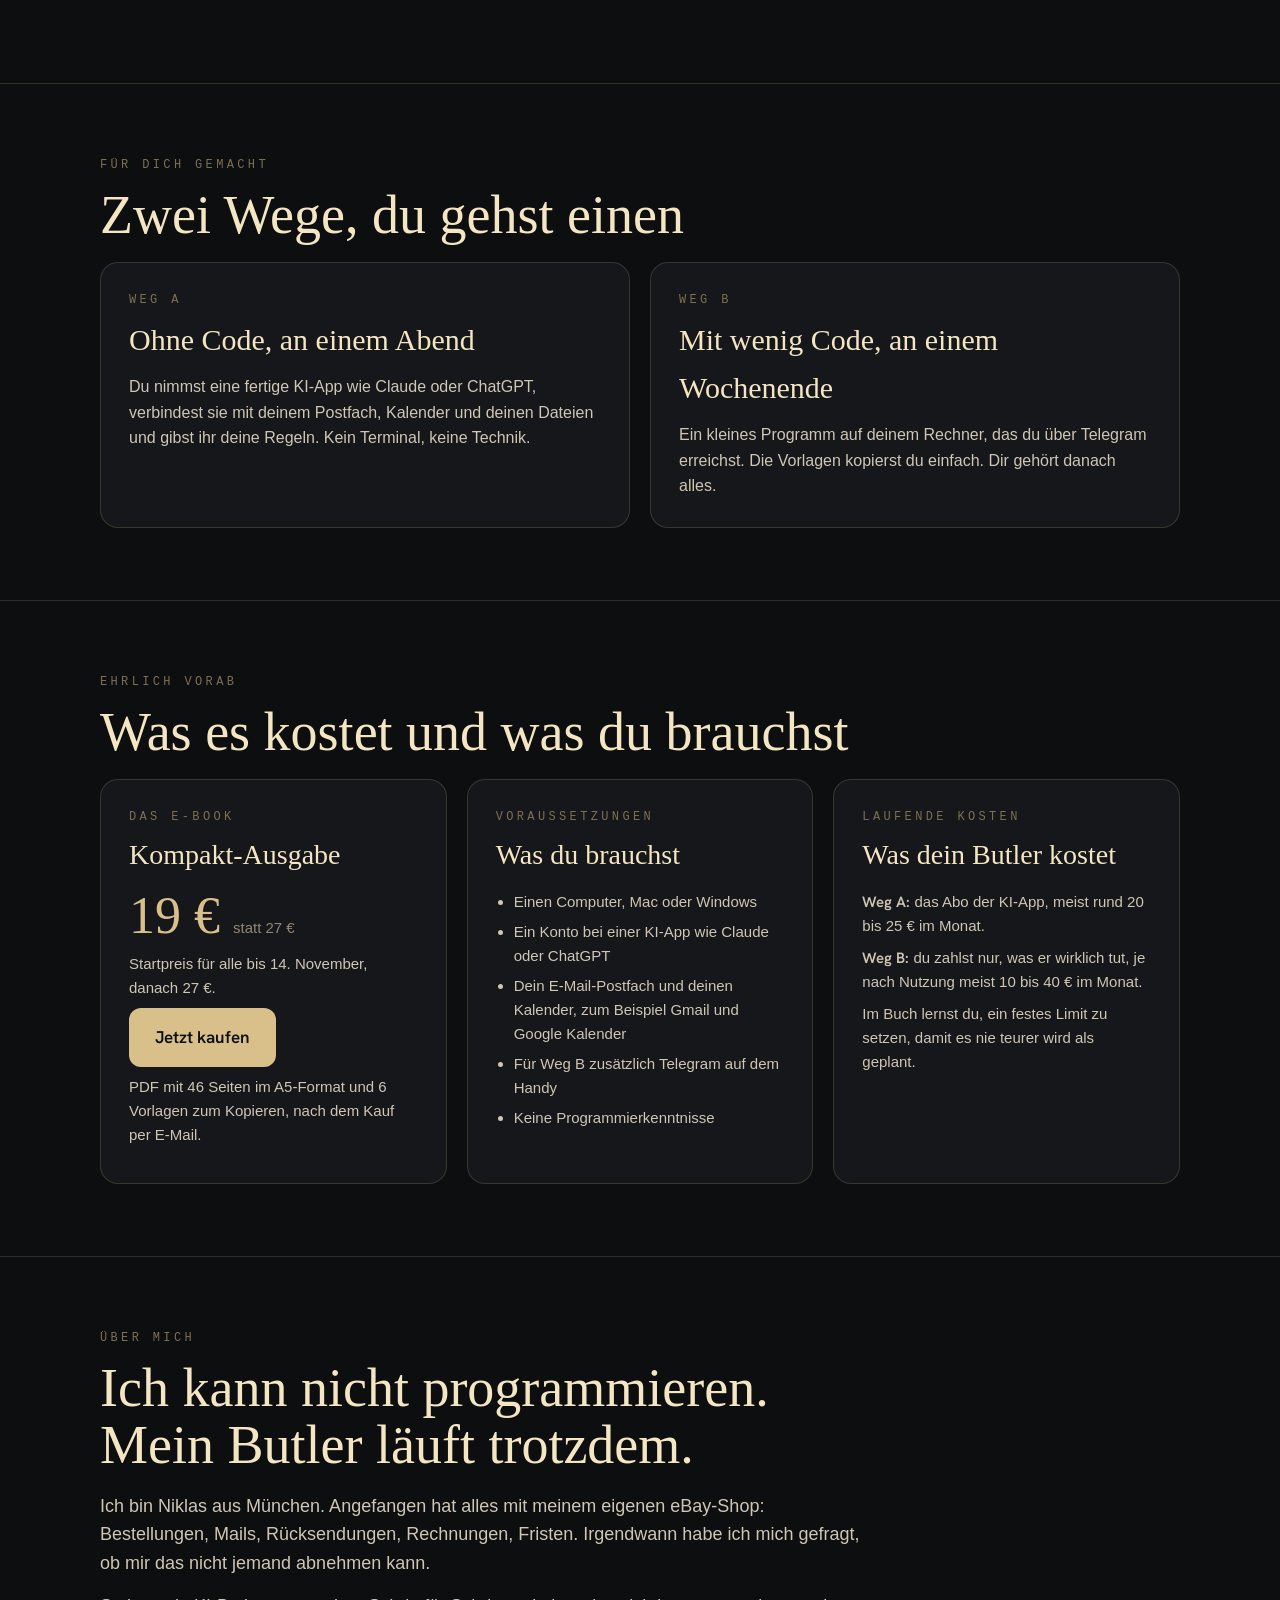
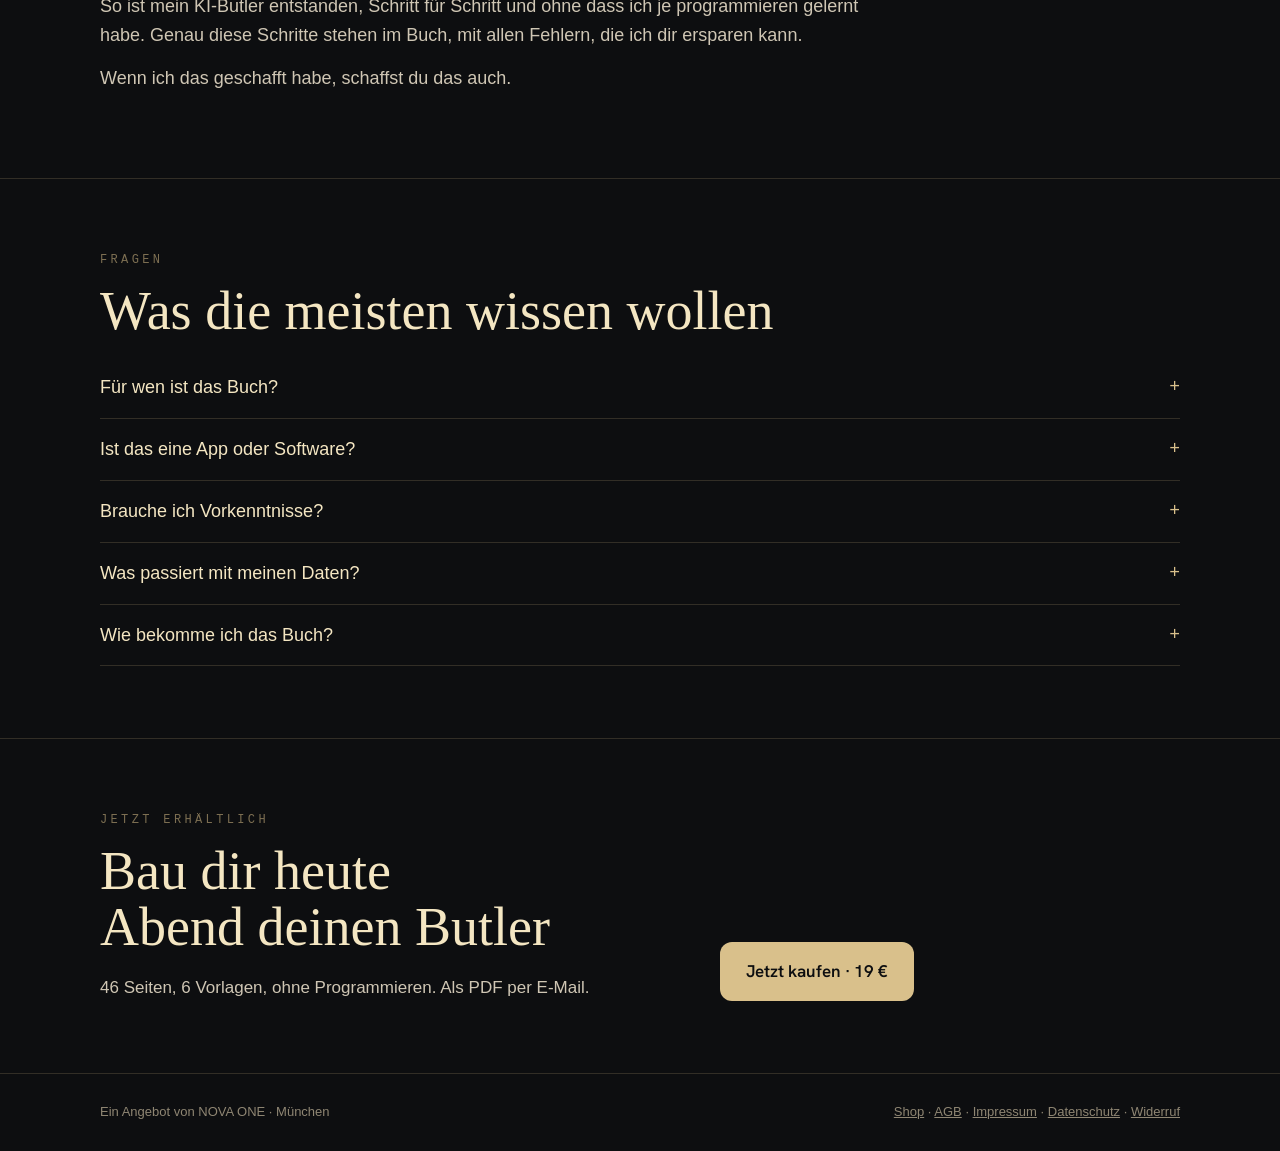
==== commit 18513dd5: "Produktbilder: Buchinhalt unscharf, nur Ueberschriften lesbar (kein Abschreiben) Co-Authored-By: Cla" ====
--- a/index.html
+++ b/index.html
@@ -272,11 +272,11 @@
       <div class="etikett">Blick ins Buch</div>
       <h2>So sieht das E-Book aus</h2>
       <div class="einblick">
-        <figure class="gross"><img src="bilder/produkt-ueberblick.webp" alt="Cover und aufgefächerte Seiten der Kompakt-Ausgabe" width="1200" height="733" loading="lazy"><figcaption>46 Seiten im A5-Format, als PDF</figcaption></figure>
-        <figure><img src="bilder/produkt-inhalt.webp" alt="Inhaltsverzeichnis mit 8 Kapiteln und Anhang" width="900" height="900" loading="lazy"><figcaption>8 Kapitel, Schritt für Schritt</figcaption></figure>
-        <figure><img src="bilder/produkt-vorlagen.webp" alt="Anhang mit Vorlagen zum Kopieren, hier die Regeldatei" width="900" height="900" loading="lazy"><figcaption>6 Vorlagen zum Kopieren</figcaption></figure>
-        <figure><img src="bilder/produkt-checkliste.webp" alt="Checkliste am Ende von Kapitel 5" width="900" height="900" loading="lazy"><figcaption>Checklisten zum Abhaken</figcaption></figure>
-        <figure><img src="bilder/produkt-uebung.webp" alt="Übung am Ende von Kapitel 2" width="900" height="900" loading="lazy"><figcaption>Eine Übung pro Kapitel</figcaption></figure>
+        <figure class="gross"><img src="bilder/produkt-ueberblick.webp?v=2" alt="Cover und aufgefächerte Seiten der Kompakt-Ausgabe" width="1200" height="733" loading="lazy"><figcaption>46 Seiten im A5-Format, als PDF</figcaption></figure>
+        <figure><img src="bilder/produkt-inhalt.webp?v=2" alt="Inhaltsverzeichnis mit 8 Kapiteln und Anhang" width="900" height="900" loading="lazy"><figcaption>8 Kapitel, Schritt für Schritt</figcaption></figure>
+        <figure><img src="bilder/produkt-vorlagen.webp?v=2" alt="Anhang mit Vorlagen zum Kopieren, hier die Regeldatei" width="900" height="900" loading="lazy"><figcaption>6 Vorlagen zum Kopieren</figcaption></figure>
+        <figure><img src="bilder/produkt-checkliste.webp?v=2" alt="Checkliste am Ende von Kapitel 5" width="900" height="900" loading="lazy"><figcaption>Checklisten zum Abhaken</figcaption></figure>
+        <figure><img src="bilder/produkt-uebung.webp?v=2" alt="Übung am Ende von Kapitel 2" width="900" height="900" loading="lazy"><figcaption>Eine Übung pro Kapitel</figcaption></figure>
       </div>
       <p style="margin-top:28px"><a class="kauf nach" href="shop.html#ebook">Jetzt kaufen · 19 €</a></p>
     </div>
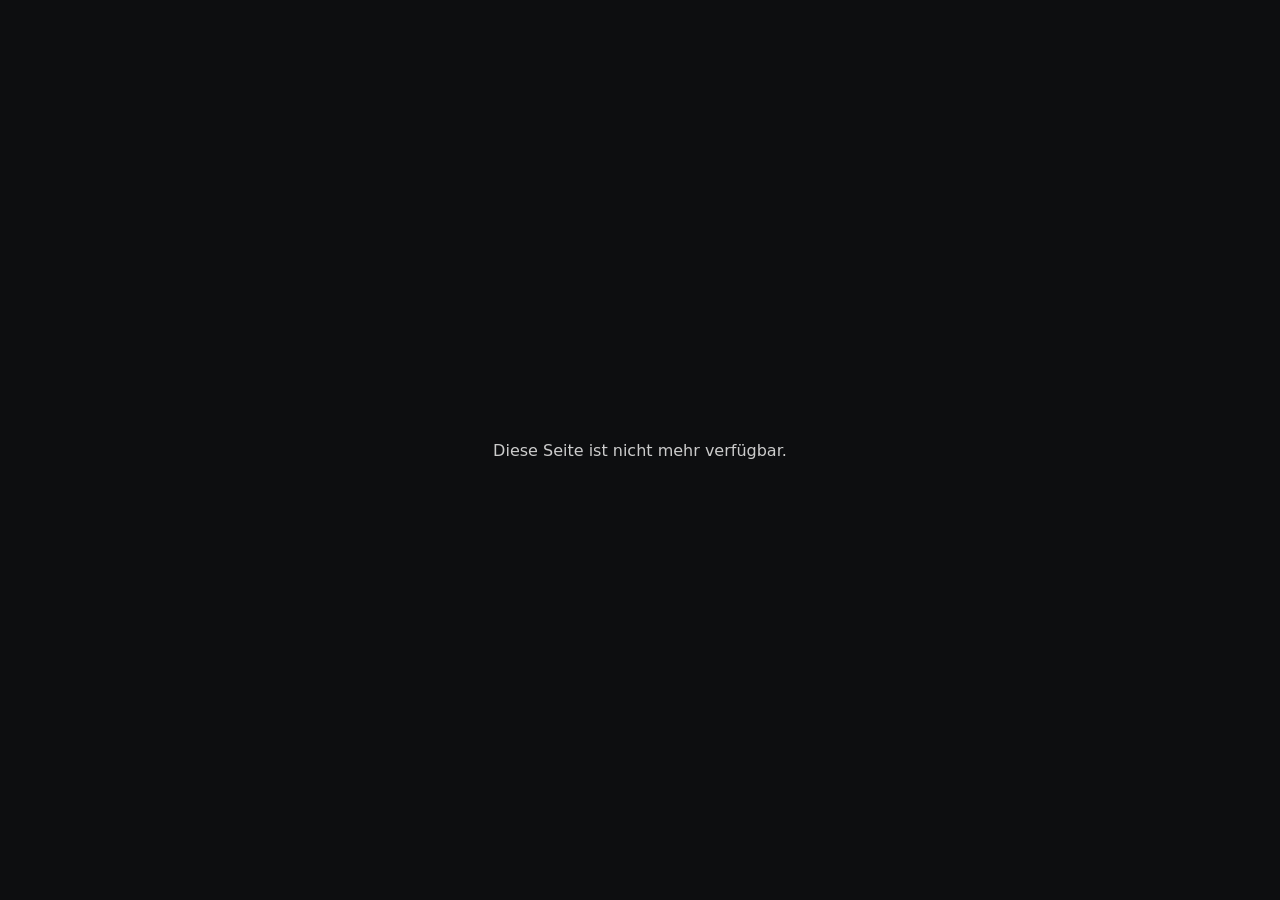
==== commit d69e40b7: "Seite abgeschaltet Co-Authored-By: Claude Opus 5.5 <noreply@anthropic.com> Claude-Session: https://c" ====
--- a/index.html
+++ b/index.html
@@ -1,473 +1 @@
-<!doctype html>
-<html lang="de">
-<head>
-<meta charset="utf-8">
-<meta name="viewport" content="width=device-width,initial-scale=1,viewport-fit=cover">
-<meta name="theme-color" content="#0d0e10">
-<meta property="og:title" content="Dein eigener KI-Butler · E-Book">
-<meta property="og:description" content="Dein eigener KI-Butler, Schritt für Schritt ohne Programmieren. Jetzt erhältlich, Startpreis 19 € statt 27 € bis 14. November.">
-<link rel="icon" href="icon.png">
-<title>Butler AI Warteliste</title>
-<meta property="og:image" content="https://butlerai.de/cover.jpg">
-<meta property="og:type" content="website">
-<meta name="description" content="Dein eigener KI-Butler: das E-Book. Jetzt erhältlich, Startpreis 19 € statt 27 € bis 14. November.">
-<style>
-@font-face{font-family:"Instrument Serif";font-style:normal;font-weight:400;font-display:swap;src:url(schriften/instrument-serif-latin-400-normal.woff2) format("woff2")}
-@font-face{font-family:"Instrument Serif";font-style:italic;font-weight:400;font-display:swap;src:url(schriften/instrument-serif-latin-400-italic.woff2) format("woff2")}
-@font-face{font-family:"Hanken Grotesk";font-style:normal;font-weight:300;font-display:swap;src:url(schriften/hanken-grotesk-latin-300-normal.woff2) format("woff2")}
-@font-face{font-family:"Hanken Grotesk";font-style:normal;font-weight:400;font-display:swap;src:url(schriften/hanken-grotesk-latin-400-normal.woff2) format("woff2")}
-@font-face{font-family:"Hanken Grotesk";font-style:normal;font-weight:500;font-display:swap;src:url(schriften/hanken-grotesk-latin-500-normal.woff2) format("woff2")}
-@font-face{font-family:"Hanken Grotesk";font-style:normal;font-weight:600;font-display:swap;src:url(schriften/hanken-grotesk-latin-600-normal.woff2) format("woff2")}
-@font-face{font-family:"JetBrains Mono";font-style:normal;font-weight:400;font-display:swap;src:url(schriften/jetbrains-mono-latin-400-normal.woff2) format("woff2")}
-@font-face{font-family:"JetBrains Mono";font-style:normal;font-weight:500;font-display:swap;src:url(schriften/jetbrains-mono-latin-500-normal.woff2) format("woff2")}
-/* Layout: dunkler Salon. Links die Zusage und die Liste, rechts die schwebenden Ringe; darunter Belege, Inhalt, zweiter Eintrag. */
-:root {
-  --grund: #0d0e10;
-  --flaeche: #16171b;
-  --linie: rgba(217, 192, 139, .18);
-  --gold: #d9c08b;
-  --hell: #f4e6c2;
-  --text: #cfc6b4;
-  --leise: #8f8673;
-  --matt: #7d6f52;
-  --fehler: #e8a598;
-  --display: "Instrument Serif", "Iowan Old Style", Georgia, serif;
-  --sans: "Hanken Grotesk", "Helvetica Neue", Arial, sans-serif;
-  --mono: "JetBrains Mono", "SF Mono", Menlo, Consolas, monospace;
-  color-scheme: dark;
-}
-* { box-sizing: border-box; }
-html { background: var(--grund); }
-body {
-  margin: 0; background: radial-gradient(ellipse 80% 60% at 75% 10%, #1c1d22 0%, var(--grund) 60%) var(--grund);
-  color: var(--text); font-family: var(--sans); font-size: 17px; line-height: 1.6; -webkit-font-smoothing: antialiased;
-}
-.rahmen { max-width: 1120px; margin: 0 auto; padding-left: max(20px, env(safe-area-inset-left, 0px)); padding-right: max(20px, env(safe-area-inset-right, 0px)); }
-.etikett { font-family: var(--mono); font-size: 12px; letter-spacing: .28em; text-transform: uppercase; color: var(--matt); }
-a { color: var(--gold); }
-a:focus-visible, button:focus-visible, input:focus-visible { outline: 2px solid var(--gold); outline-offset: 3px; }
-
-/* Kopf */
-header .rahmen { display: flex; justify-content: space-between; align-items: center; padding-block: 22px; }
-.marke { font-family: var(--mono); font-size: 13px; letter-spacing: .42em; color: var(--gold); text-decoration: none; }
-.kopf-link { font-size: 14px; color: var(--text); text-decoration: none; border-bottom: 1px solid var(--linie); padding-bottom: 2px; }
-
-/* Erster Blick */
-.held .rahmen { display: grid; grid-template-columns: minmax(0, 1.05fr) minmax(0, .95fr); gap: 40px; align-items: center; padding-block: 40px 72px; }
-.held h1 { font-family: var(--display); font-weight: 400; font-size: clamp(52px, 8vw, 96px); line-height: .98; letter-spacing: -.01em; color: var(--hell); margin: 18px 0 22px; text-wrap: balance; }
-.held h1 em { color: var(--gold); }
-.zusage { font-size: 19px; color: var(--text); max-width: 34em; margin: 0 0 30px; }
-.ringe { width: 100%; aspect-ratio: 1; max-width: 520px; justify-self: center; }
-.ringe canvas { width: 100%; height: 100%; display: block; }
-
-/* Countdown */
-.uhr { display: flex; gap: 10px; margin: 0 0 28px; font-family: var(--mono); font-variant-numeric: tabular-nums; }
-.uhr div { background: var(--flaeche); border: 1px solid var(--linie); border-radius: 12px; padding: 10px 12px; min-width: 70px; text-align: center; }
-.uhr b { display: block; font-size: 28px; font-weight: 500; color: var(--hell); line-height: 1.1; }
-.uhr span { font-size: 10px; letter-spacing: .22em; color: var(--matt); }
-.uhr-text { font-size: 14px; color: var(--leise); margin: -16px 0 26px; }
-
-/* Formular */
-form { display: grid; gap: 12px; max-width: 460px; }
-.zeile { display: flex; gap: 10px; flex-wrap: wrap; }
-input[type=email], input[type=text] {
-  flex: 1 1 200px; min-width: 0; font: inherit; font-size: 16px; color: var(--hell); background: var(--flaeche);
-  border: 1px solid var(--linie); border-radius: 12px; padding: 14px 16px;
-}
-input::placeholder { color: var(--leise); }
-button {
-  font: inherit; font-weight: 600; font-size: 16px; color: var(--grund); background: var(--gold); border: 0; border-radius: 12px;
-  padding: 14px 22px; cursor: pointer; transition: background .2s;
-}
-button:hover { background: var(--hell); }
-.nach { display: none !important; }
-body.gestartet .vor { display: none !important; }
-body.gestartet .nach { display: revert !important; }
-body.gestartet a.kauf.nach { display: inline-flex !important; }
-a.kauf { align-items: center; gap: 10px; font-weight: 600; font-size: 17px; color: var(--grund); background: var(--gold); border-radius: 12px; padding: 16px 26px; text-decoration: none; transition: background .2s; }
-a.kauf:hover { background: var(--hell); }
-.kauf-info { font-size: 13px; color: var(--leise); margin-top: 12px; }
-.einwilligung { display: flex; gap: 10px; align-items: flex-start; font-size: 13px; color: var(--leise); line-height: 1.5; }
-.einwilligung input { margin-top: 3px; accent-color: var(--gold); width: 16px; height: 16px; flex: none; }
-.falle { position: absolute; left: -9999px; }
-.meldung { font-size: 14px; min-height: 1.5em; margin: 0; }
-.meldung.gut { color: var(--gold); }
-.meldung.schlecht { color: var(--fehler); }
-
-/* Abschnitte */
-section.band { border-top: 1px solid var(--linie); }
-section.band .rahmen { padding-block: 72px; }
-h2 { font-family: var(--display); font-weight: 400; font-size: clamp(36px, 5vw, 54px); line-height: 1.05; color: var(--hell); margin: 12px 0 18px; text-wrap: balance; }
-.einleitung { max-width: 38em; margin: 0 0 36px; }
-
-/* Belege */
-.belege { list-style: none; margin: 0; padding: 0; display: grid; grid-template-columns: repeat(auto-fit, minmax(240px, 1fr)); gap: 1px; background: var(--linie); border: 1px solid var(--linie); border-radius: 18px; overflow: hidden; }
-.belege li { background: var(--grund); padding: 24px 22px; min-width: 0; }
-.belege h3 { font-family: var(--sans); font-size: 18px; font-weight: 500; color: var(--hell); margin: 0 0 8px; }
-.belege p { font-size: 15px; margin: 0 0 12px; }
-.beleg { font-family: var(--mono); font-size: 12px; color: var(--gold); }
-
-/* Inhalt */
-.kapitel { list-style: none; counter-reset: k; margin: 0; padding: 0; display: grid; grid-template-columns: repeat(2, minmax(0, 1fr)); column-gap: 48px; }
-.kapitel li { counter-increment: k; display: grid; grid-template-columns: 44px minmax(0, 1fr); padding: 16px 0; border-bottom: 1px solid var(--linie); }
-.kapitel li::before { content: counter(k, decimal-leading-zero); font-family: var(--mono); font-size: 13px; color: var(--matt); padding-top: 4px; }
-.kapitel b { display: block; color: var(--hell); font-weight: 500; }
-.kapitel span { font-size: 15px; color: var(--leise); }
-
-/* Zwei Wege */
-.wege { display: grid; grid-template-columns: repeat(2, minmax(0, 1fr)); gap: 20px; }
-.weg { background: var(--flaeche); border: 1px solid var(--linie); border-radius: 18px; padding: 28px; }
-.weg h3 { font-family: var(--display); font-weight: 400; font-size: 30px; color: var(--hell); margin: 6px 0 10px; }
-.weg p { margin: 0; font-size: 16px; }
-
-/* Schluss */
-.schluss .rahmen { display: grid; grid-template-columns: minmax(0, 1fr) minmax(0, 460px); gap: 40px; align-items: end; }
-footer { border-top: 1px solid var(--linie); }
-footer .rahmen { display: flex; justify-content: space-between; flex-wrap: wrap; gap: 12px; padding-block: 28px; font-size: 13px; color: var(--leise); }
-footer a { color: var(--leise); }
-
-/* 3D-Buch vor den Ringen */
-.ringe { position: relative; }
-.buch-buehne { position: absolute; inset: 0; display: grid; place-items: center; perspective: 1400px; pointer-events: none; }
-.buch-buehne::after { content: ""; position: absolute; left: 30%; right: 26%; bottom: 17%; height: 7%; background: radial-gradient(closest-side, rgba(0,0,0,.55), rgba(0,0,0,0)); filter: blur(6px); }
-.buch { --dicke: clamp(10px, 2.2vw, 22px); --ry: -24deg; --rx: 5deg; position: relative; z-index: 1; width: 48%; aspect-ratio: 800 / 1280; transform-style: preserve-3d;
-  transform: rotateY(var(--ry)) rotateX(var(--rx)); transition: transform .7s cubic-bezier(.2,.7,.2,1); animation: schweben 7s ease-in-out infinite; }
-.buch > * { position: absolute; backface-visibility: hidden; }
-.buch .vorne { inset: 0; transform: translateZ(calc(var(--dicke) / 2)); border-radius: 2px 5px 5px 2px; overflow: hidden; box-shadow: 0 30px 60px rgba(0,0,0,.45); }
-.buch .vorne img { display: block; width: 100%; height: 100%; }
-.buch .vorne::after { content: ""; position: absolute; inset: 0; background: linear-gradient(90deg, rgba(0,0,0,.45) 0, rgba(255,255,255,.08) 1.6%, rgba(0,0,0,.12) 3.2%, rgba(0,0,0,0) 6%), linear-gradient(115deg, rgba(255,255,255,.10) 0%, rgba(255,255,255,0) 38%); }
-.buch .seiten { top: 1.2%; bottom: 1.2%; right: 0; width: var(--dicke); transform-origin: right center; transform: translateZ(calc(var(--dicke) / 2)) rotateY(-90deg);
-  background: repeating-linear-gradient(90deg, #efe6d2 0 1px, #cfc4ab 1px 2px); }
-.buch .ruecken { top: 0; bottom: 0; left: 0; width: var(--dicke); transform-origin: left center; transform: translateZ(calc(var(--dicke) / 2)) rotateY(90deg); background: linear-gradient(90deg, #121316, #26272c 50%, #121316); }
-.buch .hinten { inset: 0; transform: translateZ(calc(var(--dicke) / -2)) rotateY(180deg); background: #1b1c1f; border-radius: 5px 2px 2px 5px; }
-@keyframes schweben { 0%, 100% { translate: 0 0; } 50% { translate: 0 -10px; } }
-@media (prefers-reduced-motion: reduce) { .buch { animation: none; transition: none; } }
-
-@media (max-width: 860px) {
-  .held .rahmen, .schluss .rahmen { grid-template-columns: 1fr; }
-  .ringe { max-width: 320px; order: -1; margin-bottom: -10px; }
-  .kapitel, .wege { grid-template-columns: 1fr; }
-  section.band .rahmen { padding-block: 56px; }
-}
-@media (max-width: 420px) { .uhr div { min-width: 0; flex: 1; padding: 8px 6px; } .uhr b { font-size: 22px; } }
-@media (prefers-reduced-motion: reduce) { * { transition: none !important; } }
-
-/* Preis, Voraussetzungen, Über mich, Fragen */
-.fakten { display: grid; grid-template-columns: repeat(3, minmax(0, 1fr)); gap: 20px; }
-.fakt { background: var(--flaeche); border: 1px solid var(--linie); border-radius: 18px; padding: 28px; min-width: 0; }
-.fakt h3 { font-family: var(--display); font-weight: 400; font-size: 28px; color: var(--hell); margin: 6px 0 12px; }
-.fakt ul { margin: 0; padding-left: 18px; font-size: 15px; }
-.fakt li { margin-bottom: 6px; }
-.fakt p { margin: 0 0 8px; font-size: 15px; }
-.preis { font-family: var(--display); font-size: 52px; line-height: 1; color: var(--gold); margin: 4px 0 10px; }
-.preis small { font-family: var(--sans); font-size: 15px; color: var(--leise); }
-.ueber { display: grid; grid-template-columns: minmax(0, 1fr); max-width: 760px; }
-.ueber p { font-size: 18px; margin: 0 0 14px; }
-.fragen details { border-bottom: 1px solid var(--linie); padding: 16px 0; }
-.fragen summary { cursor: pointer; color: var(--hell); font-size: 18px; list-style: none; display: flex; justify-content: space-between; gap: 16px; }
-.fragen summary::-webkit-details-marker { display: none; }
-.fragen summary::after { content: "+"; font-family: var(--mono); color: var(--gold); }
-.fragen details[open] summary::after { content: "–"; }
-.fragen p { margin: 10px 0 0; font-size: 16px; max-width: 760px; }
-@media (max-width: 860px) { .fakten { grid-template-columns: 1fr; } }
-
-/* Blick ins Buch (28.10.) */
-.einblick { display: grid; grid-template-columns: repeat(4, minmax(0, 1fr)); gap: 16px; margin-top: 28px; }
-.einblick figure { margin: 0; background: #16171b; border: 1px solid var(--linie); border-radius: 16px; overflow: hidden; min-width: 0; }
-.einblick figure.gross { grid-column: 1 / -1; }
-.einblick img { display: block; width: 100%; height: auto; }
-.einblick figure.gross img { max-height: 420px; object-fit: contain; margin: 0 auto; }
-.einblick figcaption { font-size: 14px; color: var(--text); padding: 10px 14px 12px; }
-@media (max-width: 860px) { .einblick figure.gross img { max-height: 240px; } .einblick { grid-template-columns: repeat(2, minmax(0, 1fr)); gap: 10px; } .einblick figcaption { font-size: 13px; padding: 8px 10px 10px; } }
-</style>
-</head>
-<body>
-
-<header>
-  <div class="rahmen">
-    <a class="marke" href="#">BUTLER AI</a>
-    <span style="display:flex;gap:22px;align-items:center;flex-wrap:wrap"><a class="kopf-link" href="shop.html">Shop</a>
-    <a class="kopf-link vor" href="#liste">Kostenlose Leseprobe</a>
-    <a class="kopf-link nach" href="shop.html#ebook">Jetzt kaufen</a></span>
-  </div>
-</header>
-
-<main>
-  <section class="held">
-    <div class="rahmen">
-      <div>
-        <div class="etikett vor">E-Book · Start am 1. November 2026 um 0:00 Uhr</div>
-        <div class="etikett nach">E-Book · Jetzt erhältlich</div>
-        <h1>Dein eigener <em>KI-Butler.</em></h1>
-        <p class="zusage">Wie du dir einen Assistenten baust, der deine Mails sortiert, Fristen im Blick behält und Entwürfe schreibt. Den letzten Knopf drückst du. Alles im Buch läuft schon jeden Tag in meinem eigenen Alltag.</p>
-        <div class="nach" style="margin-top:28px"><a class="kauf nach" href="shop.html#ebook">Jetzt kaufen · 19 €</a>
-          <p class="kauf-info">Als PDF per E-Mail · sicher bezahlen per Karte oder Apple Pay</p></div>
-        <div class="uhr vor" id="uhr" aria-live="polite">
-          <div><b id="u-t">–</b><span>TAGE</span></div>
-          <div><b id="u-s">–</b><span>STD</span></div>
-          <div><b id="u-m">–</b><span>MIN</span></div>
-          <div><b id="u-x">–</b><span>SEK</span></div>
-        </div>
-        <p class="uhr-text vor" id="uhr-text">Bis zum Start in der Nacht vom 31. Oktober auf den 1. November.</p>
-        <p class="vor" style="margin:22px 0 10px;color:var(--hell)"><b>Kostenlose Leseprobe:</b> Kapitel 1 als PDF, sofort nach dem Bestätigen deiner E-Mail. Und zum Start am 1. November bekommst du das ganze Buch für <b>19 € statt 27 €</b>.</p>
-        <p class="nach" style="margin:26px 0 10px;color:var(--hell)">Erst reinlesen? <b>Kapitel 1 gratis als PDF.</b></p>
-        <form id="liste" class="liste-form" novalidate>
-          <div class="zeile">
-            <input id="f-name" name="VORNAME" type="text" placeholder="Vorname (freiwillig)" autocomplete="given-name">
-            <input id="f-mail" name="EMAIL" type="email" placeholder="Deine E-Mail-Adresse" autocomplete="email" required>
-          </div>
-          <label class="einwilligung"><input id="f-ok" type="checkbox" required> <span>Ja, schickt mir die kostenlose Leseprobe und informiert mich per E-Mail zum Start des E-Books und zu Butler AI. Abmelden geht jederzeit mit einem Klick. Mehr dazu in der <a href="datenschutz.html">Datenschutzerklärung</a>.</span></label>
-          <input class="falle" id="f-falle" name="email_address_check" tabindex="-1" autocomplete="off" aria-hidden="true">
-          <button id="f-los" type="submit">Leseprobe holen</button>
-          <p class="meldung" id="f-meldung" role="status"></p>
-        </form>
-      </div>
-      <div class="ringe">
-        <canvas id="ringe" aria-hidden="true"></canvas>
-        <div class="buch-buehne">
-          <div class="buch" id="buch">
-            <div class="hinten"></div>
-            <div class="ruecken"></div>
-            <div class="seiten"></div>
-            <div class="vorne"><img src="cover.jpg" width="800" height="1280" alt="Buchcover: Butler AI, Dein eigener KI-Assistent, Kompakt-Ausgabe, von Niklas Kupferschmidt"></div>
-          </div>
-        </div>
-      </div>
-    </div>
-  </section>
-
-  <section class="band">
-    <div class="rahmen">
-      <div class="etikett">Aus meinem Alltag</div>
-      <h2>Was mein Butler schon erledigt</h2>
-      <p class="einleitung">Kein Versprechen aus dem Prospekt. Das hier macht mein eigener KI-Butler jeden Tag, und genau das lernst du im Buch nachzubauen.</p>
-      <ul class="belege">
-        <li><h3>Rücksendung in einem Satz</h3><p>Ich sage „Schick das Paket zurück“. Er holt das Etikett und legt mir den QR-Code in den Chat.</p></li>
-        <li><h3>Posteingang sortiert</h3><p>Rechnungen, Behörden, Lieferanten, Newsletter: jede Mail landet im richtigen Ordner. Gelöscht wird nichts.</p></li>
-        <li><h3>Briefing am Morgen</h3><p>Termine, Fristen und die wichtigen Mails in fünf Sätzen, gesprochen oder als Nachricht.</p></li>
-        <li><h3>Abos und Fristen im Blick</h3><p>Er findet laufende Verträge in Mails und Kontoauszügen und warnt 14, 7 und 1 Tag vor der Kündigungsfrist.</p></li>
-      </ul>
-    </div>
-  </section>
-
-  <section class="band">
-    <div class="rahmen">
-      <div class="etikett">Inhalt der Kompakt-Ausgabe</div>
-      <h2>Vom ersten Gedanken bis zum Butler, der arbeitet</h2>
-      <ol class="kapitel">
-        <li><div><b>Was ein KI-Assistent ist und was nicht</b><span>Die goldene Regel: Erfolg zählt nur mit Beleg.</span></div></li>
-        <li><div><b>Ziel und Aufgaben festlegen</b><span>Drei Tage Strichliste, dann weißt du, was er übernehmen soll.</span></div></li>
-        <li><div><b>Das Gehirn wählen</b><span>Welches Sprachmodell, was es kostet, wie du ein Limit setzt.</span></div></li>
-        <li><div><b>Den Charakter schreiben</b><span>Eine Regeldatei, damit er klingt wie dein Butler und nicht wie ein Chatfenster.</span></div></li>
-        <li><div><b>Das Gedächtnis aufbauen</b><span>Was er sich merken darf und was nie hinein gehört.</span></div></li>
-        <li><div><b>Die Hände: Werkzeuge</b><span>Mail, Kalender, Dateien und der Freigabe-Knopf vor jedem Senden.</span></div></li>
-        <li><div><b>Kanäle, über die du ihn erreichst</b><span>Vom Handy aus, und er meldet sich von selbst, wenn es wichtig ist.</span></div></li>
-        <li><div><b>Betrieb, Kosten und Vertrauen</b><span>Damit er läuft, bezahlbar bleibt und du ihm vertrauen kannst.</span></div></li>
-      </ol>
-    </div>
-  </section>
-
-  <section class="band" id="einblick">
-    <div class="rahmen">
-      <div class="etikett">Blick ins Buch</div>
-      <h2>So sieht das E-Book aus</h2>
-      <div class="einblick">
-        <figure class="gross"><img src="bilder/produkt-ueberblick.webp?v=2" alt="Cover und aufgefächerte Seiten der Kompakt-Ausgabe" width="1200" height="733" loading="lazy"><figcaption>46 Seiten im A5-Format, als PDF</figcaption></figure>
-        <figure><img src="bilder/produkt-inhalt.webp?v=2" alt="Inhaltsverzeichnis mit 8 Kapiteln und Anhang" width="900" height="900" loading="lazy"><figcaption>8 Kapitel, Schritt für Schritt</figcaption></figure>
-        <figure><img src="bilder/produkt-vorlagen.webp?v=2" alt="Anhang mit Vorlagen zum Kopieren, hier die Regeldatei" width="900" height="900" loading="lazy"><figcaption>6 Vorlagen zum Kopieren</figcaption></figure>
-        <figure><img src="bilder/produkt-checkliste.webp?v=2" alt="Checkliste am Ende von Kapitel 5" width="900" height="900" loading="lazy"><figcaption>Checklisten zum Abhaken</figcaption></figure>
-        <figure><img src="bilder/produkt-uebung.webp?v=2" alt="Übung am Ende von Kapitel 2" width="900" height="900" loading="lazy"><figcaption>Eine Übung pro Kapitel</figcaption></figure>
-      </div>
-      <p style="margin-top:28px"><a class="kauf nach" href="shop.html#ebook">Jetzt kaufen · 19 €</a></p>
-    </div>
-  </section>
-
-  <section class="band">
-    <div class="rahmen">
-      <div class="etikett">Für dich gemacht</div>
-      <h2>Zwei Wege, du gehst einen</h2>
-      <div class="wege">
-        <div class="weg"><div class="etikett">Weg A</div><h3>Ohne Code, an einem Abend</h3><p>Du nimmst eine fertige KI-App wie Claude oder ChatGPT, verbindest sie mit deinem Postfach, Kalender und deinen Dateien und gibst ihr deine Regeln. Kein Terminal, keine Technik.</p></div>
-        <div class="weg"><div class="etikett">Weg B</div><h3>Mit wenig Code, an einem Wochenende</h3><p>Ein kleines Programm auf deinem Rechner, das du über Telegram erreichst. Die Vorlagen kopierst du einfach. Dir gehört danach alles.</p></div>
-      </div>
-    </div>
-  </section>
-
-  <section class="band">
-    <div class="rahmen">
-      <div class="etikett">Ehrlich vorab</div>
-      <h2>Was es kostet und was du brauchst</h2>
-      <div class="fakten">
-        <div class="fakt"><div class="etikett">Das E-Book</div><h3>Kompakt-Ausgabe</h3>
-          <div class="preis">19 € <small>statt 27 €</small></div>
-          <p>Startpreis für alle bis 14. November, danach 27 €.</p>
-          <p class="nach"><a class="kauf nach" href="shop.html#ebook">Jetzt kaufen</a></p>
-          <p>PDF mit 46 Seiten im A5-Format und 6 Vorlagen zum Kopieren, nach dem Kauf per E-Mail.</p></div>
-        <div class="fakt"><div class="etikett">Voraussetzungen</div><h3>Was du brauchst</h3>
-          <ul>
-            <li>Einen Computer, Mac oder Windows</li>
-            <li>Ein Konto bei einer KI-App wie Claude oder ChatGPT</li>
-            <li>Dein E-Mail-Postfach und deinen Kalender, zum Beispiel Gmail und Google Kalender</li>
-            <li>Für Weg B zusätzlich Telegram auf dem Handy</li>
-            <li>Keine Programmierkenntnisse</li>
-          </ul></div>
-        <div class="fakt"><div class="etikett">Laufende Kosten</div><h3>Was dein Butler kostet</h3>
-          <p><b>Weg A:</b> das Abo der KI-App, meist rund 20 bis 25 € im Monat.</p>
-          <p><b>Weg B:</b> du zahlst nur, was er wirklich tut, je nach Nutzung meist 10 bis 40 € im Monat.</p>
-          <p>Im Buch lernst du, ein festes Limit zu setzen, damit es nie teurer wird als geplant.</p></div>
-      </div>
-    </div>
-  </section>
-
-  <section class="band">
-    <div class="rahmen">
-      <div class="etikett">Über mich</div>
-      <h2>Ich kann nicht programmieren. Mein Butler läuft trotzdem.</h2>
-      <div class="ueber">
-        <p>Ich bin Niklas aus München. Angefangen hat alles mit meinem eigenen eBay-Shop: Bestellungen, Mails, Rücksendungen, Rechnungen, Fristen. Irgendwann habe ich mich gefragt, ob mir das nicht jemand abnehmen kann.</p>
-        <p>So ist mein KI-Butler entstanden, Schritt für Schritt und ohne dass ich je programmieren gelernt habe. Genau diese Schritte stehen im Buch, mit allen Fehlern, die ich dir ersparen kann.</p>
-        <p>Wenn ich das geschafft habe, schaffst du das auch.</p>
-      </div>
-    </div>
-  </section>
-
-  <section class="band">
-    <div class="rahmen">
-      <div class="etikett">Fragen</div>
-      <h2>Was die meisten wissen wollen</h2>
-      <div class="fragen">
-        <details><summary>Für wen ist das Buch?</summary><p>Für private Leute, Selbstständige und kleine Firmen, die sich im Alltag Arbeit abnehmen lassen wollen: Mails, Termine, Fristen, Erinnerungen. Nicht das Richtige ist es, wenn du eine fertige Software suchst, die du nur einschaltest.</p></details>
-        <details><summary>Ist das eine App oder Software?</summary><p>Nein. Es ist ein E-Book mit Anleitung und Vorlagen. Deinen Butler baust du dir selbst, mit deinen Regeln, deiner Stimme und deinem Namen für ihn.</p></details>
-        <details><summary>Brauche ich Vorkenntnisse?</summary><p>Nein. Weg A kommt ganz ohne Code aus. Bei Weg B kopierst du fertige Vorlagen und folgst den Schritten, programmieren musst du nicht.</p></details>
-        <details><summary>Was passiert mit meinen Daten?</summary><p>Du verbindest deine eigenen Konten, ich sehe davon nichts. Bei Weg B läuft das Programm auf deinem eigenen Rechner. Im Buch steht auch, was nie in das Gedächtnis deines Butlers gehört.</p></details>
-        <details><summary>Wie bekomme ich das Buch?</summary><p>Nach dem Kauf als PDF per E-Mail, spätestens innerhalb von 24 Stunden.</p></details>
-      </div>
-    </div>
-  </section>
-
-  <section class="band schluss">
-    <div class="rahmen">
-      <div>
-        <div class="vor"><div class="etikett">Start am 1. November, 0:00 Uhr</div>
-        <h2>Sei dabei, wenn es losgeht</h2>
-        <p class="einleitung" style="margin-bottom:0">Hol dir jetzt Kapitel 1 gratis. Wer sich einträgt, bekommt um Mitternacht als Erstes den Link. Zum Start kostet das E-Book 19 € statt 27 €, bis 14. November.</p></div>
-        <div class="nach"><div class="etikett">Jetzt erhältlich</div>
-        <h2>Bau dir heute Abend deinen Butler</h2>
-        <p class="einleitung" style="margin-bottom:0">46 Seiten, 6 Vorlagen, ohne Programmieren. Als PDF per E-Mail.</p></div>
-      </div>
-      <div class="nach"><a class="kauf nach" href="shop.html#ebook">Jetzt kaufen · 19 €</a></div>
-      <form id="liste2" class="liste-form vor" novalidate>
-        <div class="zeile">
-          <input id="f2-mail" name="EMAIL" type="email" placeholder="Deine E-Mail-Adresse" autocomplete="email" required>
-          <button id="f2-los" type="submit">Leseprobe holen</button>
-        </div>
-        <label class="einwilligung"><input id="f2-ok" type="checkbox" required> <span>Ja, schickt mir die Leseprobe und informiert mich zum Start. Abmelden jederzeit. <a href="datenschutz.html">Datenschutz</a></span></label>
-        <input class="falle" id="f2-falle" name="email_address_check" tabindex="-1" autocomplete="off" aria-hidden="true">
-        <p class="meldung" id="f2-meldung" role="status"></p>
-      </form>
-    </div>
-  </section>
-</main>
-
-<footer>
-  <div class="rahmen">
-    <span>Ein Angebot von NOVA ONE · München</span>
-    <span><a href="shop.html">Shop</a> · <a href="agb.html">AGB</a> · <a href="impressum.html">Impressum</a> · <a href="datenschutz.html">Datenschutz</a> · <a href="widerruf.html">Widerruf</a></span>
-  </div>
-</footer>
-
-<script>
-// ---- Einstellungen: hier die Formular-Adresse aus Brevo eintragen (Formular > Einbetten > "action" des Formulars)
-const BREVO_FORMULAR = "https://4b991456.sibforms.com/serve/[base64]";
-const DOPPEL_OPT_IN = true;    // auf true, sobald in Brevo die Double-Opt-in-Mail aktiv ist
-const START = Date.UTC(2026, 9, 27, 23, 0, 0);    // Verkauf läuft seit 28.10.2026
-
-// ---- Countdown
-function zwei(n) { return String(n).padStart(2, "0"); }
-function uhr() {
-  let rest = Math.max(0, START - Date.now());
-  const t = Math.floor(rest / 864e5); rest -= t * 864e5;
-  const s = Math.floor(rest / 36e5); rest -= s * 36e5;
-  const m = Math.floor(rest / 6e4); rest -= m * 6e4;
-  const x = Math.floor(rest / 1e3);
-  document.getElementById("u-t").textContent = t;
-  document.getElementById("u-s").textContent = zwei(s);
-  document.getElementById("u-m").textContent = zwei(m);
-  document.getElementById("u-x").textContent = zwei(x);
-  if (START - Date.now() <= 0 || /vorschau=start/.test(location.search)) document.body.classList.add("gestartet");   // ab Mitternacht: Kaufen statt Warteliste
-}
-uhr(); setInterval(uhr, 1000);
-
-// ---- Warteliste (Brevo, Double-Opt-In)
-function anmelden(form, mail, ok, falle, meldung, name) {
-  form.addEventListener("submit", async (e) => {
-    e.preventDefault();
-    const m = document.getElementById(meldung); m.className = "meldung";
-    const adresse = document.getElementById(mail).value.trim();
-    if (!/^[^\s@]+@[^\s@]+\.[^\s@]{2,}$/.test(adresse)) { m.textContent = "Bitte gib eine gültige E-Mail-Adresse ein."; m.classList.add("schlecht"); return; }
-    if (!document.getElementById(ok).checked) { m.textContent = "Bitte setz das Häkchen, damit wir dir schreiben dürfen."; m.classList.add("schlecht"); return; }
-    if (document.getElementById(falle).value) return;
-    if (!BREVO_FORMULAR) { m.textContent = "Die Warteliste öffnet in Kürze. Schau bald wieder vorbei."; m.classList.add("gut"); return; }
-    const daten = new FormData();
-    daten.append("EMAIL", adresse);
-    if (name) daten.append("VORNAME", document.getElementById(name).value.trim());
-    daten.append("OPT_IN", "1"); daten.append("locale", "de"); daten.append("email_address_check", "");
-    try {
-      await fetch(BREVO_FORMULAR, { method: "POST", body: daten, mode: "no-cors" });
-      m.textContent = DOPPEL_OPT_IN ? "Fast geschafft: Bestätige deine Adresse über den Link in der Mail, die gerade unterwegs ist. Danach lädst du die Leseprobe sofort herunter." : "Du bist eingetragen. Die Leseprobe kommt per Mail."; m.classList.add("gut");
-      form.reset();
-    } catch (err) {
-      m.textContent = "Das hat gerade nicht geklappt. Prüf deine Verbindung und versuch es noch einmal."; m.classList.add("schlecht");
-    }
-  });
-}
-anmelden(document.getElementById("liste"), "f-mail", "f-ok", "f-falle", "f-meldung", "f-name");
-anmelden(document.getElementById("liste2"), "f2-mail", "f2-ok", "f2-falle", "f2-meldung", null);
-
-// ---- 3D-Buch folgt leicht der Maus (am Handy dem Scrollen)
-(function () {
-  const buch = document.getElementById("buch"); if (!buch) return;
-  if (matchMedia("(prefers-reduced-motion: reduce)").matches) return;
-  const setz = (x, y) => { buch.style.setProperty("--ry", (-24 + x * 14).toFixed(2) + "deg"); buch.style.setProperty("--rx", (5 - y * 8).toFixed(2) + "deg"); };
-  if (matchMedia("(hover: hover)").matches) {
-    addEventListener("pointermove", (e) => setz(e.clientX / innerWidth - .5, e.clientY / innerHeight - .5), { passive: true });
-  } else {
-    addEventListener("scroll", () => setz(Math.min(1, scrollY / 600) * .8, 0), { passive: true });
-  }
-})();
-
-// ---- Schwebende Ringe
-(function () {
-  const cv = document.getElementById("ringe"), cx = cv.getContext("2d");
-  const ruhig = matchMedia("(prefers-reduced-motion: reduce)").matches;
-  const R = [[1.00, 1.25, 0.00, 0.00, 0.17, 1.6], [0.86, 0.35, 1.10, 0.13, 0.00, 1.2], [0.72, 1.45, 0.80, -0.09, 0.11, 1.0], [0.58, 0.70, 1.40, 0.16, -0.07, 0.9], [0.42, 1.10, 0.30, -0.21, 0.14, 0.8]];
-  let W = 0, D = Math.min(devicePixelRatio || 1, 2), zeit = 0, letzt = performance.now();
-  function groesse() { const b = cv.getBoundingClientRect(); W = b.width; cv.width = W * D; cv.height = W * D; cx.setTransform(D, 0, 0, D, 0, 0); }
-  addEventListener("resize", groesse); groesse();
-  function bild(j) {
-    const dt = Math.max(0, Math.min(.05, (j - letzt) / 1000)); letzt = j; if (!ruhig) zeit += dt * .35;
-    cx.clearRect(0, 0, W, W);
-    const m = W / 2, r0 = W * .34, atem = 1 + Math.sin(j / 1000 * 1.3) * .015;
-    const g = cx.createRadialGradient(m, m, 0, m, m, r0 * .5);
-    g.addColorStop(0, "rgba(244,230,194,.55)"); g.addColorStop(.3, "rgba(217,192,139,.18)"); g.addColorStop(1, "rgba(217,192,139,0)");
-    cx.fillStyle = g; cx.beginPath(); cx.arc(m, m, r0 * .5 * atem, 0, 7); cx.fill();
-    R.forEach((q, n) => {
-      const a = q[1] + zeit * q[3] * 6 + Math.sin(zeit * .7 + n) * .15, b = q[2] + zeit * q[4] * 6 + Math.cos(zeit * .5 + n) * .15;
-      const ca = Math.cos(a), sa = Math.sin(a), cb = Math.cos(b), sb = Math.sin(b), rr = r0 * q[0], P = 110, p = [];
-      for (let i = 0; i <= P; i++) { const t = i / P * Math.PI * 2, x = Math.cos(t) * rr, y = Math.sin(t) * rr; p.push([m + x * cb + y * sa * sb, m + y * ca, (-x * sb + y * sa * cb) / rr]); }
-      for (let i = 0; i < P; i++) { const d = (p[i][2] + 1) / 2; cx.strokeStyle = `rgba(${d > .5 ? "244,230,194" : "217,192,139"},${(.12 + d * .7) * .8})`; cx.lineWidth = q[5] * (.6 + d * .9); cx.beginPath(); cx.moveTo(p[i][0], p[i][1]); cx.lineTo(p[i + 1][0], p[i + 1][1]); cx.stroke(); }
-      const k = p[((Math.floor(((zeit * (1.5 + n * .4)) % (Math.PI * 2)) / (Math.PI * 2) * P) % P) + P) % P], kd = (k[2] + 1) / 2;
-      cx.fillStyle = `rgba(244,230,194,${.25 + kd * .7})`; cx.beginPath(); cx.arc(k[0], k[1], 1.5 + kd * 2, 0, 7); cx.fill();
-    });
-    cx.strokeStyle = "rgba(125,111,82,.45)"; cx.lineWidth = 1;
-    for (let i = 0; i < 72; i++) { const w = i / 72 * Math.PI * 2 + zeit * .08, ra = r0 * 1.28, l = i % 6 ? 4 : 10; cx.beginPath(); cx.moveTo(m + Math.cos(w) * ra, m + Math.sin(w) * ra); cx.lineTo(m + Math.cos(w) * (ra + l), m + Math.sin(w) * (ra + l)); cx.stroke(); }
-    requestAnimationFrame(bild);
-  }
-  requestAnimationFrame(bild);
-})();
-</script>
-
-<script src="kopf.js?v=2"></script>
-<script src="zaehler.js?v=1"></script>
-</body>
-</html>
+<!doctype html><html lang=de><meta charset=utf-8><meta name=robots content=noindex><meta name=viewport content="width=device-width,initial-scale=1"><title>Nicht mehr verfügbar</title><body style="margin:0;min-height:100vh;display:grid;place-items:center;background:#0d0e10;color:#ccc;font-family:system-ui,sans-serif"><p>Diese Seite ist nicht mehr verfügbar.</p></body></html>
